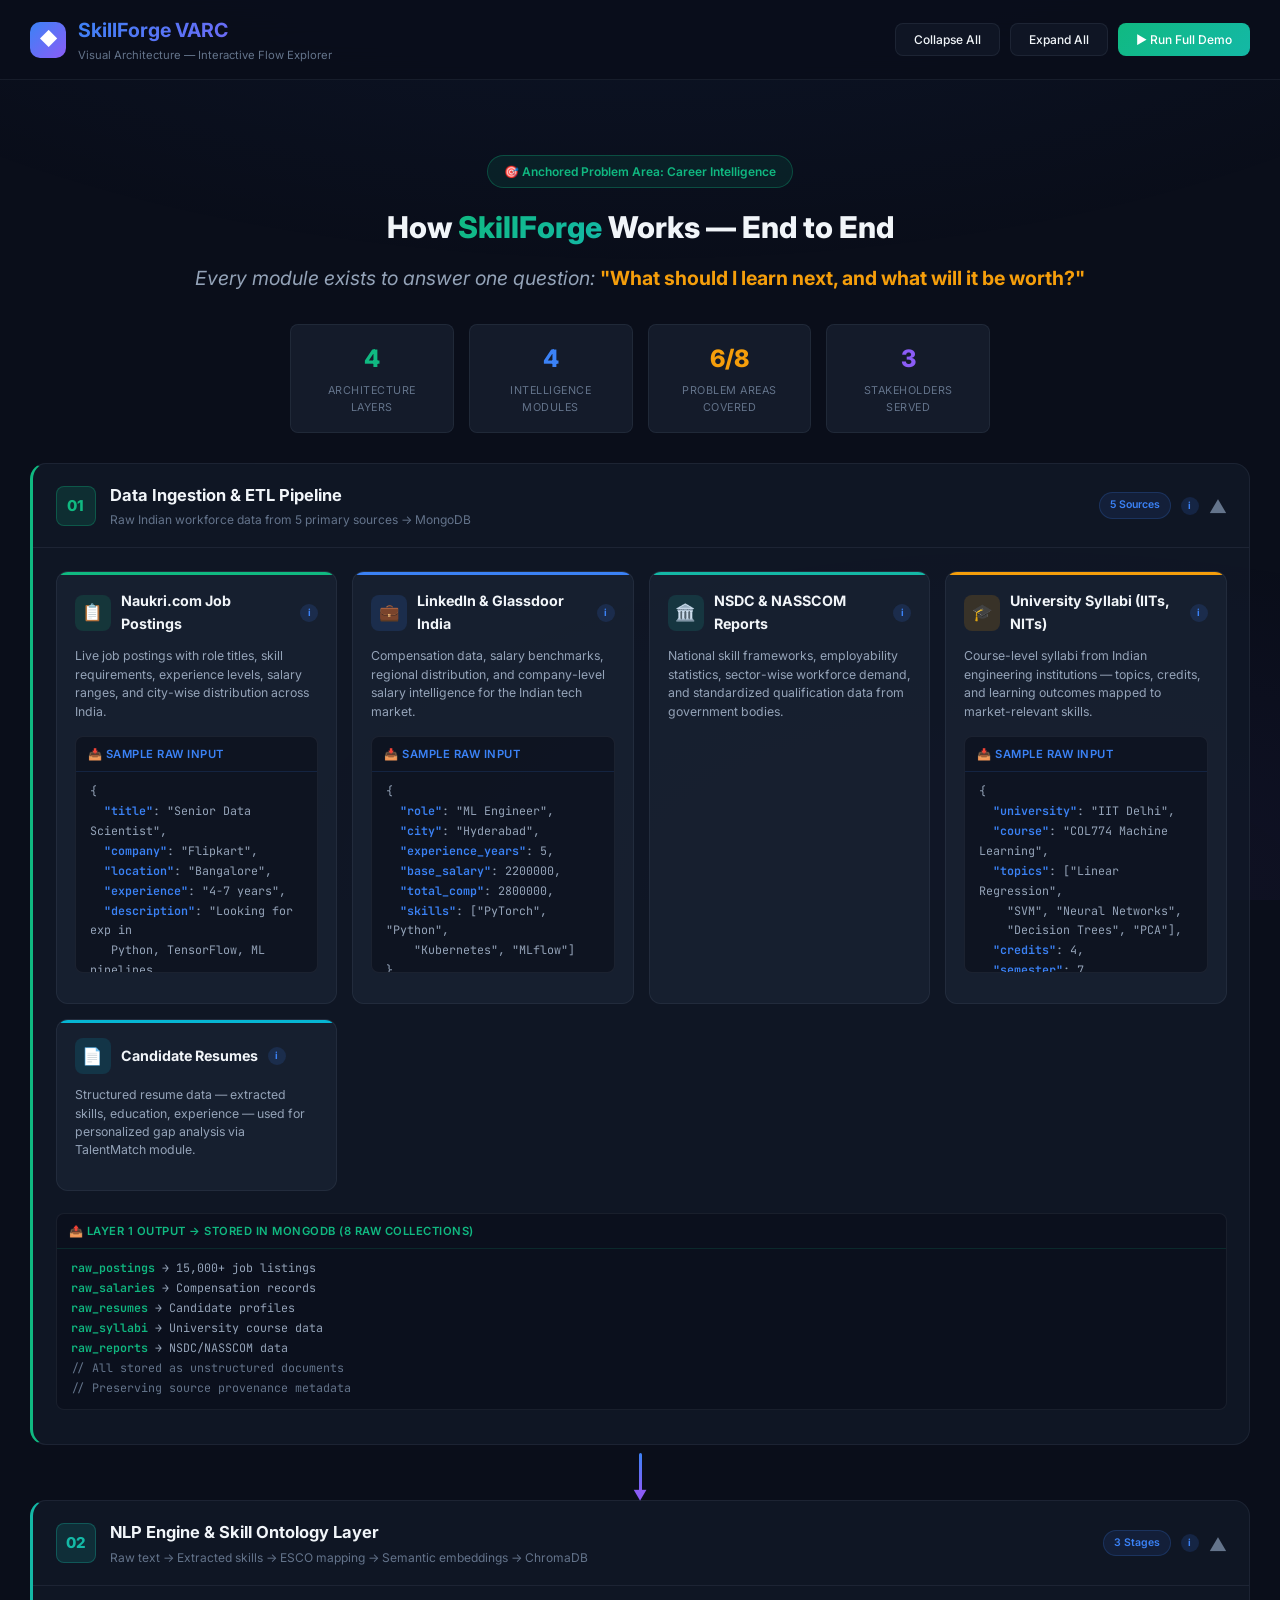
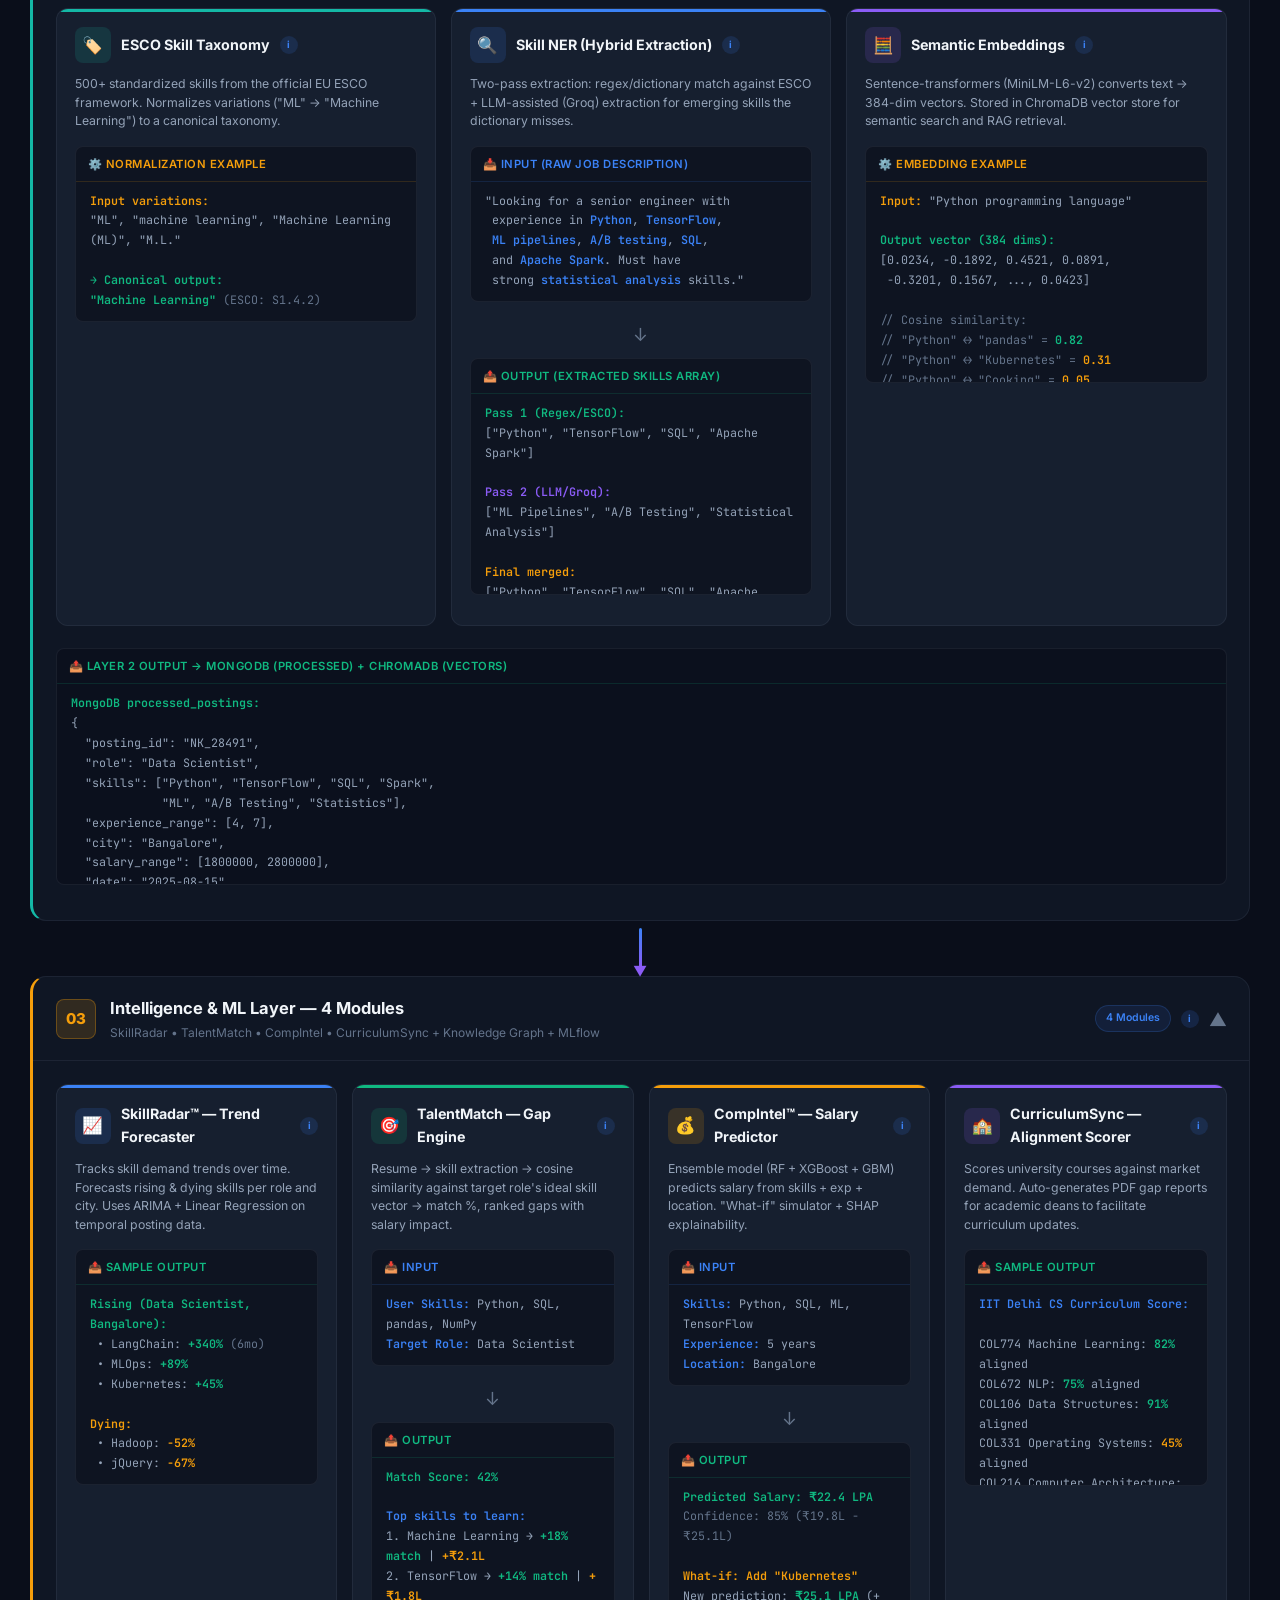
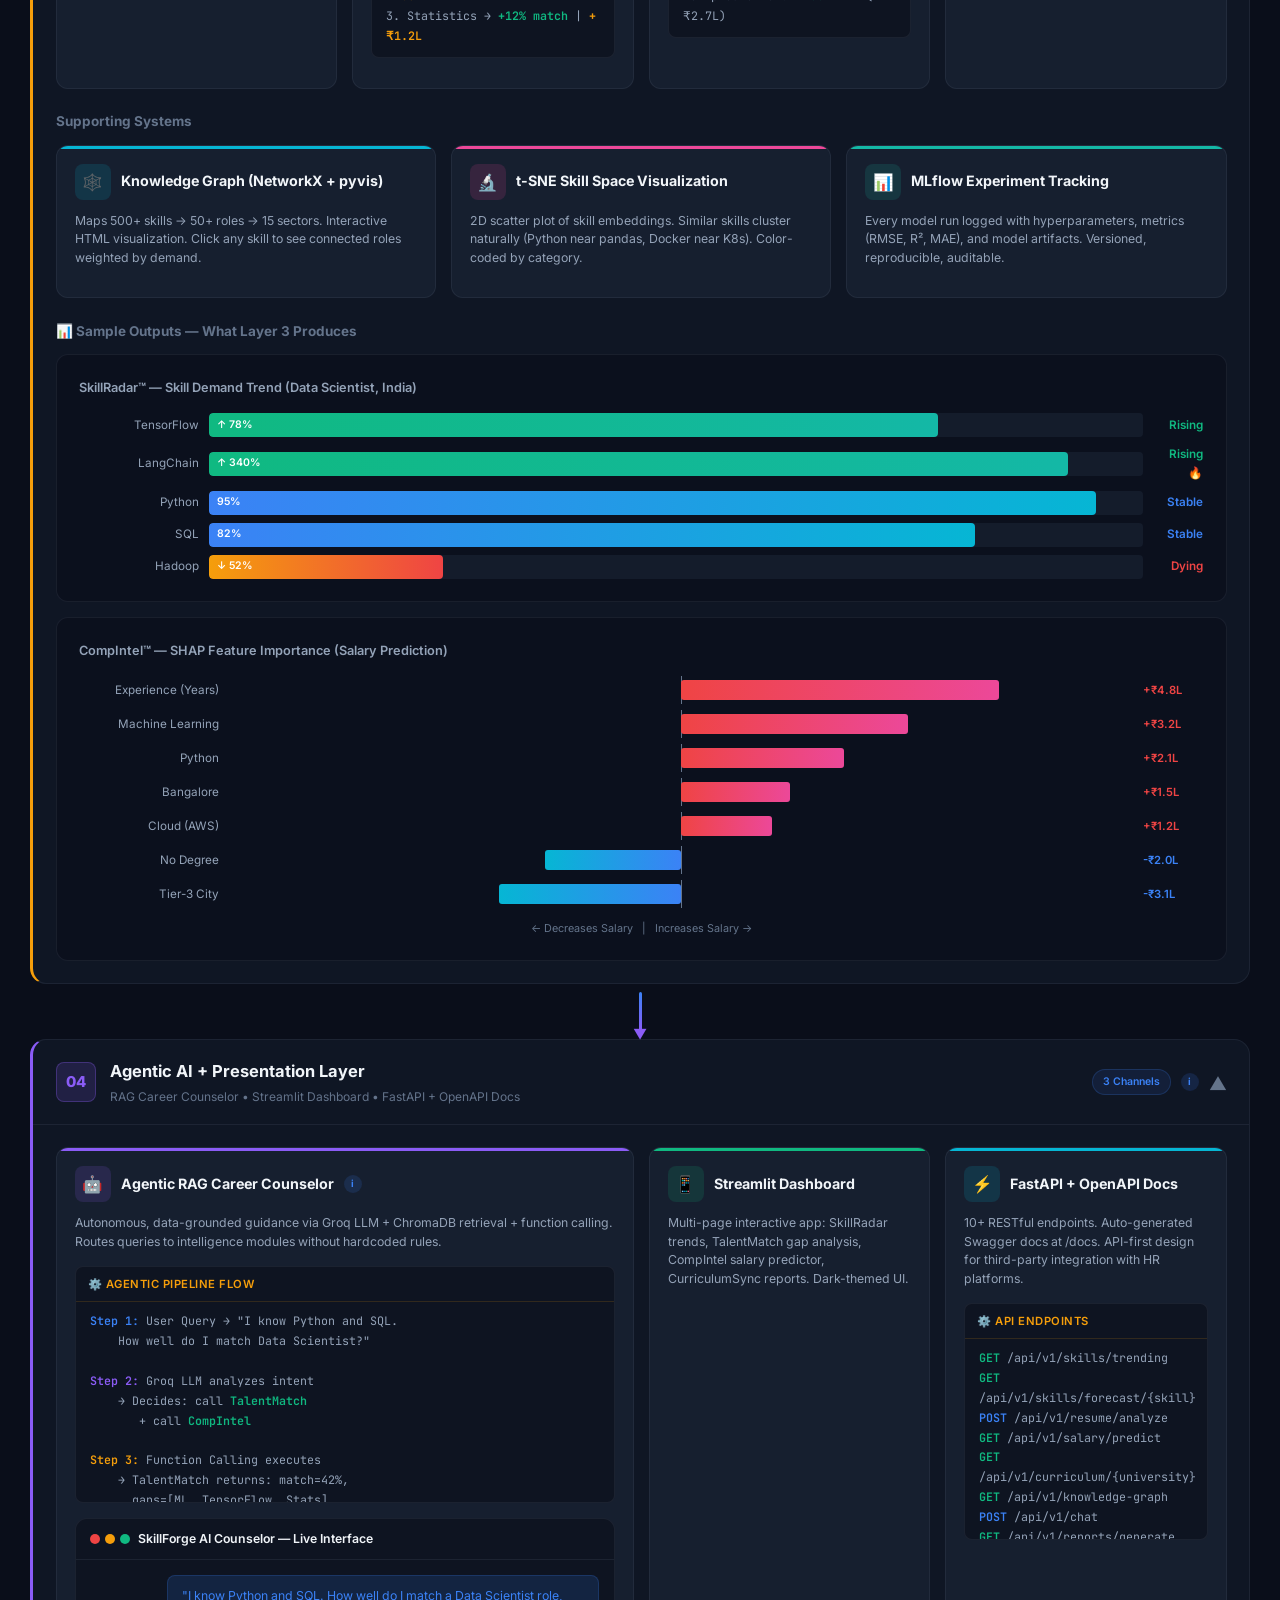
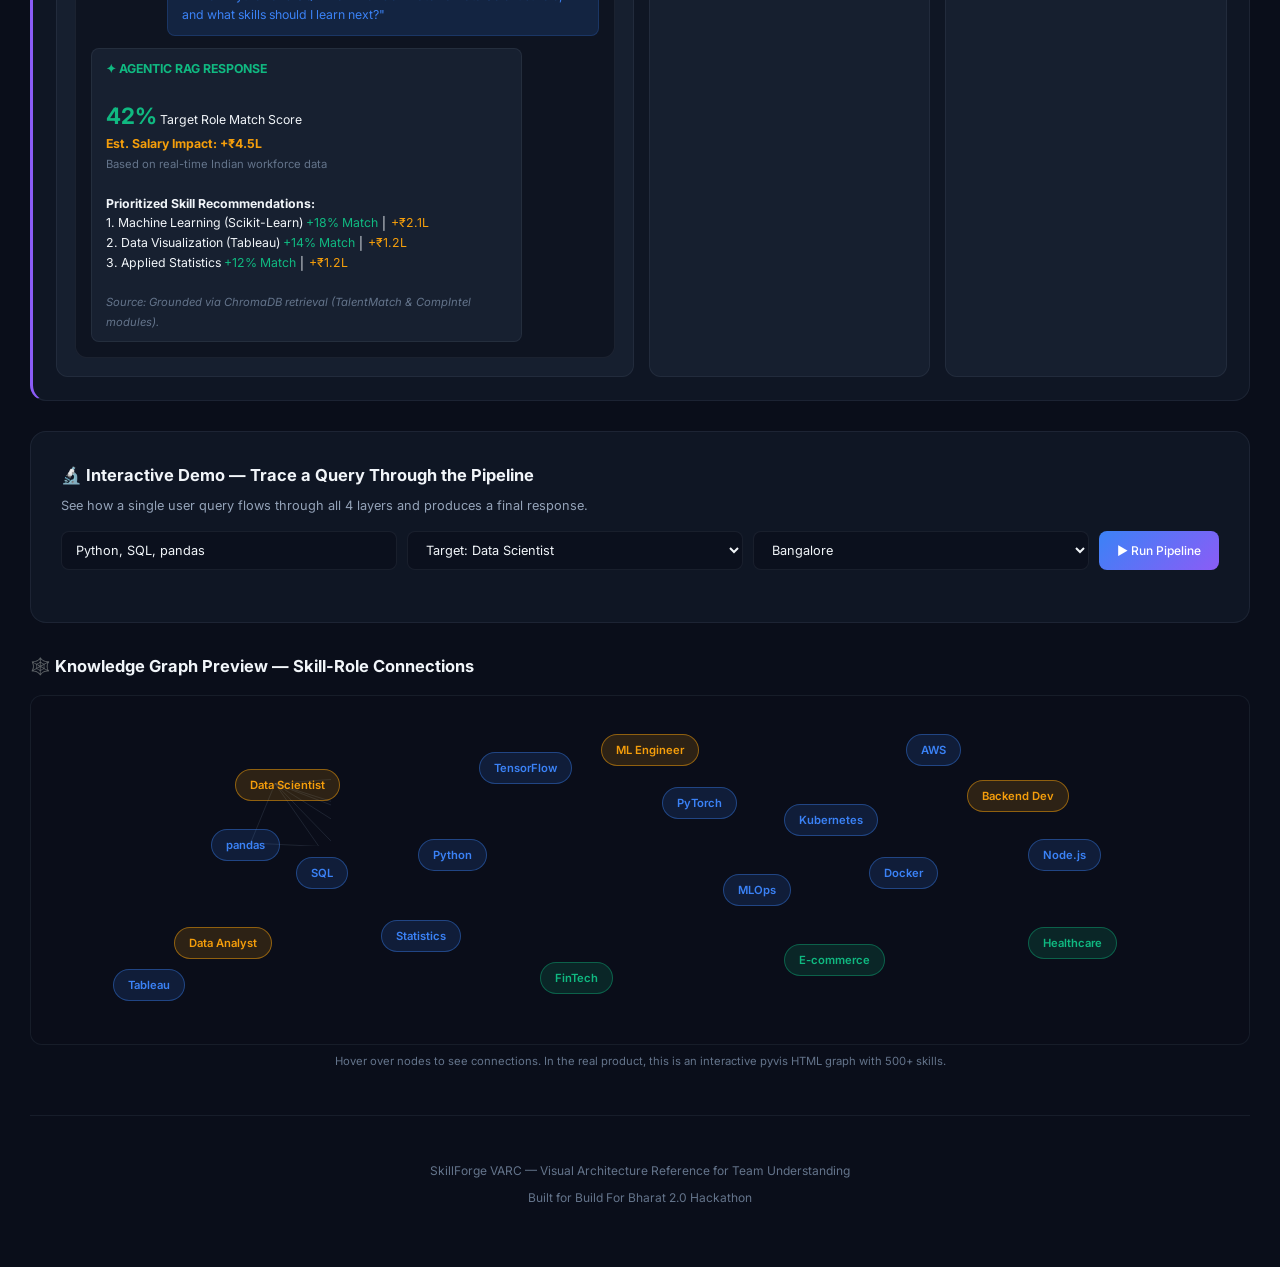
==== index.html @ e5dd07b4 "Add files via upload" ====
<!DOCTYPE html>
<html lang="en">
<head>
  <meta charset="UTF-8">
  <meta name="viewport" content="width=device-width, initial-scale=1.0">
  <title>SkillForge — Visual Architecture</title>
  <meta name="description" content="Interactive visual architecture of SkillForge AI-Powered Career Intelligence Platform">
  <link rel="stylesheet" href="style.css">
</head>
<body>

  <!-- ═══ HEADER ═══ -->
  <header class="header">
    <div class="header-brand">
      <div class="logo">◆</div>
      <div>
        <h1>SkillForge VARC</h1>
        <div class="subtitle">Visual Architecture — Interactive Flow Explorer</div>
      </div>
    </div>
    <div class="header-actions">
      <button class="btn" onclick="collapseAll()">Collapse All</button>
      <button class="btn" onclick="expandAll()">Expand All</button>
      <button class="btn btn-demo" onclick="runFullDemo()">▶ Run Full Demo</button>
    </div>
  </header>

  <!-- ═══ MAIN ═══ -->
  <main class="main-container">

    <!-- Hero Section -->
    <section class="hero-section">
      <div class="anchor-badge">🎯 Anchored Problem Area: Career Intelligence</div>
      <h2>How <span>SkillForge</span> Works — End to End</h2>
      <p class="hero-question">
        Every module exists to answer one question: <strong>"What should I learn next, and what will it be worth?"</strong>
      </p>
      <div class="stats-row" style="max-width:700px; margin:0 auto;">
        <div class="stat-card">
          <div class="stat-value green">4</div>
          <div class="stat-label">Architecture Layers</div>
        </div>
        <div class="stat-card">
          <div class="stat-value blue">4</div>
          <div class="stat-label">Intelligence Modules</div>
        </div>
        <div class="stat-card">
          <div class="stat-value orange">6/8</div>
          <div class="stat-label">Problem Areas Covered</div>
        </div>
        <div class="stat-card">
          <div class="stat-value purple">3</div>
          <div class="stat-label">Stakeholders Served</div>
        </div>
      </div>
    </section>

    <!-- ═══ ARCHITECTURE ═══ -->
    <div class="architecture" id="architecture">

      <!-- ═══ LAYER 1: DATA INGESTION ═══ -->
      <div class="layer" data-layer="1" id="layer1">
        <div class="layer-header" onclick="toggleLayer('layer1')">
          <div class="layer-header-left">
            <div class="layer-number">01</div>
            <div>
              <div class="layer-title">Data Ingestion & ETL Pipeline</div>
              <div class="layer-subtitle">Raw Indian workforce data from 5 primary sources → MongoDB</div>
            </div>
          </div>
          <div class="layer-header-right">
            <div class="layer-badge">5 Sources</div>
            <span class="info-icon">i
              <span class="tooltip">This layer collects raw data from Indian job portals, salary databases, government reports, and university syllabi. All data is legally sourced from public datasets and APIs. Data is stored raw in MongoDB before any processing.</span>
            </span>
            <div class="layer-toggle">▼</div>
          </div>
        </div>
        <div class="layer-content">
          <div class="layer-body">
            <div class="module-grid">

              <div class="module-card" data-color="green" onclick="openModal('naukri')">
                <div class="module-card-header">
                  <div class="module-icon">📋</div>
                  <div class="module-card-title">Naukri.com Job Postings</div>
                  <span class="info-icon">i
                    <span class="tooltip">Primary source for Indian job market data. We ingest job titles, descriptions, required skills, experience ranges, salary ranges, and locations from thousands of listings.</span>
                  </span>
                </div>
                <div class="module-card-desc">Live job postings with role titles, skill requirements, experience levels, salary ranges, and city-wise distribution across India.</div>
                <div class="io-section">
                  <div class="io-box">
                    <div class="io-box-header input">📥 Sample Raw Input</div>
                    <div class="io-box-body">
                      {<br>
                      &nbsp;&nbsp;<span class="highlight-blue">"title"</span>: "Senior Data Scientist",<br>
                      &nbsp;&nbsp;<span class="highlight-blue">"company"</span>: "Flipkart",<br>
                      &nbsp;&nbsp;<span class="highlight-blue">"location"</span>: "Bangalore",<br>
                      &nbsp;&nbsp;<span class="highlight-blue">"experience"</span>: "4-7 years",<br>
                      &nbsp;&nbsp;<span class="highlight-blue">"description"</span>: "Looking for exp in<br>
                      &nbsp;&nbsp;&nbsp;Python, TensorFlow, ML pipelines,<br>
                      &nbsp;&nbsp;&nbsp;A/B testing, SQL, Spark...",<br>
                      &nbsp;&nbsp;<span class="highlight-blue">"salary"</span>: "₹18-28 LPA"<br>
                      }
                    </div>
                  </div>
                </div>
              </div>

              <div class="module-card" data-color="blue" onclick="openModal('linkedin')">
                <div class="module-card-header">
                  <div class="module-icon">💼</div>
                  <div class="module-card-title">LinkedIn & Glassdoor India</div>
                  <span class="info-icon">i
                    <span class="tooltip">Compensation data and salary benchmarks. Provides salary distributions by role, experience, city, and company size for the Indian market.</span>
                  </span>
                </div>
                <div class="module-card-desc">Compensation data, salary benchmarks, regional distribution, and company-level salary intelligence for the Indian tech market.</div>
                <div class="io-section">
                  <div class="io-box">
                    <div class="io-box-header input">📥 Sample Raw Input</div>
                    <div class="io-box-body">
                      {<br>
                      &nbsp;&nbsp;<span class="highlight-blue">"role"</span>: "ML Engineer",<br>
                      &nbsp;&nbsp;<span class="highlight-blue">"city"</span>: "Hyderabad",<br>
                      &nbsp;&nbsp;<span class="highlight-blue">"experience_years"</span>: 5,<br>
                      &nbsp;&nbsp;<span class="highlight-blue">"base_salary"</span>: 2200000,<br>
                      &nbsp;&nbsp;<span class="highlight-blue">"total_comp"</span>: 2800000,<br>
                      &nbsp;&nbsp;<span class="highlight-blue">"skills"</span>: ["PyTorch", "Python",<br>
                      &nbsp;&nbsp;&nbsp;&nbsp;"Kubernetes", "MLflow"]<br>
                      }
                    </div>
                  </div>
                </div>
              </div>

              <div class="module-card" data-color="teal" onclick="openModal('nsdc')">
                <div class="module-card-header">
                  <div class="module-icon">🏛️</div>
                  <div class="module-card-title">NSDC & NASSCOM Reports</div>
                  <span class="info-icon">i
                    <span class="tooltip">Government and industry body reports providing national skill frameworks, employability statistics, and sector-wise workforce demand projections for India.</span>
                  </span>
                </div>
                <div class="module-card-desc">National skill frameworks, employability statistics, sector-wise workforce demand, and standardized qualification data from government bodies.</div>
              </div>

              <div class="module-card" data-color="orange" onclick="openModal('university')">
                <div class="module-card-header">
                  <div class="module-icon">🎓</div>
                  <div class="module-card-title">University Syllabi (IITs, NITs)</div>
                  <span class="info-icon">i
                    <span class="tooltip">Actual course syllabi from Indian universities. We extract topics covered per course to compare against market skill demands. This powers the CurriculumSync module.</span>
                  </span>
                </div>
                <div class="module-card-desc">Course-level syllabi from Indian engineering institutions — topics, credits, and learning outcomes mapped to market-relevant skills.</div>
                <div class="io-section">
                  <div class="io-box">
                    <div class="io-box-header input">📥 Sample Raw Input</div>
                    <div class="io-box-body">
                      {<br>
                      &nbsp;&nbsp;<span class="highlight-blue">"university"</span>: "IIT Delhi",<br>
                      &nbsp;&nbsp;<span class="highlight-blue">"course"</span>: "COL774 Machine Learning",<br>
                      &nbsp;&nbsp;<span class="highlight-blue">"topics"</span>: ["Linear Regression",<br>
                      &nbsp;&nbsp;&nbsp;&nbsp;"SVM", "Neural Networks",<br>
                      &nbsp;&nbsp;&nbsp;&nbsp;"Decision Trees", "PCA"],<br>
                      &nbsp;&nbsp;<span class="highlight-blue">"credits"</span>: 4,<br>
                      &nbsp;&nbsp;<span class="highlight-blue">"semester"</span>: 7<br>
                      }
                    </div>
                  </div>
                </div>
              </div>

              <div class="module-card" data-color="cyan" onclick="openModal('resumes')">
                <div class="module-card-header">
                  <div class="module-icon">📄</div>
                  <div class="module-card-title">Candidate Resumes</div>
                  <span class="info-icon">i
                    <span class="tooltip">Resume data (synthetic or uploaded) used for skill extraction and gap analysis. Users can also upload their own resume for personalized analysis.</span>
                  </span>
                </div>
                <div class="module-card-desc">Structured resume data — extracted skills, education, experience — used for personalized gap analysis via TalentMatch module.</div>
              </div>

            </div>

            <!-- Output of Layer 1 -->
            <div class="io-section mt-3">
              <div class="io-box">
                <div class="io-box-header output">📤 Layer 1 Output → Stored in MongoDB (8 Raw Collections)</div>
                <div class="io-box-body">
                  <span class="highlight">raw_postings</span> → 15,000+ job listings<br>
                  <span class="highlight">raw_salaries</span> → Compensation records<br>
                  <span class="highlight">raw_resumes</span> → Candidate profiles<br>
                  <span class="highlight">raw_syllabi</span> → University course data<br>
                  <span class="highlight">raw_reports</span> → NSDC/NASSCOM data<br>
                  <span class="dim">// All stored as unstructured documents</span><br>
                  <span class="dim">// Preserving source provenance metadata</span>
                </div>
              </div>
            </div>
          </div>
        </div>
      </div>

      <!-- Connector 1→2 -->
      <div class="layer-connector" id="conn12">
        <div class="arrow-line">
          <div class="data-packet" id="packet12"></div>
        </div>
      </div>

      <!-- ═══ LAYER 2: NLP ENGINE ═══ -->
      <div class="layer" data-layer="2" id="layer2">
        <div class="layer-header" onclick="toggleLayer('layer2')">
          <div class="layer-header-left">
            <div class="layer-number">02</div>
            <div>
              <div class="layer-title">NLP Engine & Skill Ontology Layer</div>
              <div class="layer-subtitle">Raw text → Extracted skills → ESCO mapping → Semantic embeddings → ChromaDB</div>
            </div>
          </div>
          <div class="layer-header-right">
            <div class="layer-badge">3 Stages</div>
            <span class="info-icon">i
              <span class="tooltip">This is the CORE ENGINE of SkillForge. It takes raw unstructured text (job descriptions, resumes, syllabi) and extracts structured skill data. It uses ESCO taxonomy for standardization and sentence-transformers for semantic embeddings. Output goes to both MongoDB (structured) and ChromaDB (vector store).</span>
            </span>
            <div class="layer-toggle">▼</div>
          </div>
        </div>
        <div class="layer-content">
          <div class="layer-body">

            <div class="module-grid">
              <div class="module-card" data-color="teal" onclick="openModal('esco')">
                <div class="module-card-header">
                  <div class="module-icon">🏷️</div>
                  <div class="module-card-title">ESCO Skill Taxonomy</div>
                  <span class="info-icon">i
                    <span class="tooltip">ESCO (European Skills/Competences) is an official EU skill classification with 500+ standardized skills. We use it to normalize skill names — e.g., "ML", "machine learning", "Machine Learning (ML)" all map to the same canonical skill.</span>
                  </span>
                </div>
                <div class="module-card-desc">500+ standardized skills from the official EU ESCO framework. Normalizes variations ("ML" → "Machine Learning") to a canonical taxonomy.</div>
                <div class="io-section">
                  <div class="io-box">
                    <div class="io-box-header process">⚙️ Normalization Example</div>
                    <div class="io-box-body">
                      <span class="highlight-orange">Input variations:</span><br>
                      "ML", "machine learning", "Machine Learning (ML)", "M.L."<br><br>
                      <span class="highlight">→ Canonical output:</span><br>
                      <span class="highlight">"Machine Learning"</span> <span class="dim">(ESCO: S1.4.2)</span>
                    </div>
                  </div>
                </div>
              </div>

              <div class="module-card" data-color="blue" onclick="openModal('skillner')">
                <div class="module-card-header">
                  <div class="module-icon">🔍</div>
                  <div class="module-card-title">Skill NER (Hybrid Extraction)</div>
                  <span class="info-icon">i
                    <span class="tooltip">Two-pass extraction: (1) Regex/dictionary match against ESCO taxonomy for known skills, (2) LLM pass via Groq for skills the dictionary missed. This catches both common skills and emerging/niche ones.</span>
                  </span>
                </div>
                <div class="module-card-desc">Two-pass extraction: regex/dictionary match against ESCO + LLM-assisted (Groq) extraction for emerging skills the dictionary misses.</div>
                <div class="io-section">
                  <div class="io-box">
                    <div class="io-box-header input">📥 Input (Raw Job Description)</div>
                    <div class="io-box-body">
                      "Looking for a senior engineer with<br>
                      &nbsp;experience in <span class="highlight-blue">Python</span>, <span class="highlight-blue">TensorFlow</span>,<br>
                      &nbsp;<span class="highlight-blue">ML pipelines</span>, <span class="highlight-blue">A/B testing</span>, <span class="highlight-blue">SQL</span>,<br>
                      &nbsp;and <span class="highlight-blue">Apache Spark</span>. Must have<br>
                      &nbsp;strong <span class="highlight-blue">statistical analysis</span> skills."
                    </div>
                  </div>
                  <div class="flow-arrow">↓</div>
                  <div class="io-box">
                    <div class="io-box-header output">📤 Output (Extracted Skills Array)</div>
                    <div class="io-box-body">
                      <span class="highlight">Pass 1 (Regex/ESCO):</span><br>
                      ["Python", "TensorFlow", "SQL", "Apache Spark"]<br><br>
                      <span class="highlight-purple">Pass 2 (LLM/Groq):</span><br>
                      ["ML Pipelines", "A/B Testing", "Statistical Analysis"]<br><br>
                      <span class="highlight-orange">Final merged:</span><br>
                      ["Python", "TensorFlow", "SQL", "Apache Spark",<br>
                      &nbsp;"Machine Learning", "A/B Testing",<br>
                      &nbsp;"Statistical Analysis"]<br>
                      <span class="dim">// 7 skills extracted, all ESCO-normalized</span>
                    </div>
                  </div>
                </div>
              </div>

              <div class="module-card" data-color="purple" onclick="openModal('embeddings')">
                <div class="module-card-header">
                  <div class="module-icon">🧮</div>
                  <div class="module-card-title">Semantic Embeddings</div>
                  <span class="info-icon">i
                    <span class="tooltip">Uses sentence-transformers (MiniLM-L6-v2) to convert skills and text chunks into 384-dimensional vectors. These vectors capture semantic meaning — "Python" and "pandas" are closer together than "Python" and "Kubernetes". Stored in ChromaDB for fast semantic search.</span>
                  </span>
                </div>
                <div class="module-card-desc">Sentence-transformers (MiniLM-L6-v2) converts text → 384-dim vectors. Stored in ChromaDB vector store for semantic search and RAG retrieval.</div>
                <div class="io-section">
                  <div class="io-box">
                    <div class="io-box-header process">⚙️ Embedding Example</div>
                    <div class="io-box-body">
                      <span class="highlight-orange">Input:</span> "Python programming language"<br><br>
                      <span class="highlight">Output vector (384 dims):</span><br>
                      [0.0234, -0.1892, 0.4521, 0.0891,<br>
                      &nbsp;-0.3201, 0.1567, ..., 0.0423]<br><br>
                      <span class="dim">// Cosine similarity:</span><br>
                      <span class="dim">// "Python" ↔ "pandas" = </span><span class="highlight">0.82</span><br>
                      <span class="dim">// "Python" ↔ "Kubernetes" = </span><span class="highlight-orange">0.31</span><br>
                      <span class="dim">// "Python" ↔ "Cooking" = </span><span class="highlight-orange">0.05</span>
                    </div>
                  </div>
                </div>
              </div>
            </div>

            <!-- Output of Layer 2 -->
            <div class="io-section mt-3">
              <div class="io-box">
                <div class="io-box-header output">📤 Layer 2 Output → MongoDB (Processed) + ChromaDB (Vectors)</div>
                <div class="io-box-body">
                  <span class="highlight">MongoDB processed_postings:</span><br>
                  {<br>
                  &nbsp;&nbsp;"posting_id": "NK_28491",<br>
                  &nbsp;&nbsp;"role": "Data Scientist",<br>
                  &nbsp;&nbsp;"skills": ["Python", "TensorFlow", "SQL", "Spark",<br>
                  &nbsp;&nbsp;&nbsp;&nbsp;&nbsp;&nbsp;&nbsp;&nbsp;&nbsp;&nbsp;&nbsp;&nbsp;&nbsp;"ML", "A/B Testing", "Statistics"],<br>
                  &nbsp;&nbsp;"experience_range": [4, 7],<br>
                  &nbsp;&nbsp;"city": "Bangalore",<br>
                  &nbsp;&nbsp;"salary_range": [1800000, 2800000],<br>
                  &nbsp;&nbsp;"date": "2025-08-15"<br>
                  }<br><br>
                  <span class="highlight-purple">ChromaDB collection "skillforge_knowledge":</span><br>
                  1,200+ embedded chunks for RAG retrieval<br>
                  <span class="dim">// "Python demand grew 23% in Indian job market..."</span><br>
                  <span class="dim">// "Average ML Engineer salary in Bangalore: ₹18.5L..."</span>
                </div>
              </div>
            </div>
          </div>
        </div>
      </div>

      <!-- Connector 2→3 -->
      <div class="layer-connector" id="conn23">
        <div class="arrow-line">
          <div class="data-packet" id="packet23"></div>
        </div>
      </div>

      <!-- ═══ LAYER 3: INTELLIGENCE LAYER ═══ -->
      <div class="layer" data-layer="3" id="layer3">
        <div class="layer-header" onclick="toggleLayer('layer3')">
          <div class="layer-header-left">
            <div class="layer-number">03</div>
            <div>
              <div class="layer-title">Intelligence & ML Layer — 4 Modules</div>
              <div class="layer-subtitle">SkillRadar • TalentMatch • CompIntel • CurriculumSync + Knowledge Graph + MLflow</div>
            </div>
          </div>
          <div class="layer-header-right">
            <div class="layer-badge">4 Modules</div>
            <span class="info-icon">i
              <span class="tooltip">The analytical core. Four intelligence modules consume processed data from Layer 2. Each module has specific ML models trained on Indian data. This layer also includes the Knowledge Graph (NetworkX), t-SNE visualizations, and MLflow experiment tracking.</span>
            </span>
            <div class="layer-toggle">▼</div>
          </div>
        </div>
        <div class="layer-content">
          <div class="layer-body">

            <div class="module-grid">
              <!-- SkillRadar -->
              <div class="module-card" data-color="blue" onclick="openModal('skillradar')">
                <div class="module-card-header">
                  <div class="module-icon">📈</div>
                  <div class="module-card-title">SkillRadar™ — Trend Forecaster</div>
                  <span class="info-icon">i
                    <span class="tooltip">Groups job postings by month, counts skill mentions per role, classifies trends as rising (>15% growth), stable, or declining (>15% drop). Uses ARIMA/Linear Regression for 6-month forecast. Powers the "What skills are trending?" answer.</span>
                  </span>
                </div>
                <div class="module-card-desc">Tracks skill demand trends over time. Forecasts rising & dying skills per role and city. Uses ARIMA + Linear Regression on temporal posting data.</div>
                <div class="io-section">
                  <div class="io-box">
                    <div class="io-box-header output">📤 Sample Output</div>
                    <div class="io-box-body">
                      <span class="highlight">Rising (Data Scientist, Bangalore):</span><br>
                      &nbsp;• LangChain: <span class="highlight">+340%</span> <span class="dim">(6mo)</span><br>
                      &nbsp;• MLOps: <span class="highlight">+89%</span><br>
                      &nbsp;• Kubernetes: <span class="highlight">+45%</span><br><br>
                      <span class="highlight-orange">Dying:</span><br>
                      &nbsp;• Hadoop: <span class="highlight-orange">-52%</span><br>
                      &nbsp;• jQuery: <span class="highlight-orange">-67%</span>
                    </div>
                  </div>
                </div>
              </div>

              <!-- TalentMatch -->
              <div class="module-card" data-color="green" onclick="openModal('talentmatch')">
                <div class="module-card-header">
                  <div class="module-icon">🎯</div>
                  <div class="module-card-title">TalentMatch — Gap Engine</div>
                  <span class="info-icon">i
                    <span class="tooltip">Takes a user's resume skills and compares against the "ideal skill vector" for their target role (aggregated from all postings). Computes match % using cosine similarity on embeddings. Ranks missing skills by how much they'd improve the match + their salary impact from CompIntel.</span>
                  </span>
                </div>
                <div class="module-card-desc">Resume → skill extraction → cosine similarity against target role's ideal skill vector → match %, ranked gaps with salary impact.</div>
                <div class="io-section">
                  <div class="io-box">
                    <div class="io-box-header input">📥 Input</div>
                    <div class="io-box-body">
                      <span class="highlight-blue">User Skills:</span> Python, SQL, pandas, NumPy<br>
                      <span class="highlight-blue">Target Role:</span> Data Scientist
                    </div>
                  </div>
                  <div class="flow-arrow">↓</div>
                  <div class="io-box">
                    <div class="io-box-header output">📤 Output</div>
                    <div class="io-box-body">
                      <span class="highlight">Match Score: 42%</span><br><br>
                      <span class="highlight-blue">Top skills to learn:</span><br>
                      1. Machine Learning → <span class="highlight">+18% match</span> | <span class="highlight-orange">+₹2.1L</span><br>
                      2. TensorFlow → <span class="highlight">+14% match</span> | <span class="highlight-orange">+₹1.8L</span><br>
                      3. Statistics → <span class="highlight">+12% match</span> | <span class="highlight-orange">+₹1.2L</span>
                    </div>
                  </div>
                </div>
              </div>

              <!-- CompIntel -->
              <div class="module-card" data-color="orange" onclick="openModal('compintel')">
                <div class="module-card-header">
                  <div class="module-icon">💰</div>
                  <div class="module-card-title">CompIntel™ — Salary Predictor</div>
                  <span class="info-icon">i
                    <span class="tooltip">Multi-model ensemble (RandomForest + XGBoost + GradientBoosting) trained on Indian salary data. Predicts salary from skills + experience + location. Features a "What-if" simulator and SHAP explainability showing which skills/factors drive the prediction up or down.</span>
                  </span>
                </div>
                <div class="module-card-desc">Ensemble model (RF + XGBoost + GBM) predicts salary from skills + exp + location. "What-if" simulator + SHAP explainability.</div>
                <div class="io-section">
                  <div class="io-box">
                    <div class="io-box-header input">📥 Input</div>
                    <div class="io-box-body">
                      <span class="highlight-blue">Skills:</span> Python, SQL, ML, TensorFlow<br>
                      <span class="highlight-blue">Experience:</span> 5 years<br>
                      <span class="highlight-blue">Location:</span> Bangalore
                    </div>
                  </div>
                  <div class="flow-arrow">↓</div>
                  <div class="io-box">
                    <div class="io-box-header output">📤 Output</div>
                    <div class="io-box-body">
                      <span class="highlight">Predicted Salary: ₹22.4 LPA</span><br>
                      <span class="dim">Confidence: 85% (₹19.8L - ₹25.1L)</span><br><br>
                      <span class="highlight-orange">What-if: Add "Kubernetes"</span><br>
                      New prediction: <span class="highlight">₹25.1 LPA</span> (+₹2.7L)
                    </div>
                  </div>
                </div>
              </div>

              <!-- CurriculumSync -->
              <div class="module-card" data-color="purple" onclick="openModal('curriculumsync')">
                <div class="module-card-header">
                  <div class="module-icon">🏫</div>
                  <div class="module-card-title">CurriculumSync — Alignment Scorer</div>
                  <span class="info-icon">i
                    <span class="tooltip">Compares extracted skills from university syllabi against top demanded skills from job postings. Scores each course by overlap with market demand. Generates a downloadable PDF gap report showing which courses are aligned and which need updating.</span>
                  </span>
                </div>
                <div class="module-card-desc">Scores university courses against market demand. Auto-generates PDF gap reports for academic deans to facilitate curriculum updates.</div>
                <div class="io-section">
                  <div class="io-box">
                    <div class="io-box-header output">📤 Sample Output</div>
                    <div class="io-box-body">
                      <span class="highlight-blue">IIT Delhi CS Curriculum Score:</span><br><br>
                      COL774 Machine Learning: <span class="highlight">82%</span> aligned<br>
                      COL672 NLP: <span class="highlight">75%</span> aligned<br>
                      COL106 Data Structures: <span class="highlight">91%</span> aligned<br>
                      COL331 Operating Systems: <span class="highlight-orange">45%</span> aligned<br>
                      COL216 Computer Architecture: <span class="highlight-orange">28%</span> aligned<br><br>
                      <span class="dim">→ PDF Report auto-generated (fpdf2)</span>
                    </div>
                  </div>
                </div>
              </div>
            </div>

            <!-- Supporting Systems -->
            <h3 style="margin: 1.5rem 0 0.8rem; font-size: 0.9rem; color: var(--text-muted);">Supporting Systems</h3>
            <div class="module-grid">
              <div class="module-card" data-color="cyan" onclick="openModal('knowledgegraph')">
                <div class="module-card-header">
                  <div class="module-icon">🕸️</div>
                  <div class="module-card-title">Knowledge Graph (NetworkX + pyvis)</div>
                </div>
                <div class="module-card-desc">Maps 500+ skills → 50+ roles → 15 sectors. Interactive HTML visualization. Click any skill to see connected roles weighted by demand.</div>
              </div>

              <div class="module-card" data-color="pink" onclick="openModal('tsne')">
                <div class="module-card-header">
                  <div class="module-icon">🔬</div>
                  <div class="module-card-title">t-SNE Skill Space Visualization</div>
                </div>
                <div class="module-card-desc">2D scatter plot of skill embeddings. Similar skills cluster naturally (Python near pandas, Docker near K8s). Color-coded by category.</div>
              </div>

              <div class="module-card" data-color="teal" onclick="openModal('mlflow')">
                <div class="module-card-header">
                  <div class="module-icon">📊</div>
                  <div class="module-card-title">MLflow Experiment Tracking</div>
                </div>
                <div class="module-card-desc">Every model run logged with hyperparameters, metrics (RMSE, R², MAE), and model artifacts. Versioned, reproducible, auditable.</div>
              </div>
            </div>

            <!-- Sample Visualizations -->
            <div class="mt-3">
              <h3 style="font-size: 0.9rem; color: var(--text-muted); margin-bottom: 0.8rem;">📊 Sample Outputs — What Layer 3 Produces</h3>

              <!-- Skill Trend Chart -->
              <div class="sample-chart">
                <div class="chart-title">SkillRadar™ — Skill Demand Trend (Data Scientist, India)</div>
                <div class="bar-chart">
                  <div class="bar-row">
                    <span class="bar-label">TensorFlow</span>
                    <div class="bar-track"><div class="bar-fill green" style="width: 78%">↑ 78%</div></div>
                    <span class="bar-value" style="color:var(--accent-green)">Rising</span>
                  </div>
                  <div class="bar-row">
                    <span class="bar-label">LangChain</span>
                    <div class="bar-track"><div class="bar-fill green" style="width: 92%">↑ 340%</div></div>
                    <span class="bar-value" style="color:var(--accent-green)">Rising 🔥</span>
                  </div>
                  <div class="bar-row">
                    <span class="bar-label">Python</span>
                    <div class="bar-track"><div class="bar-fill blue" style="width: 95%">95%</div></div>
                    <span class="bar-value" style="color:var(--accent-blue)">Stable</span>
                  </div>
                  <div class="bar-row">
                    <span class="bar-label">SQL</span>
                    <div class="bar-track"><div class="bar-fill blue" style="width: 82%">82%</div></div>
                    <span class="bar-value" style="color:var(--accent-blue)">Stable</span>
                  </div>
                  <div class="bar-row">
                    <span class="bar-label">Hadoop</span>
                    <div class="bar-track"><div class="bar-fill orange" style="width: 25%">↓ 52%</div></div>
                    <span class="bar-value" style="color:var(--accent-red)">Dying</span>
                  </div>
                </div>
              </div>

              <!-- SHAP Chart -->
              <div class="sample-chart mt-2">
                <div class="chart-title">CompIntel™ — SHAP Feature Importance (Salary Prediction)</div>
                <div class="shap-chart">
                  <div class="shap-row">
                    <span class="shap-feature">Experience (Years)</span>
                    <div class="shap-bar-container">
                      <div class="shap-center"></div>
                      <div class="shap-bar positive" style="width: 35%"></div>
                    </div>
                    <span class="shap-value positive">+₹4.8L</span>
                  </div>
                  <div class="shap-row">
                    <span class="shap-feature">Machine Learning</span>
                    <div class="shap-bar-container">
                      <div class="shap-center"></div>
                      <div class="shap-bar positive" style="width: 25%"></div>
                    </div>
                    <span class="shap-value positive">+₹3.2L</span>
                  </div>
                  <div class="shap-row">
                    <span class="shap-feature">Python</span>
                    <div class="shap-bar-container">
                      <div class="shap-center"></div>
                      <div class="shap-bar positive" style="width: 18%"></div>
                    </div>
                    <span class="shap-value positive">+₹2.1L</span>
                  </div>
                  <div class="shap-row">
                    <span class="shap-feature">Bangalore</span>
                    <div class="shap-bar-container">
                      <div class="shap-center"></div>
                      <div class="shap-bar positive" style="width: 12%"></div>
                    </div>
                    <span class="shap-value positive">+₹1.5L</span>
                  </div>
                  <div class="shap-row">
                    <span class="shap-feature">Cloud (AWS)</span>
                    <div class="shap-bar-container">
                      <div class="shap-center"></div>
                      <div class="shap-bar positive" style="width: 10%"></div>
                    </div>
                    <span class="shap-value positive">+₹1.2L</span>
                  </div>
                  <div class="shap-row">
                    <span class="shap-feature">No Degree</span>
                    <div class="shap-bar-container">
                      <div class="shap-center"></div>
                      <div class="shap-bar negative" style="width: 15%"></div>
                    </div>
                    <span class="shap-value negative">-₹2.0L</span>
                  </div>
                  <div class="shap-row">
                    <span class="shap-feature">Tier-3 City</span>
                    <div class="shap-bar-container">
                      <div class="shap-center"></div>
                      <div class="shap-bar negative" style="width: 20%"></div>
                    </div>
                    <span class="shap-value negative">-₹3.1L</span>
                  </div>
                </div>
                <div style="text-align:center; margin-top:0.8rem; font-size:0.72rem; color:var(--text-muted);">
                  ← Decreases Salary &nbsp;&nbsp;|&nbsp;&nbsp; Increases Salary →
                </div>
              </div>
            </div>
          </div>
        </div>
      </div>

      <!-- Connector 3→4 -->
      <div class="layer-connector" id="conn34">
        <div class="arrow-line">
          <div class="data-packet" id="packet34"></div>
        </div>
      </div>

      <!-- ═══ LAYER 4: AI + PRESENTATION ═══ -->
      <div class="layer" data-layer="4" id="layer4">
        <div class="layer-header" onclick="toggleLayer('layer4')">
          <div class="layer-header-left">
            <div class="layer-number">04</div>
            <div>
              <div class="layer-title">Agentic AI + Presentation Layer</div>
              <div class="layer-subtitle">RAG Career Counselor • Streamlit Dashboard • FastAPI + OpenAPI Docs</div>
            </div>
          </div>
          <div class="layer-header-right">
            <div class="layer-badge">3 Channels</div>
            <span class="info-icon">i
              <span class="tooltip">The delivery layer. Users interact here. The Agentic RAG career counselor uses Groq LLM + ChromaDB + function calling to autonomously route queries to the right intelligence module. Streamlit provides the interactive dashboard. FastAPI exposes all modules as RESTful endpoints.</span>
            </span>
            <div class="layer-toggle">▼</div>
          </div>
        </div>
        <div class="layer-content">
          <div class="layer-body">

            <div class="module-grid">
              <!-- Agentic RAG -->
              <div class="module-card" data-color="purple" onclick="openModal('rag')" style="grid-column: span 2;">
                <div class="module-card-header">
                  <div class="module-icon">🤖</div>
                  <div class="module-card-title">Agentic RAG Career Counselor</div>
                  <span class="info-icon">i
                    <span class="tooltip">This is NOT a simple chatbot. It uses agentic architecture: (1) User query comes in, (2) Groq LLM analyzes intent, (3) LLM decides which tool/module to call via function calling (TalentMatch, CompIntel, SkillRadar), (4) Module returns data, (5) LLM formulates grounded response using ChromaDB context. Fully autonomous routing — no hardcoded if/else.</span>
                  </span>
                </div>
                <div class="module-card-desc">Autonomous, data-grounded guidance via Groq LLM + ChromaDB retrieval + function calling. Routes queries to intelligence modules without hardcoded rules.</div>

                <!-- Agentic flow diagram -->
                <div class="io-section">
                  <div class="io-box">
                    <div class="io-box-header process">⚙️ Agentic Pipeline Flow</div>
                    <div class="io-box-body">
                      <span class="highlight-blue">Step 1:</span> User Query → "I know Python and SQL.<br>
                      &nbsp;&nbsp;&nbsp;&nbsp;How well do I match Data Scientist?"<br><br>
                      <span class="highlight-purple">Step 2:</span> Groq LLM analyzes intent<br>
                      &nbsp;&nbsp;&nbsp;&nbsp;→ Decides: call <span class="highlight">TalentMatch</span><br>
                      &nbsp;&nbsp;&nbsp;&nbsp;&nbsp;&nbsp;&nbsp;+ call <span class="highlight">CompIntel</span><br><br>
                      <span class="highlight-orange">Step 3:</span> Function Calling executes<br>
                      &nbsp;&nbsp;&nbsp;&nbsp;→ TalentMatch returns: match=42%,<br>
                      &nbsp;&nbsp;&nbsp;&nbsp;&nbsp;&nbsp;gaps=[ML, TensorFlow, Stats]<br>
                      &nbsp;&nbsp;&nbsp;&nbsp;→ CompIntel returns: +₹4.5L impact<br><br>
                      <span class="highlight">Step 4:</span> ChromaDB retrieves context<br>
                      &nbsp;&nbsp;&nbsp;&nbsp;→ "ML demand grew 23% in India..."<br><br>
                      <span class="highlight">Step 5:</span> Groq generates final response<br>
                      &nbsp;&nbsp;&nbsp;&nbsp;→ Grounded in REAL data, not hallucinated
                    </div>
                  </div>
                </div>

                <!-- Chat Preview -->
                <div class="chat-preview mt-2">
                  <div class="chat-header">
                    <div class="chat-dots"><span></span><span></span><span></span></div>
                    SkillForge AI Counselor — Live Interface
                  </div>
                  <div class="chat-messages">
                    <div class="chat-msg user">
                      "I know Python and SQL. How well do I match a Data Scientist role, and what skills should I learn next?"
                    </div>
                    <div class="chat-msg bot">
                      <strong style="color:var(--accent-green)">✦ AGENTIC RAG RESPONSE</strong><br><br>
                      <strong style="color:var(--accent-green); font-size:1.5rem;">42%</strong> Target Role Match Score<br>
                      <strong style="color:var(--accent-orange)">Est. Salary Impact: +₹4.5L</strong><br>
                      <span style="color:var(--text-muted); font-size:0.75rem;">Based on real-time Indian workforce data</span><br><br>
                      <strong>Prioritized Skill Recommendations:</strong><br>
                      1. Machine Learning (Scikit-Learn) <span style="color:var(--accent-green)">+18% Match</span> │ <span style="color:var(--accent-orange)">+₹2.1L</span><br>
                      2. Data Visualization (Tableau) <span style="color:var(--accent-green)">+14% Match</span> │ <span style="color:var(--accent-orange)">+₹1.2L</span><br>
                      3. Applied Statistics <span style="color:var(--accent-green)">+12% Match</span> │ <span style="color:var(--accent-orange)">+₹1.2L</span><br><br>
                      <span style="color:var(--text-muted); font-size:0.75rem; font-style:italic;">Source: Grounded via ChromaDB retrieval (TalentMatch & CompIntel modules).</span>
                    </div>
                  </div>
                </div>
              </div>

              <!-- Streamlit -->
              <div class="module-card" data-color="green" onclick="openModal('streamlit')">
                <div class="module-card-header">
                  <div class="module-icon">📱</div>
                  <div class="module-card-title">Streamlit Dashboard</div>
                </div>
                <div class="module-card-desc">Multi-page interactive app: SkillRadar trends, TalentMatch gap analysis, CompIntel salary predictor, CurriculumSync reports. Dark-themed UI.</div>
              </div>

              <!-- FastAPI -->
              <div class="module-card" data-color="cyan" onclick="openModal('fastapi')">
                <div class="module-card-header">
                  <div class="module-icon">⚡</div>
                  <div class="module-card-title">FastAPI + OpenAPI Docs</div>
                </div>
                <div class="module-card-desc">10+ RESTful endpoints. Auto-generated Swagger docs at /docs. API-first design for third-party integration with HR platforms.</div>
                <div class="io-section">
                  <div class="io-box">
                    <div class="io-box-header process">⚙️ API Endpoints</div>
                    <div class="io-box-body">
                      <span class="highlight">GET</span> /api/v1/skills/trending<br>
                      <span class="highlight">GET</span> /api/v1/skills/forecast/{skill}<br>
                      <span class="highlight-blue">POST</span> /api/v1/resume/analyze<br>
                      <span class="highlight">GET</span> /api/v1/salary/predict<br>
                      <span class="highlight">GET</span> /api/v1/curriculum/{university}<br>
                      <span class="highlight">GET</span> /api/v1/knowledge-graph<br>
                      <span class="highlight-blue">POST</span> /api/v1/chat<br>
                      <span class="highlight">GET</span> /api/v1/reports/generate<br>
                      <span class="highlight">GET</span> /api/v1/health
                    </div>
                  </div>
                </div>
              </div>
            </div>
          </div>
        </div>
      </div>

    </div> <!-- /architecture -->

    <!-- ═══ INTERACTIVE DEMO ═══ -->
    <div class="demo-runner" id="demoRunner">
      <h3>🔬 Interactive Demo — Trace a Query Through the Pipeline</h3>
      <p style="color:var(--text-secondary); font-size:0.85rem; margin-bottom:0.5rem;">
        See how a single user query flows through all 4 layers and produces a final response.
      </p>
      <div class="demo-input-group">
        <input type="text" id="demoSkills" placeholder='Your skills (e.g., "Python, SQL, pandas")' value="Python, SQL, pandas">
        <select id="demoRole">
          <option value="Data Scientist">Target: Data Scientist</option>
          <option value="ML Engineer">Target: ML Engineer</option>
          <option value="Backend Developer">Target: Backend Developer</option>
          <option value="Data Analyst">Target: Data Analyst</option>
        </select>
        <select id="demoCity">
          <option value="Bangalore">Bangalore</option>
          <option value="Hyderabad">Hyderabad</option>
          <option value="Mumbai">Mumbai</option>
          <option value="Delhi NCR">Delhi NCR</option>
          <option value="Pune">Pune</option>
        </select>
        <button class="btn btn-primary" onclick="runInteractiveDemo()">▶ Run Pipeline</button>
      </div>

      <div class="demo-steps" id="demoSteps">
        <!-- Steps are dynamically generated -->
      </div>
    </div>

    <!-- ═══ KNOWLEDGE GRAPH PREVIEW ═══ -->
    <div style="margin: 2rem 0;">
      <h3 style="font-size:1.1rem; font-weight:700; margin-bottom:1rem;">🕸️ Knowledge Graph Preview — Skill-Role Connections</h3>
      <div class="kg-container" id="kgContainer">
        <svg class="kg-svg" id="kgSvg"></svg>
        <!-- Nodes will be positioned by JS -->
      </div>
      <p style="color:var(--text-muted); font-size:0.75rem; margin-top:0.5rem; text-align:center;">
        Hover over nodes to see connections. In the real product, this is an interactive pyvis HTML graph with 500+ skills.
      </p>
    </div>

    <!-- Footer -->
    <footer class="footer">
      <p>SkillForge VARC — Visual Architecture Reference for Team Understanding</p>
      <p style="margin-top:0.5rem;">Built for Build For Bharat 2.0 Hackathon</p>
    </footer>

  </main>

  <!-- ═══ DETAIL MODAL ═══ -->
  <div class="modal-overlay" id="modalOverlay" onclick="closeModal(event)">
    <div class="modal" onclick="event.stopPropagation()">
      <div class="modal-header">
        <div class="modal-title" id="modalTitle">Module Details</div>
        <button class="modal-close" onclick="closeModalDirect()">✕</button>
      </div>
      <div class="modal-body" id="modalBody">
        <!-- Dynamic content -->
      </div>
    </div>
  </div>

  <script src="script.js"></script>
</body>
</html>
---- style.css ----
/* ═══════════════════════════════════════════════════════════════
   SkillForge — Visual Architecture (VARC)
   Design System & Styles
   ═══════════════════════════════════════════════════════════════ */

@import url('https://fonts.googleapis.com/css2?family=Inter:wght@300;400;500;600;700;800;900&family=JetBrains+Mono:wght@400;500;600&display=swap');

/* ── CSS Variables ── */
:root {
  --bg-primary: #0a0e1a;
  --bg-secondary: #111827;
  --bg-card: rgba(17, 24, 39, 0.85);
  --bg-card-hover: rgba(30, 41, 59, 0.95);
  --bg-modal: rgba(10, 14, 26, 0.95);

  --text-primary: #f1f5f9;
  --text-secondary: #94a3b8;
  --text-muted: #64748b;

  --accent-blue: #3b82f6;
  --accent-green: #10b981;
  --accent-teal: #14b8a6;
  --accent-orange: #f59e0b;
  --accent-purple: #8b5cf6;
  --accent-red: #ef4444;
  --accent-pink: #ec4899;
  --accent-cyan: #06b6d4;

  --border-subtle: rgba(148, 163, 184, 0.1);
  --border-accent: rgba(59, 130, 246, 0.3);

  --shadow-glow-blue: 0 0 20px rgba(59, 130, 246, 0.15);
  --shadow-glow-green: 0 0 20px rgba(16, 185, 129, 0.15);
  --shadow-glow-orange: 0 0 20px rgba(245, 158, 11, 0.15);
  --shadow-glow-purple: 0 0 20px rgba(139, 92, 246, 0.15);

  --radius-sm: 8px;
  --radius-md: 12px;
  --radius-lg: 16px;
  --radius-xl: 20px;

  --transition-fast: 0.2s ease;
  --transition-med: 0.35s ease;
  --transition-slow: 0.5s ease;
}

/* ── Reset & Base ── */
*,
*::before,
*::after {
  margin: 0;
  padding: 0;
  box-sizing: border-box;
}

html {
  scroll-behavior: smooth;
  font-size: 15px;
}

body {
  font-family: 'Inter', -apple-system, sans-serif;
  background: var(--bg-primary);
  color: var(--text-primary);
  line-height: 1.6;
  min-height: 100vh;
  overflow-x: hidden;
}

body::before {
  content: '';
  position: fixed;
  inset: 0;
  background:
    radial-gradient(ellipse 80% 50% at 50% -20%, rgba(59, 130, 246, 0.08), transparent),
    radial-gradient(ellipse 60% 40% at 80% 100%, rgba(139, 92, 246, 0.06), transparent);
  pointer-events: none;
  z-index: 0;
}

/* ── Scrollbar ── */
::-webkit-scrollbar {
  width: 8px;
}

::-webkit-scrollbar-track {
  background: var(--bg-primary);
}

::-webkit-scrollbar-thumb {
  background: var(--text-muted);
  border-radius: 4px;
}

::-webkit-scrollbar-thumb:hover {
  background: var(--text-secondary);
}

/* ── Header ── */
.header {
  position: sticky;
  top: 0;
  z-index: 100;
  background: rgba(10, 14, 26, 0.85);
  backdrop-filter: blur(20px);
  border-bottom: 1px solid var(--border-subtle);
  padding: 1rem 2rem;
  display: flex;
  align-items: center;
  justify-content: space-between;
}

.header-brand {
  display: flex;
  align-items: center;
  gap: 12px;
}

.header-brand .logo {
  width: 36px;
  height: 36px;
  background: linear-gradient(135deg, var(--accent-blue), var(--accent-purple));
  border-radius: 10px;
  display: flex;
  align-items: center;
  justify-content: center;
  font-weight: 900;
  font-size: 18px;
  color: white;
}

.header-brand h1 {
  font-size: 1.3rem;
  font-weight: 700;
  background: linear-gradient(135deg, var(--accent-blue), var(--accent-purple));
  -webkit-background-clip: text;
  -webkit-text-fill-color: transparent;
}

.header-brand .subtitle {
  font-size: 0.75rem;
  color: var(--text-muted);
  font-weight: 400;
}

.header-actions {
  display: flex;
  gap: 10px;
}

.btn {
  padding: 8px 18px;
  border-radius: var(--radius-sm);
  border: 1px solid var(--border-subtle);
  background: var(--bg-card);
  color: var(--text-primary);
  font-family: 'Inter', sans-serif;
  font-size: 0.8rem;
  font-weight: 500;
  cursor: pointer;
  transition: all var(--transition-fast);
  display: flex;
  align-items: center;
  gap: 6px;
}

.btn:hover {
  background: var(--bg-card-hover);
  border-color: var(--accent-blue);
}

.btn-primary {
  background: linear-gradient(135deg, var(--accent-blue), var(--accent-purple));
  border: none;
  color: white;
}

.btn-primary:hover {
  opacity: 0.9;
  transform: translateY(-1px);
  box-shadow: 0 4px 15px rgba(59, 130, 246, 0.3);
}

.btn-demo {
  background: linear-gradient(135deg, var(--accent-green), var(--accent-teal));
  border: none;
  color: white;
  animation: pulse-glow 2s ease-in-out infinite;
}

@keyframes pulse-glow {

  0%,
  100% {
    box-shadow: 0 0 5px rgba(16, 185, 129, 0.3);
  }

  50% {
    box-shadow: 0 0 20px rgba(16, 185, 129, 0.5);
  }
}

/* ── Main Container ── */
.main-container {
  position: relative;
  z-index: 1;
  max-width: 1400px;
  margin: 0 auto;
  padding: 2rem;
}

/* ── Section ── */
.section-title {
  text-align: center;
  margin-bottom: 2.5rem;
}

.section-title h2 {
  font-size: 1.8rem;
  font-weight: 800;
  margin-bottom: 0.5rem;
}

.section-title p {
  color: var(--text-secondary);
  font-size: 0.95rem;
  max-width: 700px;
  margin: 0 auto;
}

/* ── Pipeline Overview (Hero) ── */
.hero-section {
  text-align: center;
  padding: 3rem 0 2rem;
}

.hero-section h2 {
  font-size: 2rem;
  font-weight: 800;
  margin-bottom: 0.75rem;
}

.hero-section h2 span {
  background: linear-gradient(135deg, var(--accent-green), var(--accent-teal));
  -webkit-background-clip: text;
  -webkit-text-fill-color: transparent;
}

.hero-section .anchor-badge {
  display: inline-flex;
  align-items: center;
  gap: 6px;
  padding: 6px 16px;
  background: rgba(16, 185, 129, 0.1);
  border: 1px solid rgba(16, 185, 129, 0.3);
  border-radius: 100px;
  font-size: 0.8rem;
  color: var(--accent-green);
  font-weight: 600;
  margin-bottom: 1rem;
}

.hero-question {
  font-size: 1.3rem;
  color: var(--text-secondary);
  font-style: italic;
  margin-bottom: 2rem;
}

.hero-question strong {
  color: var(--accent-orange);
  font-style: normal;
}

/* ── Architecture Layers ── */
.architecture {
  display: flex;
  flex-direction: column;
  gap: 0;
  position: relative;
}

/* Connector lines between layers */
.layer-connector {
  display: flex;
  justify-content: center;
  padding: 0.5rem 0;
  position: relative;
}

.layer-connector .arrow-line {
  width: 3px;
  height: 40px;
  background: linear-gradient(180deg, var(--accent-blue), var(--accent-purple));
  position: relative;
  border-radius: 2px;
}

.layer-connector .arrow-line::after {
  content: '▼';
  position: absolute;
  bottom: -14px;
  left: 50%;
  transform: translateX(-50%);
  font-size: 14px;
  color: var(--accent-purple);
}

.layer-connector .data-packet {
  position: absolute;
  width: 10px;
  height: 10px;
  background: var(--accent-green);
  border-radius: 50%;
  left: 50%;
  transform: translateX(-50%);
  top: 0;
  opacity: 0;
  box-shadow: 0 0 10px var(--accent-green);
}

.layer-connector .data-packet.animate {
  animation: packet-flow 1.2s ease-in-out forwards;
}

@keyframes packet-flow {
  0% {
    top: 0;
    opacity: 0;
  }

  20% {
    opacity: 1;
  }

  80% {
    opacity: 1;
  }

  100% {
    top: 100%;
    opacity: 0;
  }
}

/* ── Layer Card ── */
.layer {
  background: var(--bg-card);
  border: 1px solid var(--border-subtle);
  border-radius: var(--radius-lg);
  overflow: hidden;
  transition: all var(--transition-med);
}

.layer:hover {
  border-color: var(--border-accent);
}

.layer-header {
  display: flex;
  align-items: center;
  justify-content: space-between;
  padding: 1.2rem 1.5rem;
  cursor: pointer;
  user-select: none;
}

.layer-header-left {
  display: flex;
  align-items: center;
  gap: 14px;
}

.layer-number {
  width: 40px;
  height: 40px;
  border-radius: var(--radius-sm);
  display: flex;
  align-items: center;
  justify-content: center;
  font-weight: 800;
  font-size: 1rem;
  flex-shrink: 0;
}

.layer[data-layer="1"] .layer-number {
  background: rgba(16, 185, 129, 0.15);
  color: var(--accent-green);
  border: 1px solid rgba(16, 185, 129, 0.3);
}

.layer[data-layer="2"] .layer-number {
  background: rgba(20, 184, 166, 0.15);
  color: var(--accent-teal);
  border: 1px solid rgba(20, 184, 166, 0.3);
}

.layer[data-layer="3"] .layer-number {
  background: rgba(245, 158, 11, 0.15);
  color: var(--accent-orange);
  border: 1px solid rgba(245, 158, 11, 0.3);
}

.layer[data-layer="4"] .layer-number {
  background: rgba(139, 92, 246, 0.15);
  color: var(--accent-purple);
  border: 1px solid rgba(139, 92, 246, 0.3);
}

.layer[data-layer="1"] {
  border-left: 3px solid var(--accent-green);
}

.layer[data-layer="2"] {
  border-left: 3px solid var(--accent-teal);
}

.layer[data-layer="3"] {
  border-left: 3px solid var(--accent-orange);
}

.layer[data-layer="4"] {
  border-left: 3px solid var(--accent-purple);
}

.layer-title {
  font-size: 1.1rem;
  font-weight: 700;
}

.layer-subtitle {
  font-size: 0.8rem;
  color: var(--text-muted);
  margin-top: 2px;
}

.layer-header-right {
  display: flex;
  align-items: center;
  gap: 10px;
}

.layer-badge {
  padding: 4px 10px;
  border-radius: 100px;
  font-size: 0.7rem;
  font-weight: 600;
  background: rgba(59, 130, 246, 0.1);
  color: var(--accent-blue);
  border: 1px solid rgba(59, 130, 246, 0.2);
}

.layer-toggle {
  font-size: 1.2rem;
  color: var(--text-muted);
  transition: transform var(--transition-fast);
}

.layer.expanded .layer-toggle {
  transform: rotate(180deg);
}

/* ── Layer Content (Expandable) ── */
.layer-content {
  max-height: 0;
  overflow: hidden;
  transition: max-height 0.5s ease;
  border-top: 1px solid transparent;
}

.layer.expanded .layer-content {
  max-height: 3000px;
  border-top-color: var(--border-subtle);
}

.layer-body {
  padding: 1.5rem;
}

/* ── Module Grid ── */
.module-grid {
  display: grid;
  grid-template-columns: repeat(auto-fit, minmax(280px, 1fr));
  gap: 1rem;
}

.module-card {
  background: rgba(30, 41, 59, 0.5);
  border: 1px solid var(--border-subtle);
  border-radius: var(--radius-md);
  padding: 1.2rem;
  cursor: pointer;
  transition: all var(--transition-med);
  position: relative;
  overflow: hidden;
}

.module-card::before {
  content: '';
  position: absolute;
  top: 0;
  left: 0;
  right: 0;
  height: 3px;
  border-radius: var(--radius-md) var(--radius-md) 0 0;
}

.module-card[data-color="green"]::before {
  background: var(--accent-green);
}

.module-card[data-color="blue"]::before {
  background: var(--accent-blue);
}

.module-card[data-color="teal"]::before {
  background: var(--accent-teal);
}

.module-card[data-color="orange"]::before {
  background: var(--accent-orange);
}

.module-card[data-color="purple"]::before {
  background: var(--accent-purple);
}

.module-card[data-color="cyan"]::before {
  background: var(--accent-cyan);
}

.module-card[data-color="pink"]::before {
  background: var(--accent-pink);
}

.module-card[data-color="red"]::before {
  background: var(--accent-red);
}

.module-card:hover {
  background: rgba(30, 41, 59, 0.8);
  border-color: var(--accent-blue);
  transform: translateY(-2px);
  box-shadow: var(--shadow-glow-blue);
}

.module-card-header {
  display: flex;
  align-items: center;
  gap: 10px;
  margin-bottom: 0.8rem;
}

.module-icon {
  width: 36px;
  height: 36px;
  border-radius: var(--radius-sm);
  display: flex;
  align-items: center;
  justify-content: center;
  font-size: 1.1rem;
  flex-shrink: 0;
}

.module-card[data-color="green"] .module-icon {
  background: rgba(16, 185, 129, 0.15);
}

.module-card[data-color="blue"] .module-icon {
  background: rgba(59, 130, 246, 0.15);
}

.module-card[data-color="teal"] .module-icon {
  background: rgba(20, 184, 166, 0.15);
}

.module-card[data-color="orange"] .module-icon {
  background: rgba(245, 158, 11, 0.15);
}

.module-card[data-color="purple"] .module-icon {
  background: rgba(139, 92, 246, 0.15);
}

.module-card[data-color="cyan"] .module-icon {
  background: rgba(6, 182, 212, 0.15);
}

.module-card[data-color="pink"] .module-icon {
  background: rgba(236, 72, 153, 0.15);
}

.module-card-title {
  font-weight: 700;
  font-size: 0.95rem;
}

.module-card-desc {
  color: var(--text-secondary);
  font-size: 0.82rem;
  line-height: 1.5;
  margin-bottom: 0.8rem;
}

/* ── Info Tooltip ── */
.info-icon {
  display: inline-flex;
  align-items: center;
  justify-content: center;
  width: 18px;
  height: 18px;
  border-radius: 50%;
  background: rgba(59, 130, 246, 0.15);
  color: var(--accent-blue);
  font-size: 0.65rem;
  font-weight: 700;
  cursor: help;
  position: relative;
  flex-shrink: 0;
}

.info-icon .tooltip {
  position: absolute;
  bottom: calc(100% + 10px);
  left: 50%;
  transform: translateX(-50%);
  background: var(--bg-secondary);
  border: 1px solid var(--border-accent);
  border-radius: var(--radius-sm);
  padding: 10px 14px;
  font-size: 0.78rem;
  font-weight: 400;
  color: var(--text-secondary);
  white-space: normal;
  width: 280px;
  pointer-events: none;
  opacity: 0;
  transition: opacity var(--transition-fast);
  z-index: 50;
  box-shadow: 0 8px 30px rgba(0, 0, 0, 0.4);
  line-height: 1.5;
}

.info-icon .tooltip::after {
  content: '';
  position: absolute;
  top: 100%;
  left: 50%;
  transform: translateX(-50%);
  border: 6px solid transparent;
  border-top-color: var(--border-accent);
}

.info-icon:hover .tooltip {
  opacity: 1;
}

/* ── IO Box (Input/Output examples) ── */
.io-section {
  margin-top: 1rem;
}

.io-box {
  background: rgba(10, 14, 26, 0.6);
  border: 1px solid var(--border-subtle);
  border-radius: var(--radius-sm);
  margin-bottom: 0.8rem;
  overflow: hidden;
}

.io-box-header {
  display: flex;
  align-items: center;
  gap: 8px;
  padding: 8px 12px;
  font-size: 0.75rem;
  font-weight: 600;
  text-transform: uppercase;
  letter-spacing: 0.5px;
}

.io-box-header.input {
  color: var(--accent-blue);
  border-bottom: 1px solid rgba(59, 130, 246, 0.15);
}

.io-box-header.output {
  color: var(--accent-green);
  border-bottom: 1px solid rgba(16, 185, 129, 0.15);
}

.io-box-header.process {
  color: var(--accent-orange);
  border-bottom: 1px solid rgba(245, 158, 11, 0.15);
}

.io-box-body {
  padding: 10px 14px;
  font-family: 'JetBrains Mono', monospace;
  font-size: 0.78rem;
  color: var(--text-secondary);
  line-height: 1.7;
  max-height: 200px;
  overflow-y: auto;
}

.io-box-body .highlight {
  color: var(--accent-green);
  font-weight: 600;
}

.io-box-body .highlight-blue {
  color: var(--accent-blue);
  font-weight: 600;
}

.io-box-body .highlight-orange {
  color: var(--accent-orange);
  font-weight: 600;
}

.io-box-body .highlight-purple {
  color: var(--accent-purple);
  font-weight: 600;
}

.io-box-body .dim {
  color: var(--text-muted);
}

/* ── Flow Arrow within content ── */
.flow-arrow {
  display: flex;
  align-items: center;
  justify-content: center;
  padding: 0.5rem 0;
  color: var(--text-muted);
  font-size: 1.2rem;
}

/* ── Detail Modal ── */
.modal-overlay {
  position: fixed;
  inset: 0;
  background: rgba(0, 0, 0, 0.7);
  backdrop-filter: blur(8px);
  z-index: 200;
  display: flex;
  align-items: center;
  justify-content: center;
  opacity: 0;
  pointer-events: none;
  transition: opacity var(--transition-med);
}

.modal-overlay.active {
  opacity: 1;
  pointer-events: all;
}

.modal {
  background: var(--bg-secondary);
  border: 1px solid var(--border-accent);
  border-radius: var(--radius-xl);
  width: 90%;
  max-width: 900px;
  max-height: 85vh;
  overflow-y: auto;
  transform: translateY(20px) scale(0.97);
  transition: transform var(--transition-med);
  box-shadow: 0 20px 60px rgba(0, 0, 0, 0.5);
}

.modal-overlay.active .modal {
  transform: translateY(0) scale(1);
}

.modal-header {
  display: flex;
  align-items: center;
  justify-content: space-between;
  padding: 1.5rem 2rem;
  border-bottom: 1px solid var(--border-subtle);
  position: sticky;
  top: 0;
  background: var(--bg-secondary);
  z-index: 10;
  border-radius: var(--radius-xl) var(--radius-xl) 0 0;
}

.modal-title {
  font-size: 1.3rem;
  font-weight: 700;
}

.modal-close {
  width: 36px;
  height: 36px;
  border-radius: 50%;
  border: 1px solid var(--border-subtle);
  background: transparent;
  color: var(--text-secondary);
  font-size: 1.2rem;
  cursor: pointer;
  display: flex;
  align-items: center;
  justify-content: center;
  transition: all var(--transition-fast);
}

.modal-close:hover {
  background: var(--bg-card-hover);
  color: var(--text-primary);
}

.modal-body {
  padding: 2rem;
}

.modal-section {
  margin-bottom: 2rem;
}

.modal-section h3 {
  font-size: 1rem;
  font-weight: 700;
  margin-bottom: 0.8rem;
  display: flex;
  align-items: center;
  gap: 8px;
}

.modal-section h3 .dot {
  width: 8px;
  height: 8px;
  border-radius: 50%;
}

/* ── Sample Visualizations ── */
.sample-chart {
  background: rgba(10, 14, 26, 0.6);
  border: 1px solid var(--border-subtle);
  border-radius: var(--radius-md);
  padding: 1.5rem;
  margin-top: 0.8rem;
}

.chart-title {
  font-size: 0.85rem;
  font-weight: 600;
  color: var(--text-secondary);
  margin-bottom: 1rem;
}

/* Bar chart */
.bar-chart {
  display: flex;
  flex-direction: column;
  gap: 8px;
}

.bar-row {
  display: flex;
  align-items: center;
  gap: 10px;
}

.bar-label {
  width: 120px;
  font-size: 0.78rem;
  color: var(--text-secondary);
  text-align: right;
  flex-shrink: 0;
}

.bar-track {
  flex: 1;
  height: 24px;
  background: rgba(30, 41, 59, 0.5);
  border-radius: 4px;
  overflow: hidden;
  position: relative;
}

.bar-fill {
  height: 100%;
  border-radius: 4px;
  transition: width 1s ease;
  display: flex;
  align-items: center;
  padding-left: 8px;
  font-size: 0.7rem;
  font-weight: 600;
  color: white;
}

.bar-fill.green {
  background: linear-gradient(90deg, var(--accent-green), var(--accent-teal));
}

.bar-fill.blue {
  background: linear-gradient(90deg, var(--accent-blue), var(--accent-cyan));
}

.bar-fill.orange {
  background: linear-gradient(90deg, var(--accent-orange), #ef4444);
}

.bar-fill.purple {
  background: linear-gradient(90deg, var(--accent-purple), var(--accent-pink));
}

.bar-value {
  font-size: 0.78rem;
  font-weight: 600;
  color: var(--text-primary);
  width: 50px;
  text-align: right;
  flex-shrink: 0;
}

/* Line chart (CSS-based sparkline) */
.line-chart-container {
  position: relative;
  height: 200px;
  border-left: 1px solid var(--border-subtle);
  border-bottom: 1px solid var(--border-subtle);
  margin: 1rem 0 0.5rem 40px;
}

.line-chart-y-labels {
  position: absolute;
  left: -45px;
  top: 0;
  bottom: 0;
  display: flex;
  flex-direction: column;
  justify-content: space-between;
  font-size: 0.7rem;
  color: var(--text-muted);
}

.line-chart-x-labels {
  display: flex;
  justify-content: space-between;
  margin-left: 40px;
  margin-top: 6px;
  font-size: 0.7rem;
  color: var(--text-muted);
}

.line-chart-svg {
  width: 100%;
  height: 100%;
}

/* ── Skill Tags ── */
.skill-tags {
  display: flex;
  flex-wrap: wrap;
  gap: 6px;
  margin-top: 0.5rem;
}

.skill-tag {
  padding: 3px 10px;
  border-radius: 100px;
  font-size: 0.72rem;
  font-weight: 500;
  border: 1px solid;
}

.skill-tag.matched {
  background: rgba(16, 185, 129, 0.1);
  color: var(--accent-green);
  border-color: rgba(16, 185, 129, 0.3);
}

.skill-tag.missing {
  background: rgba(239, 68, 68, 0.1);
  color: var(--accent-red);
  border-color: rgba(239, 68, 68, 0.3);
}

.skill-tag.neutral {
  background: rgba(148, 163, 184, 0.1);
  color: var(--text-secondary);
  border-color: rgba(148, 163, 184, 0.2);
}

/* ── Knowledge Graph (CSS) ── */
.kg-container {
  position: relative;
  height: 350px;
  background: rgba(10, 14, 26, 0.6);
  border: 1px solid var(--border-subtle);
  border-radius: var(--radius-md);
  overflow: hidden;
}

.kg-node {
  position: absolute;
  padding: 6px 14px;
  border-radius: 100px;
  font-size: 0.75rem;
  font-weight: 600;
  cursor: pointer;
  transition: all var(--transition-fast);
  z-index: 2;
  white-space: nowrap;
}

.kg-node:hover {
  transform: scale(1.15);
  z-index: 10;
}

.kg-node.role {
  background: rgba(245, 158, 11, 0.15);
  border: 1px solid rgba(245, 158, 11, 0.5);
  color: var(--accent-orange);
}

.kg-node.skill {
  background: rgba(59, 130, 246, 0.15);
  border: 1px solid rgba(59, 130, 246, 0.4);
  color: var(--accent-blue);
}

.kg-node.sector {
  background: rgba(16, 185, 129, 0.15);
  border: 1px solid rgba(16, 185, 129, 0.4);
  color: var(--accent-green);
}

.kg-svg {
  position: absolute;
  inset: 0;
  z-index: 1;
}

.kg-svg line {
  stroke: rgba(148, 163, 184, 0.15);
  stroke-width: 1;
}

/* ── SHAP-like visualization ── */
.shap-chart {
  display: flex;
  flex-direction: column;
  gap: 6px;
}

.shap-row {
  display: flex;
  align-items: center;
  gap: 8px;
  height: 28px;
}

.shap-feature {
  width: 140px;
  font-size: 0.78rem;
  color: var(--text-secondary);
  text-align: right;
  flex-shrink: 0;
}

.shap-bar-container {
  flex: 1;
  display: flex;
  align-items: center;
  position: relative;
  height: 100%;
}

.shap-center {
  position: absolute;
  left: 50%;
  width: 1px;
  height: 100%;
  background: var(--text-muted);
}

.shap-bar {
  height: 20px;
  border-radius: 3px;
  position: absolute;
}

.shap-bar.positive {
  left: 50%;
  background: linear-gradient(90deg, var(--accent-red), var(--accent-pink));
}

.shap-bar.negative {
  right: 50%;
  background: linear-gradient(270deg, var(--accent-blue), var(--accent-cyan));
}

.shap-value {
  width: 60px;
  font-size: 0.75rem;
  font-weight: 600;
  flex-shrink: 0;
}

.shap-value.positive {
  color: var(--accent-red);
}

.shap-value.negative {
  color: var(--accent-blue);
}

/* ── Demo Runner ── */
.demo-runner {
  background: var(--bg-card);
  border: 1px solid var(--border-subtle);
  border-radius: var(--radius-lg);
  padding: 2rem;
  margin: 2rem 0;
}

.demo-runner h3 {
  font-size: 1.1rem;
  font-weight: 700;
  margin-bottom: 0.5rem;
}

.demo-input-group {
  display: flex;
  gap: 10px;
  margin: 1rem 0;
  flex-wrap: wrap;
}

.demo-input-group input,
.demo-input-group select {
  flex: 1;
  min-width: 200px;
  padding: 10px 14px;
  background: rgba(10, 14, 26, 0.6);
  border: 1px solid var(--border-subtle);
  border-radius: var(--radius-sm);
  color: var(--text-primary);
  font-family: 'Inter', sans-serif;
  font-size: 0.85rem;
}

.demo-input-group input:focus,
.demo-input-group select:focus {
  outline: none;
  border-color: var(--accent-blue);
}

.demo-input-group select option {
  background: var(--bg-secondary);
}

.demo-steps {
  display: flex;
  flex-direction: column;
  gap: 0;
  margin-top: 1.5rem;
}

.demo-step {
  display: flex;
  gap: 1rem;
  opacity: 0.3;
  transition: opacity 0.5s ease;
}

.demo-step.active {
  opacity: 1;
}

.demo-step-indicator {
  display: flex;
  flex-direction: column;
  align-items: center;
  flex-shrink: 0;
}

.demo-step-dot {
  width: 32px;
  height: 32px;
  border-radius: 50%;
  border: 2px solid var(--border-subtle);
  display: flex;
  align-items: center;
  justify-content: center;
  font-size: 0.8rem;
  font-weight: 700;
  color: var(--text-muted);
  flex-shrink: 0;
  transition: all var(--transition-med);
}

.demo-step.active .demo-step-dot {
  border-color: var(--accent-green);
  color: var(--accent-green);
  box-shadow: 0 0 15px rgba(16, 185, 129, 0.3);
}

.demo-step.done .demo-step-dot {
  background: var(--accent-green);
  border-color: var(--accent-green);
  color: white;
}

.demo-step-line {
  width: 2px;
  flex: 1;
  background: var(--border-subtle);
  min-height: 20px;
}

.demo-step.done .demo-step-line {
  background: var(--accent-green);
}

.demo-step-content {
  padding-bottom: 1.5rem;
  flex: 1;
}

.demo-step-title {
  font-weight: 600;
  font-size: 0.9rem;
  margin-bottom: 0.5rem;
}

.demo-step-detail {
  font-size: 0.82rem;
  color: var(--text-secondary);
  line-height: 1.6;
}

/* ── Chat Preview ── */
.chat-preview {
  background: rgba(10, 14, 26, 0.6);
  border: 1px solid var(--border-subtle);
  border-radius: var(--radius-md);
  overflow: hidden;
  margin-top: 0.8rem;
}

.chat-header {
  padding: 10px 14px;
  border-bottom: 1px solid var(--border-subtle);
  display: flex;
  align-items: center;
  gap: 8px;
  font-size: 0.82rem;
  font-weight: 600;
}

.chat-dots {
  display: flex;
  gap: 5px;
}

.chat-dots span {
  width: 10px;
  height: 10px;
  border-radius: 50%;
}

.chat-dots span:nth-child(1) {
  background: #ef4444;
}

.chat-dots span:nth-child(2) {
  background: #f59e0b;
}

.chat-dots span:nth-child(3) {
  background: #10b981;
}

.chat-messages {
  padding: 1rem;
  display: flex;
  flex-direction: column;
  gap: 12px;
}

.chat-msg {
  padding: 10px 14px;
  border-radius: var(--radius-sm);
  font-size: 0.82rem;
  line-height: 1.6;
  max-width: 85%;
}

.chat-msg.user {
  background: rgba(59, 130, 246, 0.15);
  border: 1px solid rgba(59, 130, 246, 0.2);
  align-self: flex-end;
  color: var(--accent-blue);
}

.chat-msg.bot {
  background: rgba(30, 41, 59, 0.6);
  border: 1px solid var(--border-subtle);
  align-self: flex-start;
}

/* ── Stats Row ── */
.stats-row {
  display: flex;
  gap: 1rem;
  margin: 1rem 0;
  flex-wrap: wrap;
}

.stat-card {
  flex: 1;
  min-width: 120px;
  background: rgba(30, 41, 59, 0.5);
  border: 1px solid var(--border-subtle);
  border-radius: var(--radius-sm);
  padding: 1rem;
  text-align: center;
}

.stat-value {
  font-size: 1.6rem;
  font-weight: 800;
}

.stat-value.green {
  color: var(--accent-green);
}

.stat-value.blue {
  color: var(--accent-blue);
}

.stat-value.orange {
  color: var(--accent-orange);
}

.stat-value.purple {
  color: var(--accent-purple);
}

.stat-label {
  font-size: 0.72rem;
  color: var(--text-muted);
  margin-top: 4px;
  text-transform: uppercase;
  letter-spacing: 0.5px;
}

/* ── Footer ── */
.footer {
  text-align: center;
  padding: 3rem 0 2rem;
  color: var(--text-muted);
  font-size: 0.8rem;
  border-top: 1px solid var(--border-subtle);
  margin-top: 3rem;
}

/* ── Utility ── */
.mt-1 {
  margin-top: 0.5rem;
}

.mt-2 {
  margin-top: 1rem;
}

.mt-3 {
  margin-top: 1.5rem;
}

.mb-1 {
  margin-bottom: 0.5rem;
}

.mb-2 {
  margin-bottom: 1rem;
}

.text-center {
  text-align: center;
}

.flex-center {
  display: flex;
  align-items: center;
  justify-content: center;
}

code {
  font-family: 'JetBrains Mono', monospace;
  background: rgba(59, 130, 246, 0.1);
  padding: 2px 6px;
  border-radius: 4px;
  font-size: 0.82rem;
  color: var(--accent-blue);
}

/* ── Responsive ── */
@media (max-width: 768px) {
  .header {
    padding: 0.8rem 1rem;
  }

  .main-container {
    padding: 1rem;
  }

  .module-grid {
    grid-template-columns: 1fr;
  }

  .modal {
    width: 95%;
    max-height: 90vh;
  }

  .modal-body {
    padding: 1rem;
  }

  .hero-section h2 {
    font-size: 1.4rem;
  }

  .demo-input-group {
    flex-direction: column;
  }

  .stats-row {
    flex-direction: column;
  }

  .bar-label {
    width: 80px;
    font-size: 0.7rem;
  }

  .shap-feature {
    width: 100px;
    font-size: 0.7rem;
  }
}
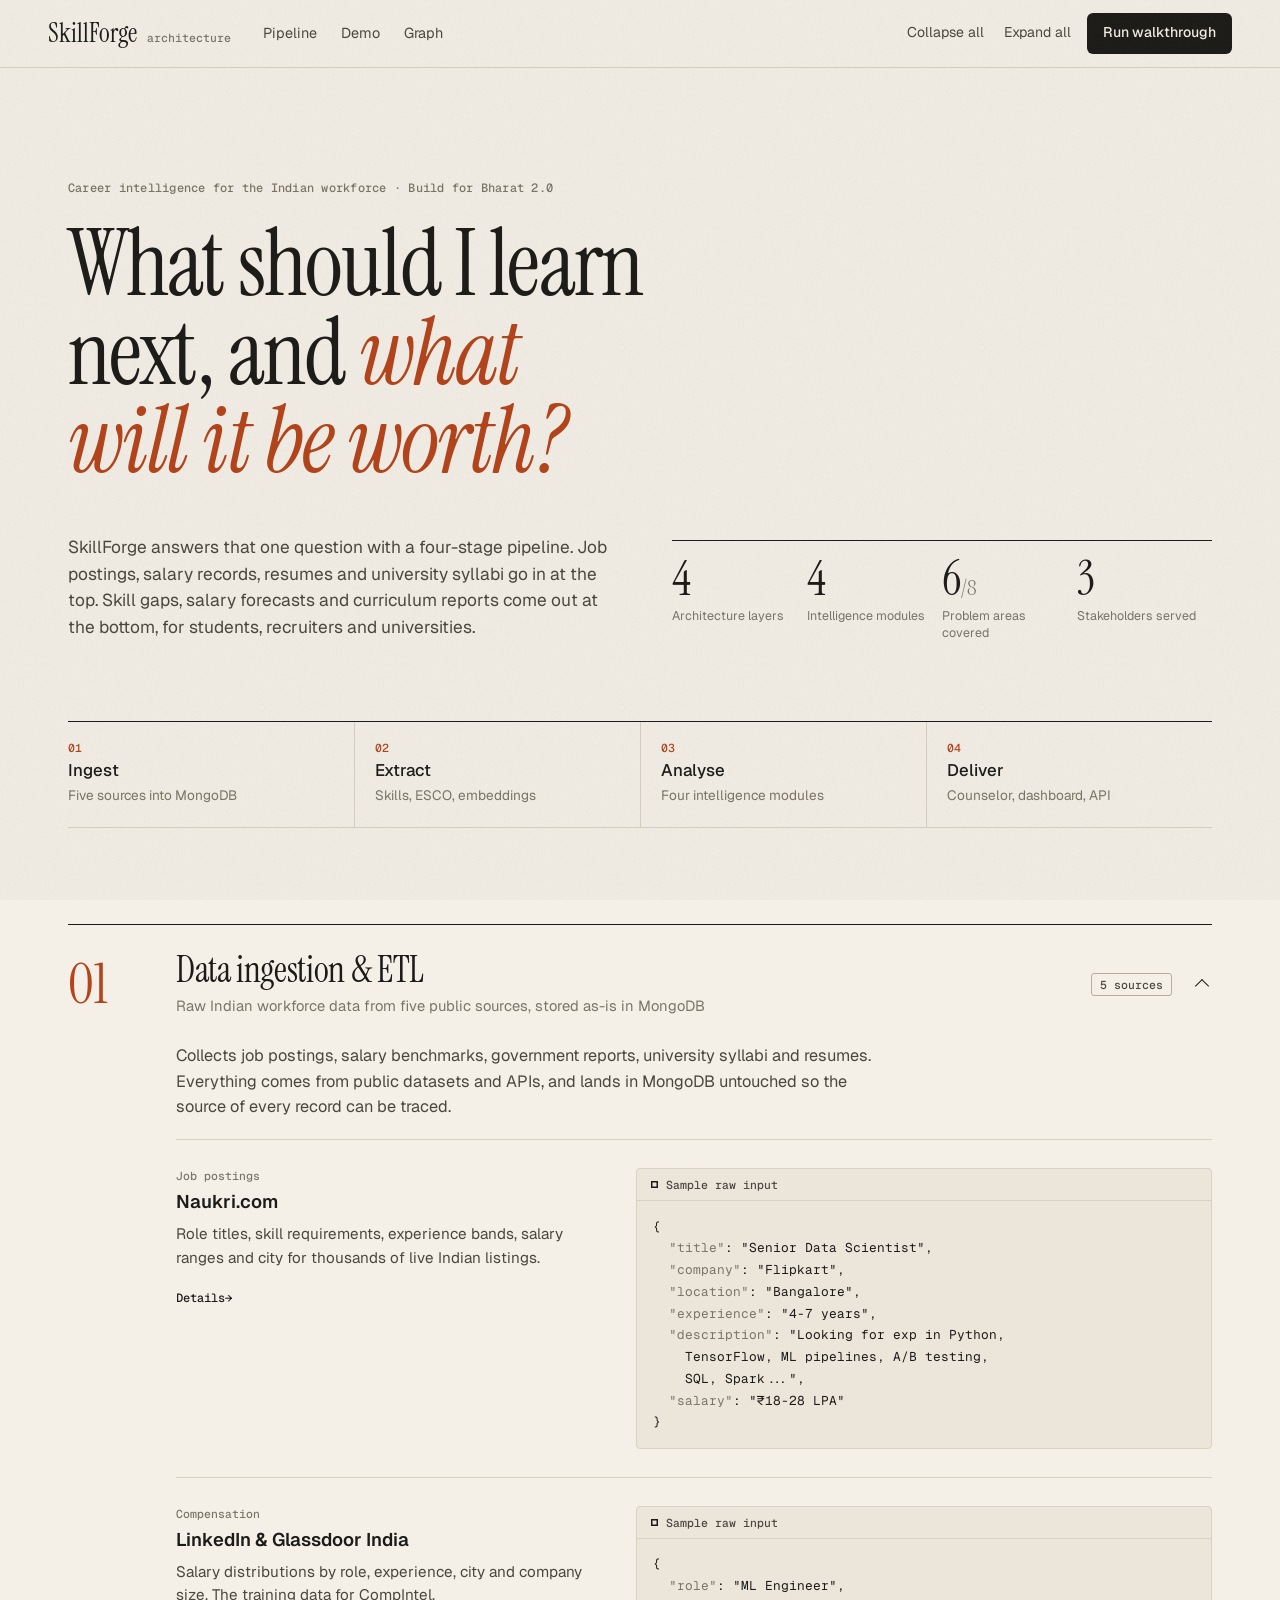
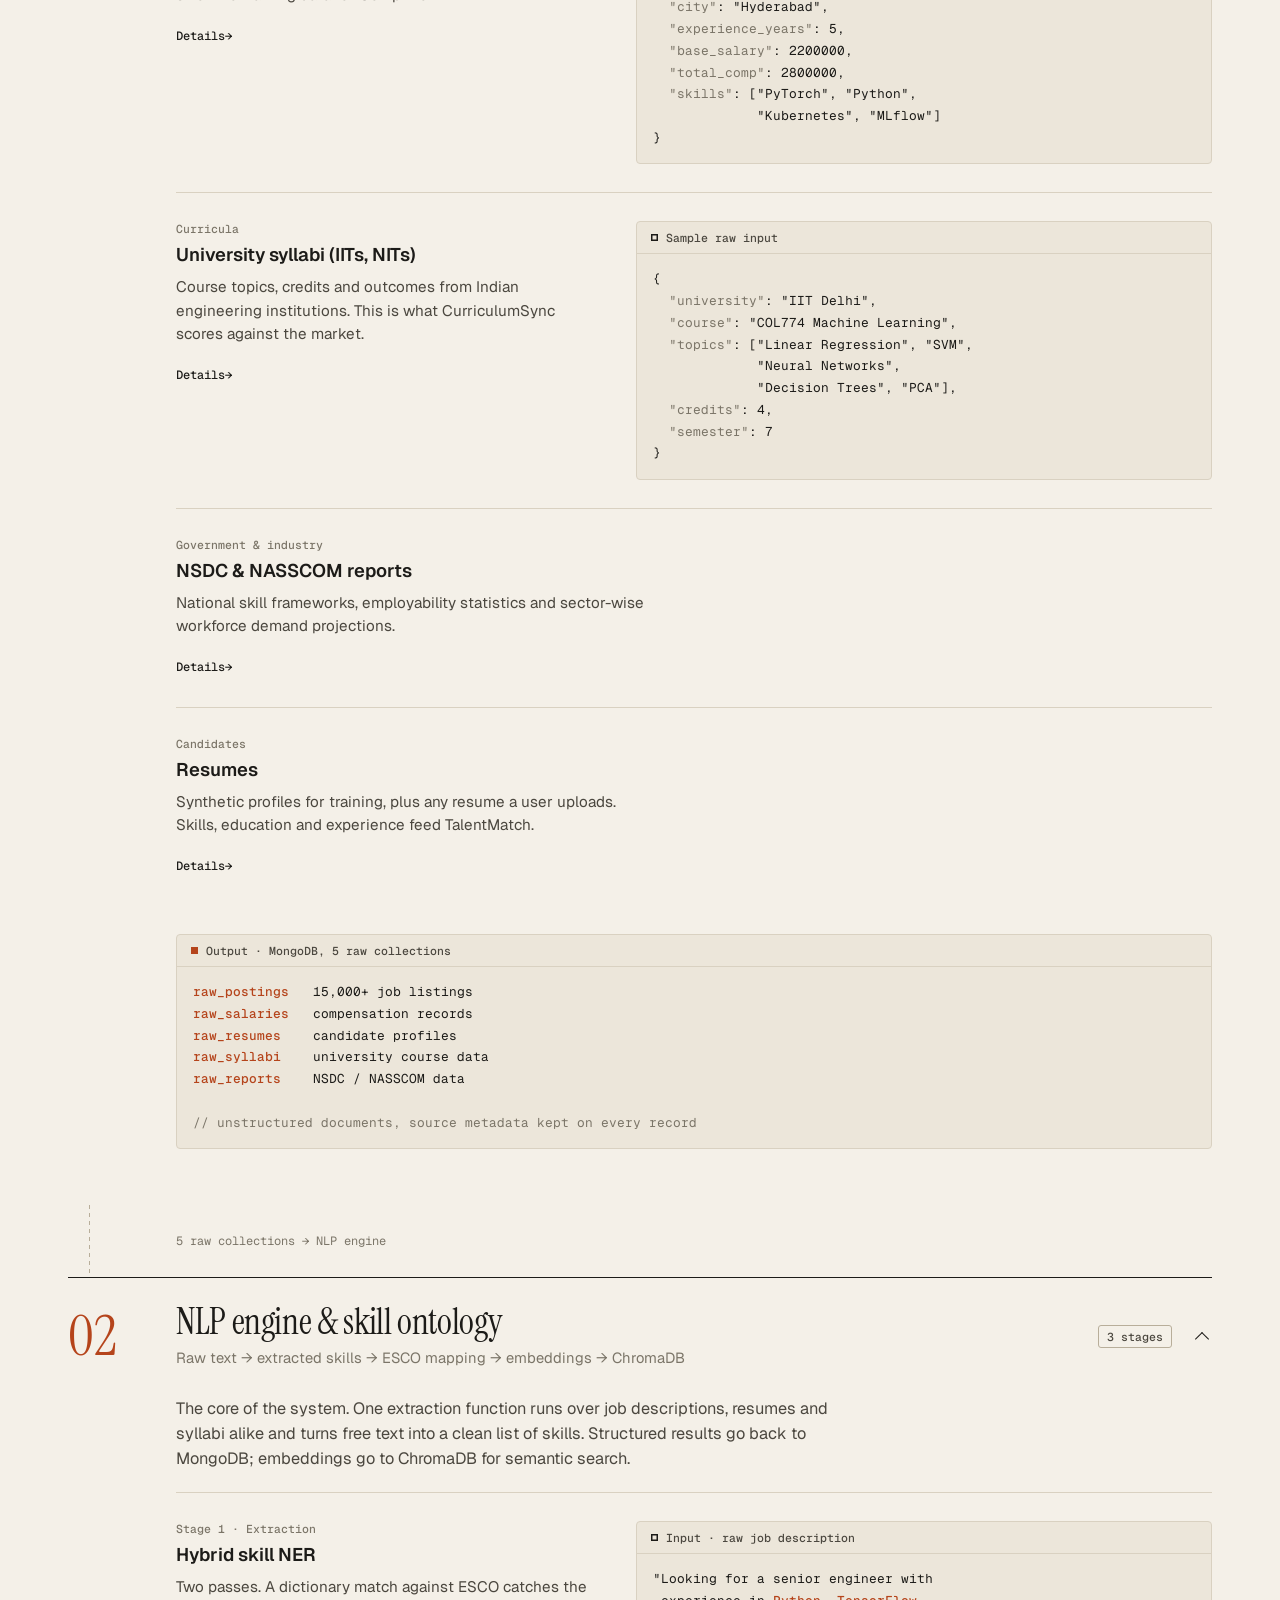
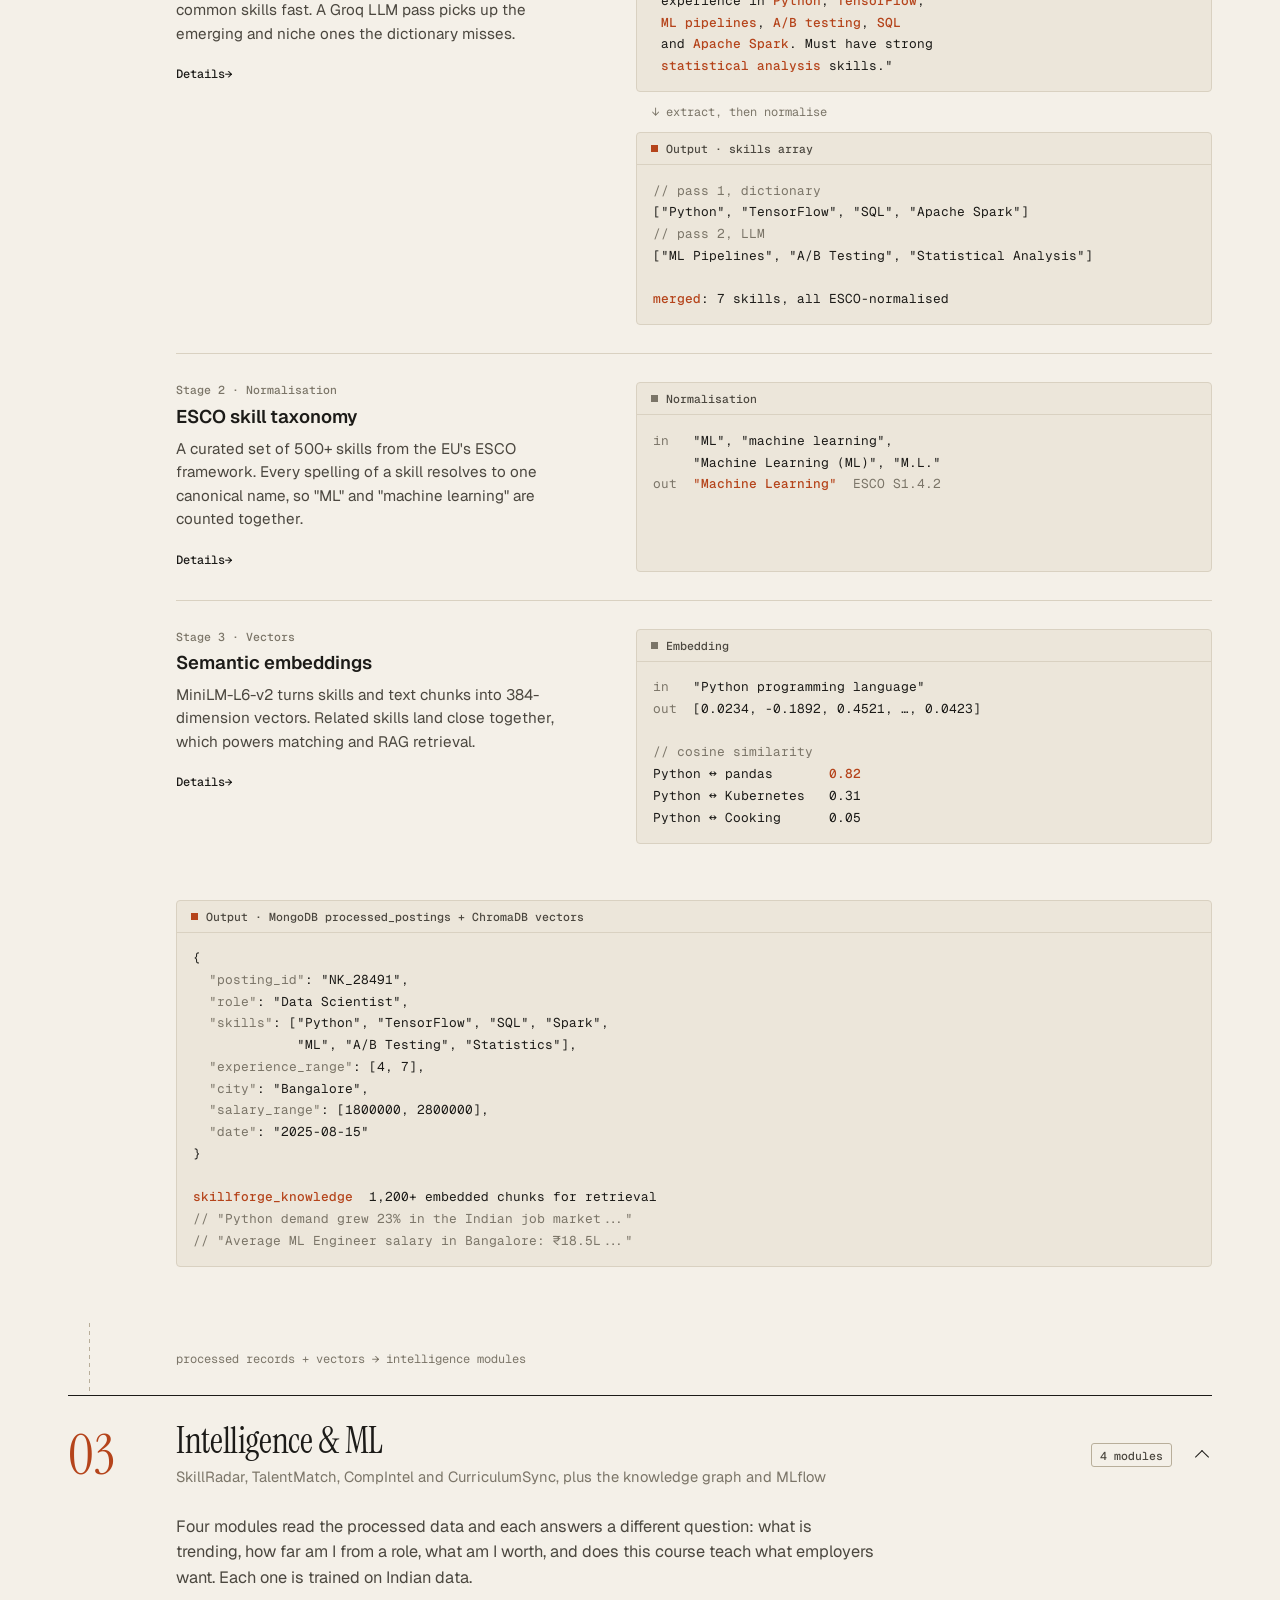
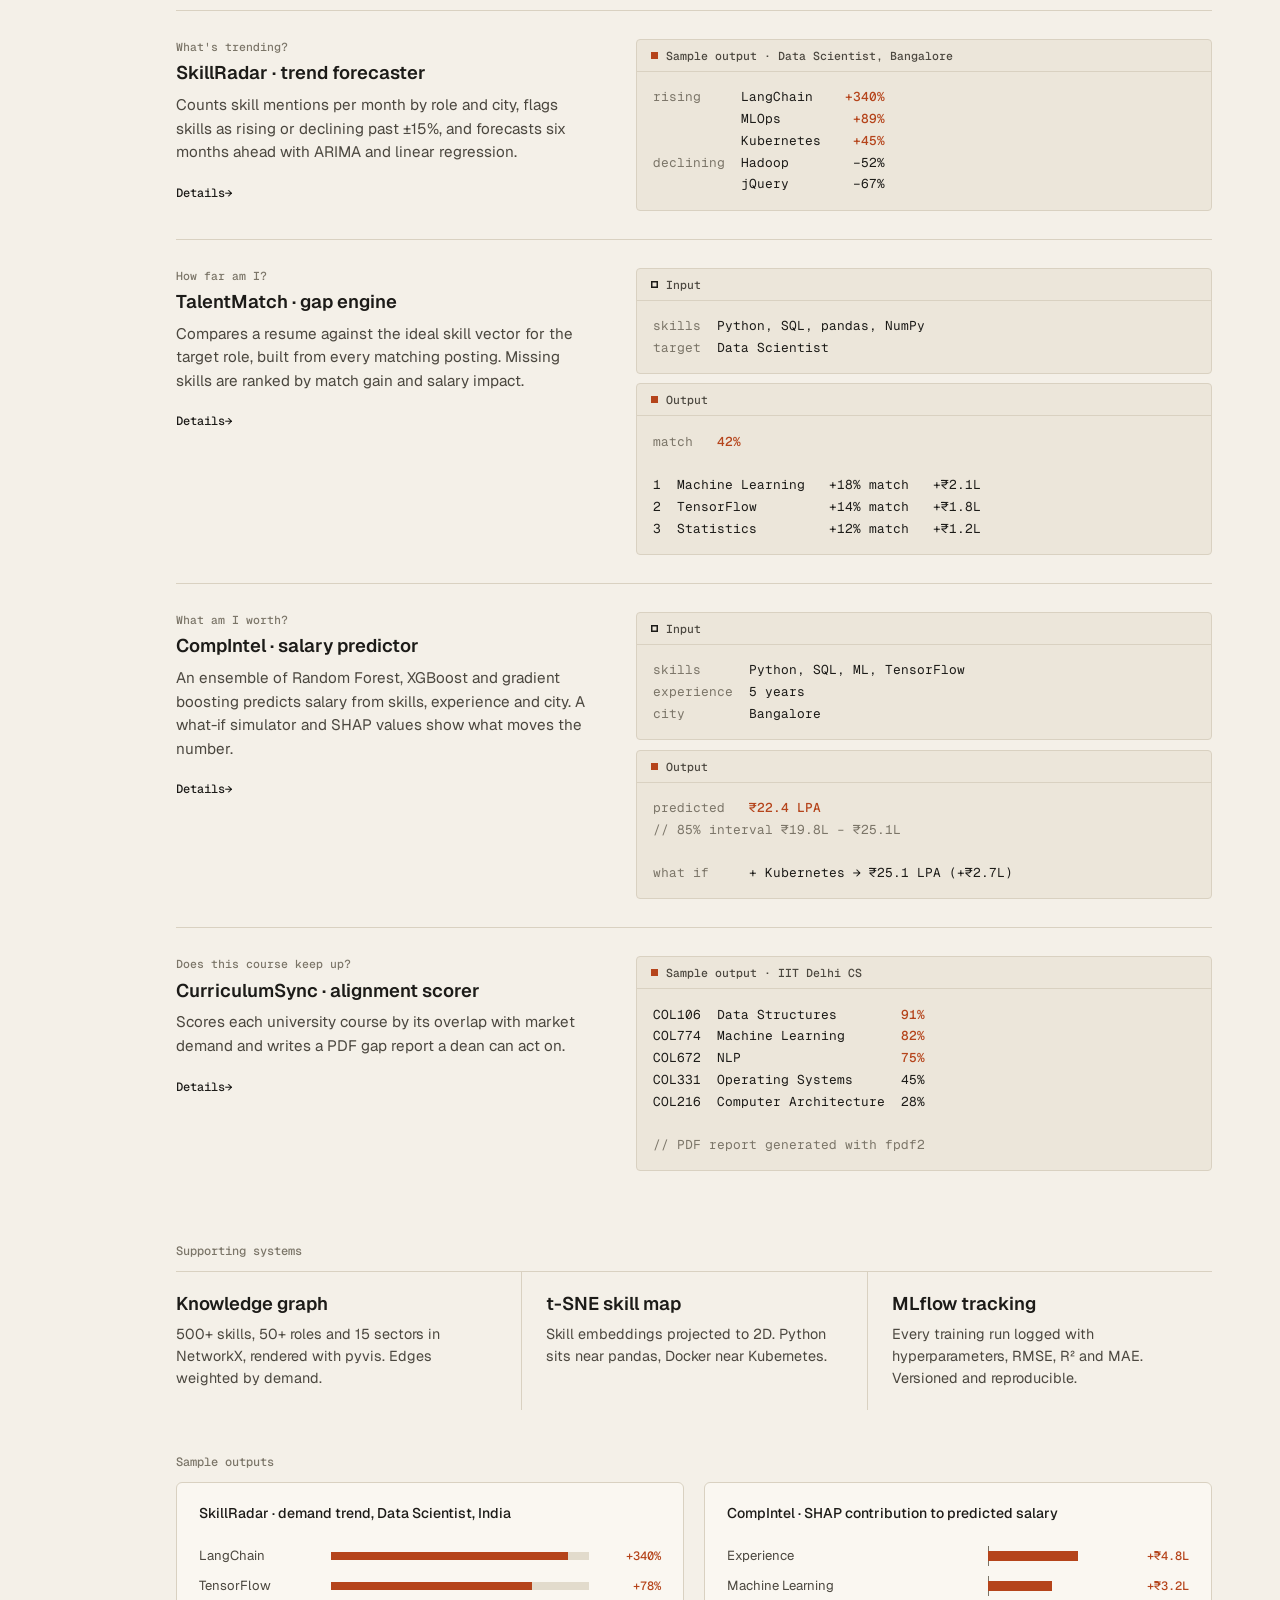
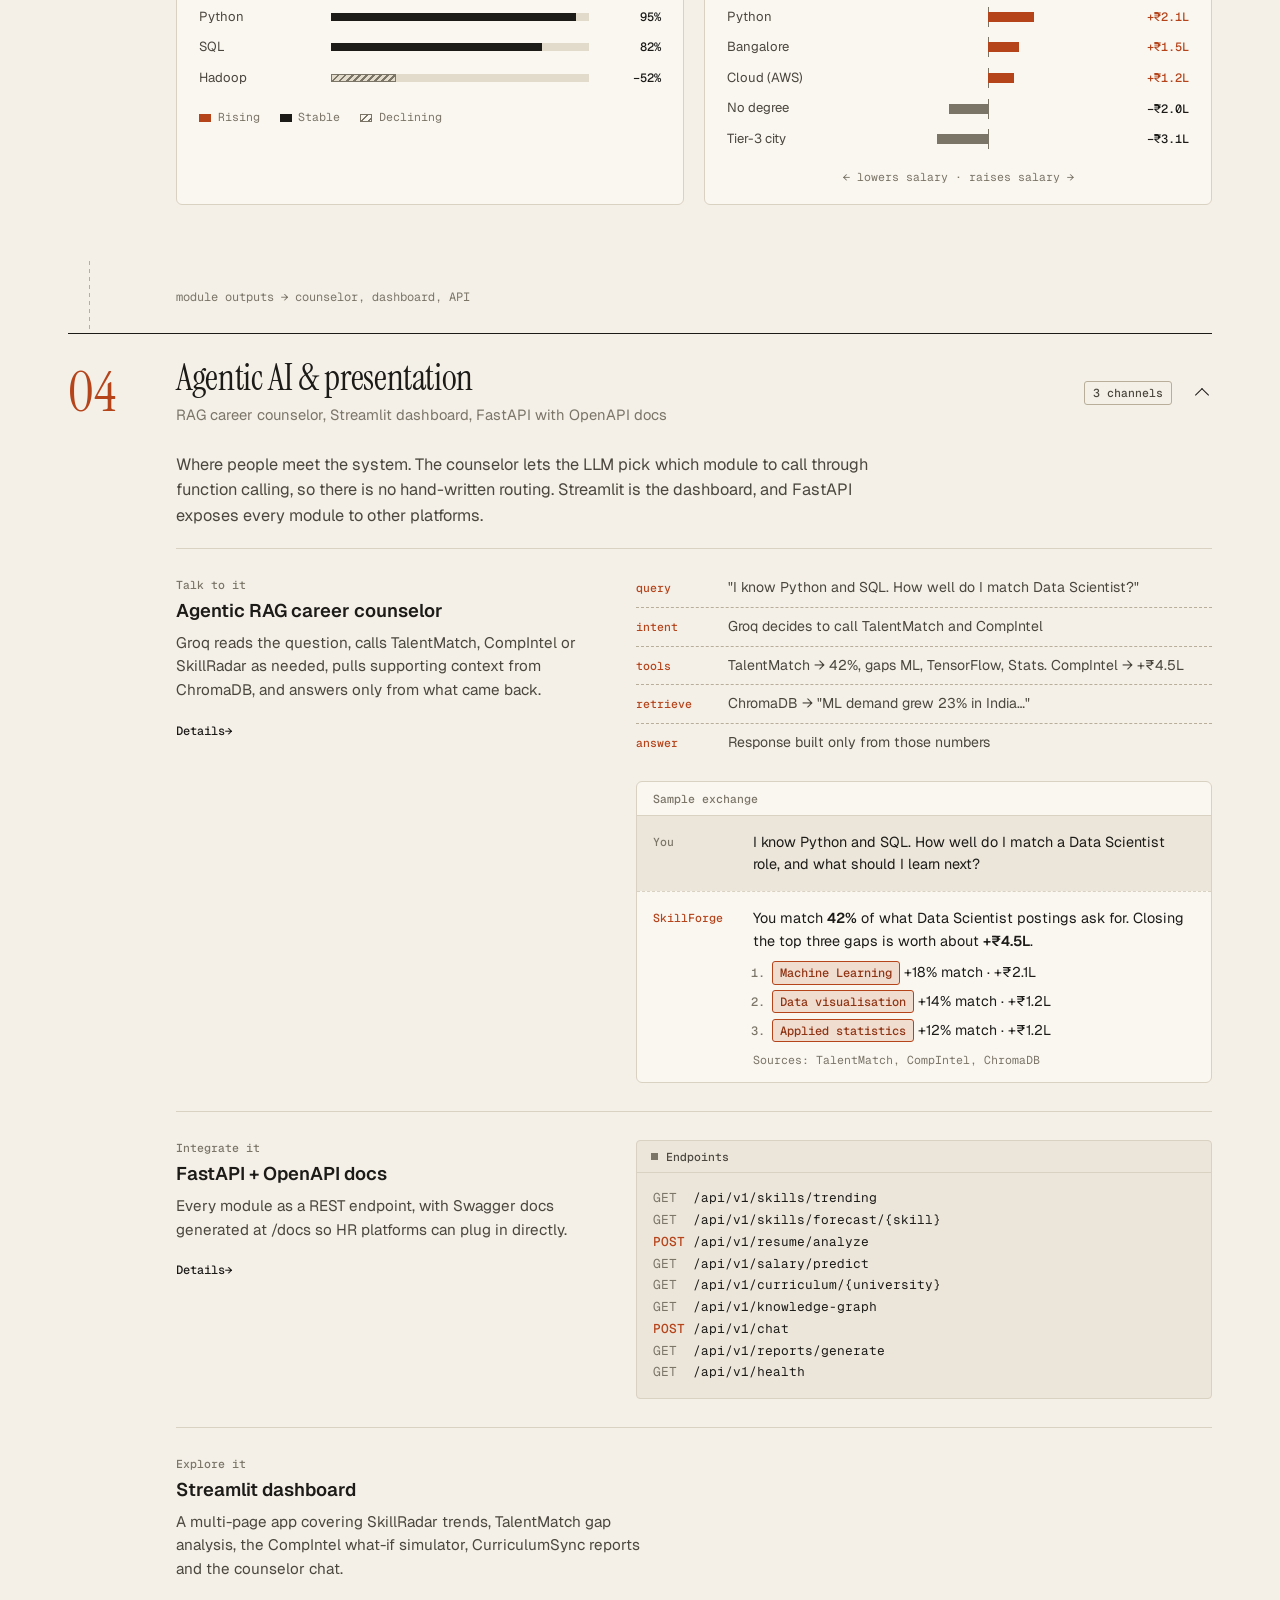
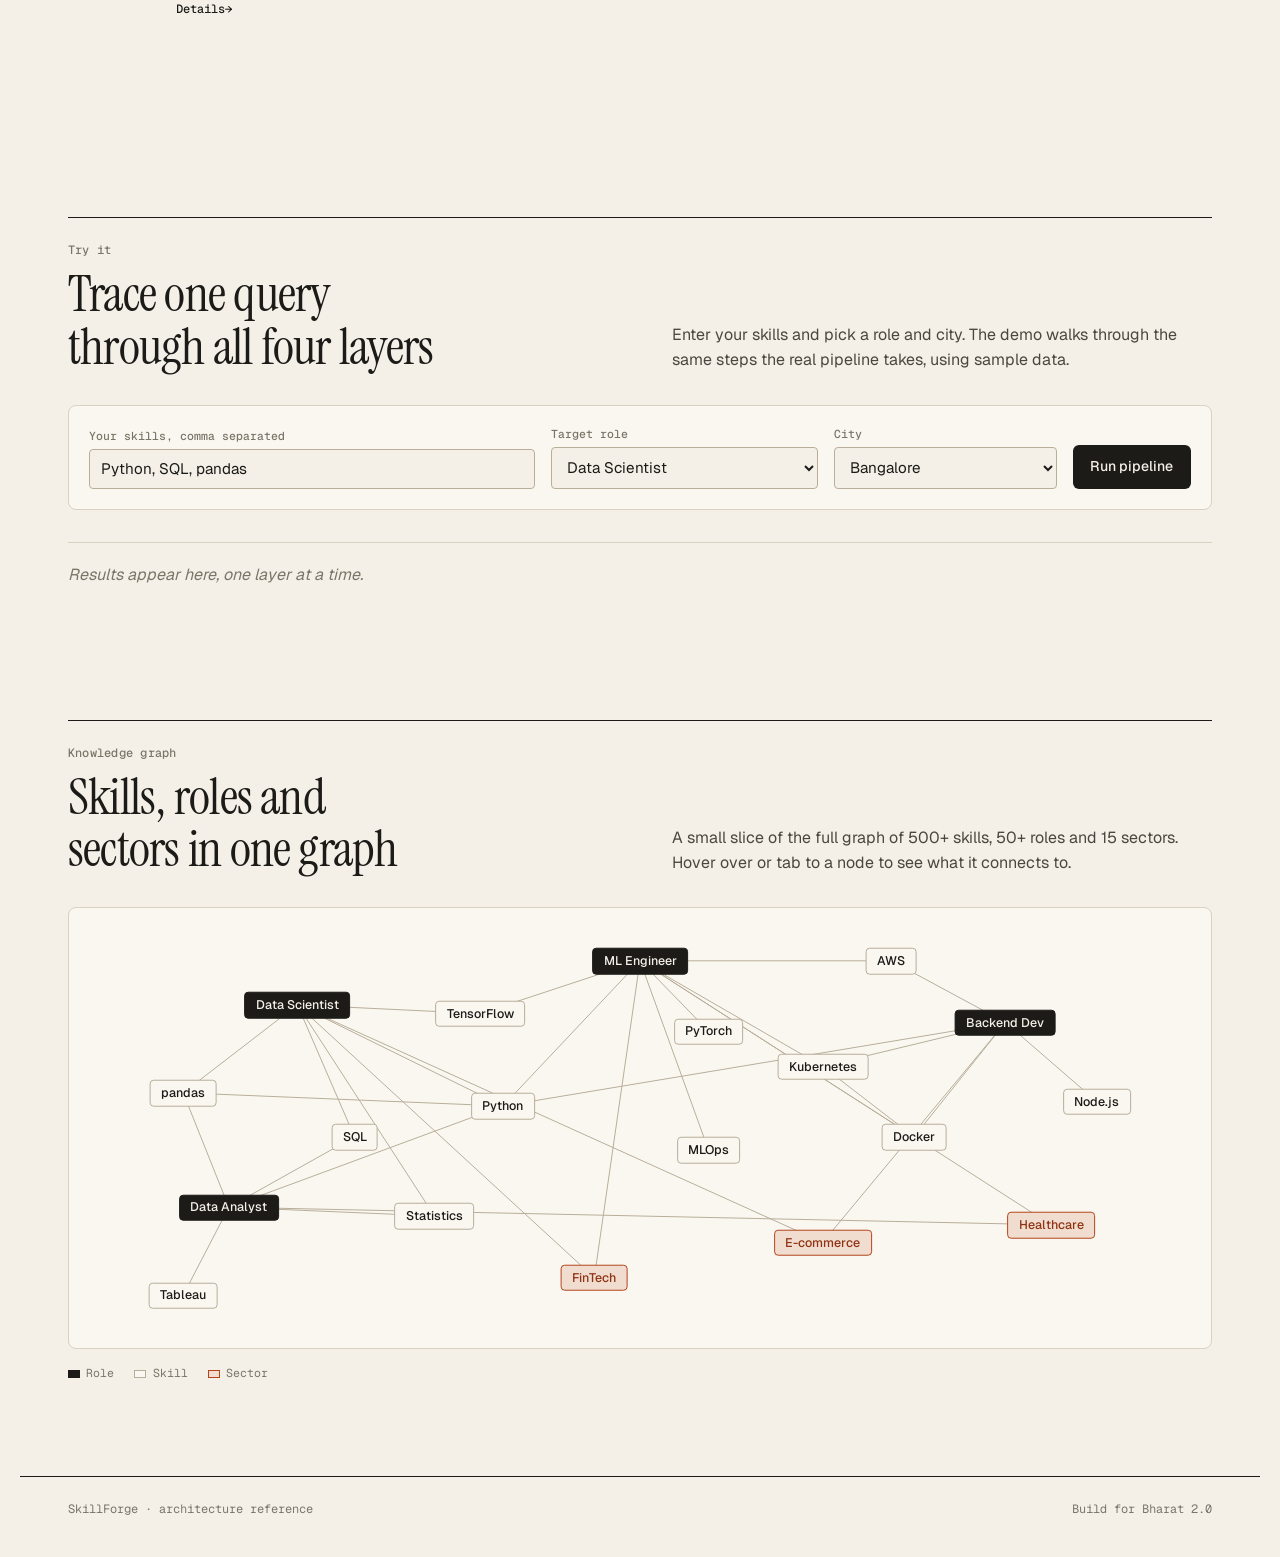
==== commit dcf44bdc: "Redesign architecture page Co-Authored-By: Claude Opus 5.5 <noreply@anthropic.com>" ====
--- a/index.html
+++ b/index.html
@@ -3,818 +3,595 @@
 <head>
   <meta charset="UTF-8">
   <meta name="viewport" content="width=device-width, initial-scale=1.0">
-  <title>SkillForge — Visual Architecture</title>
-  <meta name="description" content="Interactive visual architecture of SkillForge AI-Powered Career Intelligence Platform">
+  <title>SkillForge — How it works</title>
+  <meta name="description" content="How SkillForge turns Indian job postings, salary records, resumes and university syllabi into answers about what to learn next and what it is worth.">
+  <link rel="icon" href="data:image/svg+xml,<svg xmlns='http://www.w3.org/2000/svg' viewBox='0 0 32 32'><rect width='32' height='32' rx='6' fill='%23b5441b'/><text x='16' y='23' font-family='Georgia,serif' font-size='20' fill='%23f4f0e8' text-anchor='middle'>S</text></svg>">
+  <link rel="preconnect" href="https://fonts.googleapis.com">
+  <link rel="preconnect" href="https://fonts.gstatic.com" crossorigin>
+  <link href="https://fonts.googleapis.com/css2?family=Geist:wght@400;500;600&family=Geist+Mono:wght@400;500&family=Instrument+Serif:ital@0;1&display=swap" rel="stylesheet">
   <link rel="stylesheet" href="style.css">
 </head>
 <body>
-
-  <!-- ═══ HEADER ═══ -->
-  <header class="header">
-    <div class="header-brand">
-      <div class="logo">◆</div>
-      <div>
-        <h1>SkillForge VARC</h1>
-        <div class="subtitle">Visual Architecture — Interactive Flow Explorer</div>
-      </div>
-    </div>
-    <div class="header-actions">
-      <button class="btn" onclick="collapseAll()">Collapse All</button>
-      <button class="btn" onclick="expandAll()">Expand All</button>
-      <button class="btn btn-demo" onclick="runFullDemo()">▶ Run Full Demo</button>
+  <a class="skip" href="#main">Skip to content</a>
+
+  <header class="topbar">
+    <a class="wordmark" href="#top">SkillForge<span>architecture</span></a>
+    <nav class="topnav" aria-label="Sections">
+      <a href="#layer1">Pipeline</a>
+      <a href="#demo">Demo</a>
+      <a href="#graph">Graph</a>
+    </nav>
+    <div class="topbar-actions">
+      <button class="btn-text" type="button" onclick="collapseAll()">Collapse all</button>
+      <button class="btn-text" type="button" onclick="expandAll()">Expand all</button>
+      <button class="btn" type="button" onclick="runFullDemo()">Run walkthrough</button>
     </div>
   </header>
 
-  <!-- ═══ MAIN ═══ -->
-  <main class="main-container">
-
-    <!-- Hero Section -->
-    <section class="hero-section">
-      <div class="anchor-badge">🎯 Anchored Problem Area: Career Intelligence</div>
-      <h2>How <span>SkillForge</span> Works — End to End</h2>
-      <p class="hero-question">
-        Every module exists to answer one question: <strong>"What should I learn next, and what will it be worth?"</strong>
-      </p>
-      <div class="stats-row" style="max-width:700px; margin:0 auto;">
-        <div class="stat-card">
-          <div class="stat-value green">4</div>
-          <div class="stat-label">Architecture Layers</div>
-        </div>
-        <div class="stat-card">
-          <div class="stat-value blue">4</div>
-          <div class="stat-label">Intelligence Modules</div>
-        </div>
-        <div class="stat-card">
-          <div class="stat-value orange">6/8</div>
-          <div class="stat-label">Problem Areas Covered</div>
-        </div>
-        <div class="stat-card">
-          <div class="stat-value purple">3</div>
-          <div class="stat-label">Stakeholders Served</div>
-        </div>
-      </div>
+  <main id="main">
+
+    <!-- ── Hero ── -->
+    <section class="hero" id="top">
+      <p class="eyebrow">Career intelligence for the Indian workforce · Build for Bharat 2.0</p>
+      <h1>What should I learn next, and <em>what will it be worth?</em></h1>
+      <div class="hero-foot">
+        <p class="hero-lede">SkillForge answers that one question with a four-stage pipeline. Job postings, salary records, resumes and university syllabi go in at the top. Skill gaps, salary forecasts and curriculum reports come out at the bottom, for students, recruiters and universities.</p>
+        <dl class="stats">
+          <div><dt>Architecture layers</dt><dd>4</dd></div>
+          <div><dt>Intelligence modules</dt><dd>4</dd></div>
+          <div><dt>Problem areas covered</dt><dd>6<small>/8</small></dd></div>
+          <div><dt>Stakeholders served</dt><dd>3</dd></div>
+        </dl>
+      </div>
+      <ol class="pipeline">
+        <li><a href="#layer1"><span class="n">01</span><strong>Ingest</strong><span>Five sources into MongoDB</span></a></li>
+        <li><a href="#layer2"><span class="n">02</span><strong>Extract</strong><span>Skills, ESCO, embeddings</span></a></li>
+        <li><a href="#layer3"><span class="n">03</span><strong>Analyse</strong><span>Four intelligence modules</span></a></li>
+        <li><a href="#layer4"><span class="n">04</span><strong>Deliver</strong><span>Counselor, dashboard, API</span></a></li>
+      </ol>
     </section>
 
-    <!-- ═══ ARCHITECTURE ═══ -->
     <div class="architecture" id="architecture">
 
-      <!-- ═══ LAYER 1: DATA INGESTION ═══ -->
-      <div class="layer" data-layer="1" id="layer1">
-        <div class="layer-header" onclick="toggleLayer('layer1')">
-          <div class="layer-header-left">
-            <div class="layer-number">01</div>
-            <div>
-              <div class="layer-title">Data Ingestion & ETL Pipeline</div>
-              <div class="layer-subtitle">Raw Indian workforce data from 5 primary sources → MongoDB</div>
-            </div>
+      <!-- ── Layer 1 ── -->
+      <section class="layer" id="layer1" data-layer="1">
+        <h2 class="layer-head">
+          <button class="layer-toggle" type="button" aria-expanded="true" aria-controls="layer1-body" onclick="toggleLayer('layer1')">
+            <span class="layer-num">01</span>
+            <span class="layer-titles">
+              <span class="layer-title">Data ingestion &amp; ETL</span>
+              <span class="layer-sub">Raw Indian workforce data from five public sources, stored as-is in MongoDB</span>
+            </span>
+            <span class="layer-meta">5 sources</span>
+            <span class="chev" aria-hidden="true"></span>
+          </button>
+        </h2>
+        <div class="layer-content" id="layer1-body"><div class="layer-inner"><div class="layer-body">
+          <p class="layer-lede">Collects job postings, salary benchmarks, government reports, university syllabi and resumes. Everything comes from public datasets and APIs, and lands in MongoDB untouched so the source of every record can be traced.</p>
+
+          <div class="modules">
+            <article class="module" data-modal="naukri">
+              <div class="module-text">
+                <p class="module-kicker">Job postings</p>
+                <h3><button type="button">Naukri.com</button></h3>
+                <p>Role titles, skill requirements, experience bands, salary ranges and city for thousands of live Indian listings.</p>
+                <span class="more">Details</span>
+              </div>
+              <figure class="code" data-kind="input">
+                <figcaption>Sample raw input</figcaption>
+<pre>{
+  <span class="k">"title"</span>: "Senior Data Scientist",
+  <span class="k">"company"</span>: "Flipkart",
+  <span class="k">"location"</span>: "Bangalore",
+  <span class="k">"experience"</span>: "4-7 years",
+  <span class="k">"description"</span>: "Looking for exp in Python,
+    TensorFlow, ML pipelines, A/B testing,
+    SQL, Spark...",
+  <span class="k">"salary"</span>: "₹18-28 LPA"
+}</pre>
+              </figure>
+            </article>
+
+            <article class="module" data-modal="linkedin">
+              <div class="module-text">
+                <p class="module-kicker">Compensation</p>
+                <h3><button type="button">LinkedIn &amp; Glassdoor India</button></h3>
+                <p>Salary distributions by role, experience, city and company size. The training data for CompIntel.</p>
+                <span class="more">Details</span>
+              </div>
+              <figure class="code" data-kind="input">
+                <figcaption>Sample raw input</figcaption>
+<pre>{
+  <span class="k">"role"</span>: "ML Engineer",
+  <span class="k">"city"</span>: "Hyderabad",
+  <span class="k">"experience_years"</span>: 5,
+  <span class="k">"base_salary"</span>: 2200000,
+  <span class="k">"total_comp"</span>: 2800000,
+  <span class="k">"skills"</span>: ["PyTorch", "Python",
+             "Kubernetes", "MLflow"]
+}</pre>
+              </figure>
+            </article>
+
+            <article class="module" data-modal="university">
+              <div class="module-text">
+                <p class="module-kicker">Curricula</p>
+                <h3><button type="button">University syllabi (IITs, NITs)</button></h3>
+                <p>Course topics, credits and outcomes from Indian engineering institutions. This is what CurriculumSync scores against the market.</p>
+                <span class="more">Details</span>
+              </div>
+              <figure class="code" data-kind="input">
+                <figcaption>Sample raw input</figcaption>
+<pre>{
+  <span class="k">"university"</span>: "IIT Delhi",
+  <span class="k">"course"</span>: "COL774 Machine Learning",
+  <span class="k">"topics"</span>: ["Linear Regression", "SVM",
+             "Neural Networks",
+             "Decision Trees", "PCA"],
+  <span class="k">"credits"</span>: 4,
+  <span class="k">"semester"</span>: 7
+}</pre>
+              </figure>
+            </article>
+
+            <article class="module module--plain" data-modal="nsdc">
+              <div class="module-text">
+                <p class="module-kicker">Government &amp; industry</p>
+                <h3><button type="button">NSDC &amp; NASSCOM reports</button></h3>
+                <p>National skill frameworks, employability statistics and sector-wise workforce demand projections.</p>
+                <span class="more">Details</span>
+              </div>
+            </article>
+
+            <article class="module module--plain" data-modal="resumes">
+              <div class="module-text">
+                <p class="module-kicker">Candidates</p>
+                <h3><button type="button">Resumes</button></h3>
+                <p>Synthetic profiles for training, plus any resume a user uploads. Skills, education and experience feed TalentMatch.</p>
+                <span class="more">Details</span>
+              </div>
+            </article>
           </div>
-          <div class="layer-header-right">
-            <div class="layer-badge">5 Sources</div>
-            <span class="info-icon">i
-              <span class="tooltip">This layer collects raw data from Indian job portals, salary databases, government reports, and university syllabi. All data is legally sourced from public datasets and APIs. Data is stored raw in MongoDB before any processing.</span>
+
+          <figure class="code layer-output" data-kind="output">
+            <figcaption>Output · MongoDB, 5 raw collections</figcaption>
+<pre><span class="a">raw_postings</span>   15,000+ job listings
+<span class="a">raw_salaries</span>   compensation records
+<span class="a">raw_resumes</span>    candidate profiles
+<span class="a">raw_syllabi</span>    university course data
+<span class="a">raw_reports</span>    NSDC / NASSCOM data
+
+<span class="c">// unstructured documents, source metadata kept on every record</span></pre>
+          </figure>
+        </div></div></div>
+      </section>
+
+      <div class="handoff" id="conn12">
+        <span class="handoff-track"><i class="data-packet" id="packet12"></i></span>
+        <span class="handoff-label">5 raw collections → NLP engine</span>
+      </div>
+
+      <!-- ── Layer 2 ── -->
+      <section class="layer" id="layer2" data-layer="2">
+        <h2 class="layer-head">
+          <button class="layer-toggle" type="button" aria-expanded="true" aria-controls="layer2-body" onclick="toggleLayer('layer2')">
+            <span class="layer-num">02</span>
+            <span class="layer-titles">
+              <span class="layer-title">NLP engine &amp; skill ontology</span>
+              <span class="layer-sub">Raw text → extracted skills → ESCO mapping → embeddings → ChromaDB</span>
             </span>
-            <div class="layer-toggle">▼</div>
+            <span class="layer-meta">3 stages</span>
+            <span class="chev" aria-hidden="true"></span>
+          </button>
+        </h2>
+        <div class="layer-content" id="layer2-body"><div class="layer-inner"><div class="layer-body">
+          <p class="layer-lede">The core of the system. One extraction function runs over job descriptions, resumes and syllabi alike and turns free text into a clean list of skills. Structured results go back to MongoDB; embeddings go to ChromaDB for semantic search.</p>
+
+          <div class="modules">
+            <article class="module" data-modal="skillner">
+              <div class="module-text">
+                <p class="module-kicker">Stage 1 · Extraction</p>
+                <h3><button type="button">Hybrid skill NER</button></h3>
+                <p>Two passes. A dictionary match against ESCO catches the common skills fast. A Groq LLM pass picks up the emerging and niche ones the dictionary misses.</p>
+                <span class="more">Details</span>
+              </div>
+              <div class="module-samples">
+                <figure class="code" data-kind="input">
+                  <figcaption>Input · raw job description</figcaption>
+<pre>"Looking for a senior engineer with
+ experience in <span class="a">Python</span>, <span class="a">TensorFlow</span>,
+ <span class="a">ML pipelines</span>, <span class="a">A/B testing</span>, <span class="a">SQL</span>
+ and <span class="a">Apache Spark</span>. Must have strong
+ <span class="a">statistical analysis</span> skills."</pre>
+                </figure>
+                <p class="flow">extract, then normalise</p>
+                <figure class="code" data-kind="output">
+                  <figcaption>Output · skills array</figcaption>
+<pre><span class="c">// pass 1, dictionary</span>
+["Python", "TensorFlow", "SQL", "Apache Spark"]
+<span class="c">// pass 2, LLM</span>
+["ML Pipelines", "A/B Testing", "Statistical Analysis"]
+
+<span class="a">merged</span>: 7 skills, all ESCO-normalised</pre>
+                </figure>
+              </div>
+            </article>
+
+            <article class="module" data-modal="esco">
+              <div class="module-text">
+                <p class="module-kicker">Stage 2 · Normalisation</p>
+                <h3><button type="button">ESCO skill taxonomy</button></h3>
+                <p>A curated set of 500+ skills from the EU's ESCO framework. Every spelling of a skill resolves to one canonical name, so "ML" and "machine learning" are counted together.</p>
+                <span class="more">Details</span>
+              </div>
+              <figure class="code" data-kind="process">
+                <figcaption>Normalisation</figcaption>
+<pre><span class="k">in</span>   "ML", "machine learning",
+     "Machine Learning (ML)", "M.L."
+<span class="k">out</span>  <span class="a">"Machine Learning"</span>  <span class="c">ESCO S1.4.2</span></pre>
+              </figure>
+            </article>
+
+            <article class="module" data-modal="embeddings">
+              <div class="module-text">
+                <p class="module-kicker">Stage 3 · Vectors</p>
+                <h3><button type="button">Semantic embeddings</button></h3>
+                <p>MiniLM-L6-v2 turns skills and text chunks into 384-dimension vectors. Related skills land close together, which powers matching and RAG retrieval.</p>
+                <span class="more">Details</span>
+              </div>
+              <figure class="code" data-kind="process">
+                <figcaption>Embedding</figcaption>
+<pre><span class="k">in</span>   "Python programming language"
+<span class="k">out</span>  [0.0234, -0.1892, 0.4521, …, 0.0423]
+
+<span class="c">// cosine similarity</span>
+Python ↔ pandas       <span class="a">0.82</span>
+Python ↔ Kubernetes   0.31
+Python ↔ Cooking      0.05</pre>
+              </figure>
+            </article>
           </div>
-        </div>
-        <div class="layer-content">
-          <div class="layer-body">
-            <div class="module-grid">
-
-              <div class="module-card" data-color="green" onclick="openModal('naukri')">
-                <div class="module-card-header">
-                  <div class="module-icon">📋</div>
-                  <div class="module-card-title">Naukri.com Job Postings</div>
-                  <span class="info-icon">i
-                    <span class="tooltip">Primary source for Indian job market data. We ingest job titles, descriptions, required skills, experience ranges, salary ranges, and locations from thousands of listings.</span>
-                  </span>
-                </div>
-                <div class="module-card-desc">Live job postings with role titles, skill requirements, experience levels, salary ranges, and city-wise distribution across India.</div>
-                <div class="io-section">
-                  <div class="io-box">
-                    <div class="io-box-header input">📥 Sample Raw Input</div>
-                    <div class="io-box-body">
-                      {<br>
-                      &nbsp;&nbsp;<span class="highlight-blue">"title"</span>: "Senior Data Scientist",<br>
-                      &nbsp;&nbsp;<span class="highlight-blue">"company"</span>: "Flipkart",<br>
-                      &nbsp;&nbsp;<span class="highlight-blue">"location"</span>: "Bangalore",<br>
-                      &nbsp;&nbsp;<span class="highlight-blue">"experience"</span>: "4-7 years",<br>
-                      &nbsp;&nbsp;<span class="highlight-blue">"description"</span>: "Looking for exp in<br>
-                      &nbsp;&nbsp;&nbsp;Python, TensorFlow, ML pipelines,<br>
-                      &nbsp;&nbsp;&nbsp;A/B testing, SQL, Spark...",<br>
-                      &nbsp;&nbsp;<span class="highlight-blue">"salary"</span>: "₹18-28 LPA"<br>
-                      }
+
+          <figure class="code layer-output" data-kind="output">
+            <figcaption>Output · MongoDB processed_postings + ChromaDB vectors</figcaption>
+<pre>{
+  <span class="k">"posting_id"</span>: "NK_28491",
+  <span class="k">"role"</span>: "Data Scientist",
+  <span class="k">"skills"</span>: ["Python", "TensorFlow", "SQL", "Spark",
+             "ML", "A/B Testing", "Statistics"],
+  <span class="k">"experience_range"</span>: [4, 7],
+  <span class="k">"city"</span>: "Bangalore",
+  <span class="k">"salary_range"</span>: [1800000, 2800000],
+  <span class="k">"date"</span>: "2025-08-15"
+}
+
+<span class="a">skillforge_knowledge</span>  1,200+ embedded chunks for retrieval
+<span class="c">// "Python demand grew 23% in the Indian job market..."</span>
+<span class="c">// "Average ML Engineer salary in Bangalore: ₹18.5L..."</span></pre>
+          </figure>
+        </div></div></div>
+      </section>
+
+      <div class="handoff" id="conn23">
+        <span class="handoff-track"><i class="data-packet" id="packet23"></i></span>
+        <span class="handoff-label">processed records + vectors → intelligence modules</span>
+      </div>
+
+      <!-- ── Layer 3 ── -->
+      <section class="layer" id="layer3" data-layer="3">
+        <h2 class="layer-head">
+          <button class="layer-toggle" type="button" aria-expanded="true" aria-controls="layer3-body" onclick="toggleLayer('layer3')">
+            <span class="layer-num">03</span>
+            <span class="layer-titles">
+              <span class="layer-title">Intelligence &amp; ML</span>
+              <span class="layer-sub">SkillRadar, TalentMatch, CompIntel and CurriculumSync, plus the knowledge graph and MLflow</span>
+            </span>
+            <span class="layer-meta">4 modules</span>
+            <span class="chev" aria-hidden="true"></span>
+          </button>
+        </h2>
+        <div class="layer-content" id="layer3-body"><div class="layer-inner"><div class="layer-body">
+          <p class="layer-lede">Four modules read the processed data and each answers a different question: what is trending, how far am I from a role, what am I worth, and does this course teach what employers want. Each one is trained on Indian data.</p>
+
+          <div class="modules">
+            <article class="module" data-modal="skillradar">
+              <div class="module-text">
+                <p class="module-kicker">What's trending?</p>
+                <h3><button type="button">SkillRadar · trend forecaster</button></h3>
+                <p>Counts skill mentions per month by role and city, flags skills as rising or declining past ±15%, and forecasts six months ahead with ARIMA and linear regression.</p>
+                <span class="more">Details</span>
+              </div>
+              <figure class="code" data-kind="output">
+                <figcaption>Sample output · Data Scientist, Bangalore</figcaption>
+<pre><span class="k">rising</span>     LangChain    <span class="a">+340%</span>
+           MLOps         <span class="a">+89%</span>
+           Kubernetes    <span class="a">+45%</span>
+<span class="k">declining</span>  Hadoop        −52%
+           jQuery        −67%</pre>
+              </figure>
+            </article>
+
+            <article class="module" data-modal="talentmatch">
+              <div class="module-text">
+                <p class="module-kicker">How far am I?</p>
+                <h3><button type="button">TalentMatch · gap engine</button></h3>
+                <p>Compares a resume against the ideal skill vector for the target role, built from every matching posting. Missing skills are ranked by match gain and salary impact.</p>
+                <span class="more">Details</span>
+              </div>
+              <div class="module-samples">
+                <figure class="code" data-kind="input">
+                  <figcaption>Input</figcaption>
+<pre><span class="k">skills</span>  Python, SQL, pandas, NumPy
+<span class="k">target</span>  Data Scientist</pre>
+                </figure>
+                <figure class="code" data-kind="output">
+                  <figcaption>Output</figcaption>
+<pre><span class="k">match</span>   <span class="a">42%</span>
+
+1  Machine Learning   +18% match   +₹2.1L
+2  TensorFlow         +14% match   +₹1.8L
+3  Statistics         +12% match   +₹1.2L</pre>
+                </figure>
+              </div>
+            </article>
+
+            <article class="module" data-modal="compintel">
+              <div class="module-text">
+                <p class="module-kicker">What am I worth?</p>
+                <h3><button type="button">CompIntel · salary predictor</button></h3>
+                <p>An ensemble of Random Forest, XGBoost and gradient boosting predicts salary from skills, experience and city. A what-if simulator and SHAP values show what moves the number.</p>
+                <span class="more">Details</span>
+              </div>
+              <div class="module-samples">
+                <figure class="code" data-kind="input">
+                  <figcaption>Input</figcaption>
+<pre><span class="k">skills</span>      Python, SQL, ML, TensorFlow
+<span class="k">experience</span>  5 years
+<span class="k">city</span>        Bangalore</pre>
+                </figure>
+                <figure class="code" data-kind="output">
+                  <figcaption>Output</figcaption>
+<pre><span class="k">predicted</span>   <span class="a">₹22.4 LPA</span>
+<span class="c">// 85% interval ₹19.8L – ₹25.1L</span>
+
+<span class="k">what if</span>     + Kubernetes → ₹25.1 LPA (+₹2.7L)</pre>
+                </figure>
+              </div>
+            </article>
+
+            <article class="module" data-modal="curriculumsync">
+              <div class="module-text">
+                <p class="module-kicker">Does this course keep up?</p>
+                <h3><button type="button">CurriculumSync · alignment scorer</button></h3>
+                <p>Scores each university course by its overlap with market demand and writes a PDF gap report a dean can act on.</p>
+                <span class="more">Details</span>
+              </div>
+              <figure class="code" data-kind="output">
+                <figcaption>Sample output · IIT Delhi CS</figcaption>
+<pre>COL106  Data Structures        <span class="a">91%</span>
+COL774  Machine Learning       <span class="a">82%</span>
+COL672  NLP                    <span class="a">75%</span>
+COL331  Operating Systems      45%
+COL216  Computer Architecture  28%
+
+<span class="c">// PDF report generated with fpdf2</span></pre>
+              </figure>
+            </article>
+          </div>
+
+          <p class="subhead">Supporting systems</p>
+          <div class="support">
+            <article class="support-item" data-modal="knowledgegraph">
+              <h3><button type="button">Knowledge graph</button></h3>
+              <p>500+ skills, 50+ roles and 15 sectors in NetworkX, rendered with pyvis. Edges weighted by demand.</p>
+            </article>
+            <article class="support-item" data-modal="tsne">
+              <h3><button type="button">t-SNE skill map</button></h3>
+              <p>Skill embeddings projected to 2D. Python sits near pandas, Docker near Kubernetes.</p>
+            </article>
+            <article class="support-item" data-modal="mlflow">
+              <h3><button type="button">MLflow tracking</button></h3>
+              <p>Every training run logged with hyperparameters, RMSE, R² and MAE. Versioned and reproducible.</p>
+            </article>
+          </div>
+
+          <p class="subhead">Sample outputs</p>
+          <div class="charts">
+            <figure class="chart">
+              <p class="chart-title">SkillRadar · demand trend, Data Scientist, India</p>
+              <div class="bars">
+                <div class="bar-row" data-trend="up"><span>LangChain</span><span class="bar-track"><span class="bar-fill" style="--w:92%"></span></span><span class="bar-value">+340%</span></div>
+                <div class="bar-row" data-trend="up"><span>TensorFlow</span><span class="bar-track"><span class="bar-fill" style="--w:78%"></span></span><span class="bar-value">+78%</span></div>
+                <div class="bar-row"><span>Python</span><span class="bar-track"><span class="bar-fill" style="--w:95%"></span></span><span class="bar-value">95%</span></div>
+                <div class="bar-row"><span>SQL</span><span class="bar-track"><span class="bar-fill" style="--w:82%"></span></span><span class="bar-value">82%</span></div>
+                <div class="bar-row" data-trend="down"><span>Hadoop</span><span class="bar-track"><span class="bar-fill" style="--w:25%"></span></span><span class="bar-value">−52%</span></div>
+              </div>
+              <ul class="legend"><li><i class="up"></i>Rising</li><li><i></i>Stable</li><li><i class="down"></i>Declining</li></ul>
+            </figure>
+
+            <figure class="chart">
+              <p class="chart-title">CompIntel · SHAP contribution to predicted salary</p>
+              <div class="shap">
+                <div class="shap-row pos"><span>Experience</span><span class="shap-track"><span class="shap-bar" style="--w:35%"></span></span><span class="bar-value">+₹4.8L</span></div>
+                <div class="shap-row pos"><span>Machine Learning</span><span class="shap-track"><span class="shap-bar" style="--w:25%"></span></span><span class="bar-value">+₹3.2L</span></div>
+                <div class="shap-row pos"><span>Python</span><span class="shap-track"><span class="shap-bar" style="--w:18%"></span></span><span class="bar-value">+₹2.1L</span></div>
+                <div class="shap-row pos"><span>Bangalore</span><span class="shap-track"><span class="shap-bar" style="--w:12%"></span></span><span class="bar-value">+₹1.5L</span></div>
+                <div class="shap-row pos"><span>Cloud (AWS)</span><span class="shap-track"><span class="shap-bar" style="--w:10%"></span></span><span class="bar-value">+₹1.2L</span></div>
+                <div class="shap-row neg"><span>No degree</span><span class="shap-track"><span class="shap-bar" style="--w:15%"></span></span><span class="bar-value">−₹2.0L</span></div>
+                <div class="shap-row neg"><span>Tier-3 city</span><span class="shap-track"><span class="shap-bar" style="--w:20%"></span></span><span class="bar-value">−₹3.1L</span></div>
+              </div>
+              <p class="axis-note">← lowers salary · raises salary →</p>
+            </figure>
+          </div>
+        </div></div></div>
+      </section>
+
+      <div class="handoff" id="conn34">
+        <span class="handoff-track"><i class="data-packet" id="packet34"></i></span>
+        <span class="handoff-label">module outputs → counselor, dashboard, API</span>
+      </div>
+
+      <!-- ── Layer 4 ── -->
+      <section class="layer" id="layer4" data-layer="4">
+        <h2 class="layer-head">
+          <button class="layer-toggle" type="button" aria-expanded="true" aria-controls="layer4-body" onclick="toggleLayer('layer4')">
+            <span class="layer-num">04</span>
+            <span class="layer-titles">
+              <span class="layer-title">Agentic AI &amp; presentation</span>
+              <span class="layer-sub">RAG career counselor, Streamlit dashboard, FastAPI with OpenAPI docs</span>
+            </span>
+            <span class="layer-meta">3 channels</span>
+            <span class="chev" aria-hidden="true"></span>
+          </button>
+        </h2>
+        <div class="layer-content" id="layer4-body"><div class="layer-inner"><div class="layer-body">
+          <p class="layer-lede">Where people meet the system. The counselor lets the LLM pick which module to call through function calling, so there is no hand-written routing. Streamlit is the dashboard, and FastAPI exposes every module to other platforms.</p>
+
+          <div class="modules">
+            <article class="module" data-modal="rag">
+              <div class="module-text">
+                <p class="module-kicker">Talk to it</p>
+                <h3><button type="button">Agentic RAG career counselor</button></h3>
+                <p>Groq reads the question, calls TalentMatch, CompIntel or SkillRadar as needed, pulls supporting context from ChromaDB, and answers only from what came back.</p>
+                <span class="more">Details</span>
+              </div>
+              <div class="module-samples">
+                <ol class="agent-steps">
+                  <li><span>query</span>"I know Python and SQL. How well do I match Data Scientist?"</li>
+                  <li><span>intent</span>Groq decides to call TalentMatch and CompIntel</li>
+                  <li><span>tools</span>TalentMatch → 42%, gaps ML, TensorFlow, Stats. CompIntel → +₹4.5L</li>
+                  <li><span>retrieve</span>ChromaDB → "ML demand grew 23% in India…"</li>
+                  <li><span>answer</span>Response built only from those numbers</li>
+                </ol>
+                <div class="chat">
+                  <p class="chat-head">Sample exchange</p>
+                  <div class="msg user"><span class="who">You</span><p>I know Python and SQL. How well do I match a Data Scientist role, and what should I learn next?</p></div>
+                  <div class="msg bot"><span class="who">SkillForge</span>
+                    <div>
+                      <p>You match <strong>42%</strong> of what Data Scientist postings ask for. Closing the top three gaps is worth about <strong>+₹4.5L</strong>.</p>
+                      <ol class="gap-list">
+                        <li><span class="skill-tag missing">Machine Learning</span> +18% match · +₹2.1L</li>
+                        <li><span class="skill-tag missing">Data visualisation</span> +14% match · +₹1.2L</li>
+                        <li><span class="skill-tag missing">Applied statistics</span> +12% match · +₹1.2L</li>
+                      </ol>
+                      <p class="source">Sources: TalentMatch, CompIntel, ChromaDB</p>
                     </div>
                   </div>
                 </div>
               </div>
-
-              <div class="module-card" data-color="blue" onclick="openModal('linkedin')">
-                <div class="module-card-header">
-                  <div class="module-icon">💼</div>
-                  <div class="module-card-title">LinkedIn & Glassdoor India</div>
-                  <span class="info-icon">i
-                    <span class="tooltip">Compensation data and salary benchmarks. Provides salary distributions by role, experience, city, and company size for the Indian market.</span>
-                  </span>
-                </div>
-                <div class="module-card-desc">Compensation data, salary benchmarks, regional distribution, and company-level salary intelligence for the Indian tech market.</div>
-                <div class="io-section">
-                  <div class="io-box">
-                    <div class="io-box-header input">📥 Sample Raw Input</div>
-                    <div class="io-box-body">
-                      {<br>
-                      &nbsp;&nbsp;<span class="highlight-blue">"role"</span>: "ML Engineer",<br>
-                      &nbsp;&nbsp;<span class="highlight-blue">"city"</span>: "Hyderabad",<br>
-                      &nbsp;&nbsp;<span class="highlight-blue">"experience_years"</span>: 5,<br>
-                      &nbsp;&nbsp;<span class="highlight-blue">"base_salary"</span>: 2200000,<br>
-                      &nbsp;&nbsp;<span class="highlight-blue">"total_comp"</span>: 2800000,<br>
-                      &nbsp;&nbsp;<span class="highlight-blue">"skills"</span>: ["PyTorch", "Python",<br>
-                      &nbsp;&nbsp;&nbsp;&nbsp;"Kubernetes", "MLflow"]<br>
-                      }
-                    </div>
-                  </div>
-                </div>
-              </div>
-
-              <div class="module-card" data-color="teal" onclick="openModal('nsdc')">
-                <div class="module-card-header">
-                  <div class="module-icon">🏛️</div>
-                  <div class="module-card-title">NSDC & NASSCOM Reports</div>
-                  <span class="info-icon">i
-                    <span class="tooltip">Government and industry body reports providing national skill frameworks, employability statistics, and sector-wise workforce demand projections for India.</span>
-                  </span>
-                </div>
-                <div class="module-card-desc">National skill frameworks, employability statistics, sector-wise workforce demand, and standardized qualification data from government bodies.</div>
-              </div>
-
-              <div class="module-card" data-color="orange" onclick="openModal('university')">
-                <div class="module-card-header">
-                  <div class="module-icon">🎓</div>
-                  <div class="module-card-title">University Syllabi (IITs, NITs)</div>
-                  <span class="info-icon">i
-                    <span class="tooltip">Actual course syllabi from Indian universities. We extract topics covered per course to compare against market skill demands. This powers the CurriculumSync module.</span>
-                  </span>
-                </div>
-                <div class="module-card-desc">Course-level syllabi from Indian engineering institutions — topics, credits, and learning outcomes mapped to market-relevant skills.</div>
-                <div class="io-section">
-                  <div class="io-box">
-                    <div class="io-box-header input">📥 Sample Raw Input</div>
-                    <div class="io-box-body">
-                      {<br>
-                      &nbsp;&nbsp;<span class="highlight-blue">"university"</span>: "IIT Delhi",<br>
-                      &nbsp;&nbsp;<span class="highlight-blue">"course"</span>: "COL774 Machine Learning",<br>
-                      &nbsp;&nbsp;<span class="highlight-blue">"topics"</span>: ["Linear Regression",<br>
-                      &nbsp;&nbsp;&nbsp;&nbsp;"SVM", "Neural Networks",<br>
-                      &nbsp;&nbsp;&nbsp;&nbsp;"Decision Trees", "PCA"],<br>
-                      &nbsp;&nbsp;<span class="highlight-blue">"credits"</span>: 4,<br>
-                      &nbsp;&nbsp;<span class="highlight-blue">"semester"</span>: 7<br>
-                      }
-                    </div>
-                  </div>
-                </div>
-              </div>
-
-              <div class="module-card" data-color="cyan" onclick="openModal('resumes')">
-                <div class="module-card-header">
-                  <div class="module-icon">📄</div>
-                  <div class="module-card-title">Candidate Resumes</div>
-                  <span class="info-icon">i
-                    <span class="tooltip">Resume data (synthetic or uploaded) used for skill extraction and gap analysis. Users can also upload their own resume for personalized analysis.</span>
-                  </span>
-                </div>
-                <div class="module-card-desc">Structured resume data — extracted skills, education, experience — used for personalized gap analysis via TalentMatch module.</div>
-              </div>
-
-            </div>
-
-            <!-- Output of Layer 1 -->
-            <div class="io-section mt-3">
-              <div class="io-box">
-                <div class="io-box-header output">📤 Layer 1 Output → Stored in MongoDB (8 Raw Collections)</div>
-                <div class="io-box-body">
-                  <span class="highlight">raw_postings</span> → 15,000+ job listings<br>
-                  <span class="highlight">raw_salaries</span> → Compensation records<br>
-                  <span class="highlight">raw_resumes</span> → Candidate profiles<br>
-                  <span class="highlight">raw_syllabi</span> → University course data<br>
-                  <span class="highlight">raw_reports</span> → NSDC/NASSCOM data<br>
-                  <span class="dim">// All stored as unstructured documents</span><br>
-                  <span class="dim">// Preserving source provenance metadata</span>
-                </div>
-              </div>
-            </div>
+            </article>
+
+            <article class="module" data-modal="fastapi">
+              <div class="module-text">
+                <p class="module-kicker">Integrate it</p>
+                <h3><button type="button">FastAPI + OpenAPI docs</button></h3>
+                <p>Every module as a REST endpoint, with Swagger docs generated at /docs so HR platforms can plug in directly.</p>
+                <span class="more">Details</span>
+              </div>
+              <figure class="code" data-kind="process">
+                <figcaption>Endpoints</figcaption>
+<pre><span class="k">GET </span> /api/v1/skills/trending
+<span class="k">GET </span> /api/v1/skills/forecast/{skill}
+<span class="a">POST</span> /api/v1/resume/analyze
+<span class="k">GET </span> /api/v1/salary/predict
+<span class="k">GET </span> /api/v1/curriculum/{university}
+<span class="k">GET </span> /api/v1/knowledge-graph
+<span class="a">POST</span> /api/v1/chat
+<span class="k">GET </span> /api/v1/reports/generate
+<span class="k">GET </span> /api/v1/health</pre>
+              </figure>
+            </article>
+
+            <article class="module module--plain" data-modal="streamlit">
+              <div class="module-text">
+                <p class="module-kicker">Explore it</p>
+                <h3><button type="button">Streamlit dashboard</button></h3>
+                <p>A multi-page app covering SkillRadar trends, TalentMatch gap analysis, the CompIntel what-if simulator, CurriculumSync reports and the counselor chat.</p>
+                <span class="more">Details</span>
+              </div>
+            </article>
           </div>
+        </div></div></div>
+      </section>
+
+    </div>
+
+    <!-- ── Demo ── -->
+    <section class="demo" id="demo">
+      <div class="section-head">
+        <div>
+          <p class="eyebrow">Try it</p>
+          <h2>Trace one query through all four layers</h2>
         </div>
-      </div>
-
-      <!-- Connector 1→2 -->
-      <div class="layer-connector" id="conn12">
-        <div class="arrow-line">
-          <div class="data-packet" id="packet12"></div>
+        <p>Enter your skills and pick a role and city. The demo walks through the same steps the real pipeline takes, using sample data.</p>
+      </div>
+
+      <form class="demo-form" onsubmit="event.preventDefault(); runInteractiveDemo();">
+        <label><span>Your skills, comma separated</span>
+          <input type="text" id="demoSkills" value="Python, SQL, pandas" placeholder="Python, SQL, pandas" autocomplete="off">
+        </label>
+        <label><span>Target role</span>
+          <select id="demoRole">
+            <option>Data Scientist</option>
+            <option>ML Engineer</option>
+            <option>Backend Developer</option>
+            <option>Data Analyst</option>
+          </select>
+        </label>
+        <label><span>City</span>
+          <select id="demoCity">
+            <option>Bangalore</option>
+            <option>Hyderabad</option>
+            <option>Mumbai</option>
+            <option>Delhi NCR</option>
+            <option>Pune</option>
+          </select>
+        </label>
+        <button class="btn" type="submit">Run pipeline</button>
+      </form>
+
+      <ol class="demo-steps" id="demoSteps">
+        <li class="demo-empty">Results appear here, one layer at a time.</li>
+      </ol>
+    </section>
+
+    <!-- ── Knowledge graph ── -->
+    <section class="graph" id="graph">
+      <div class="section-head">
+        <div>
+          <p class="eyebrow">Knowledge graph</p>
+          <h2>Skills, roles and sectors in one graph</h2>
         </div>
-      </div>
-
-      <!-- ═══ LAYER 2: NLP ENGINE ═══ -->
-      <div class="layer" data-layer="2" id="layer2">
-        <div class="layer-header" onclick="toggleLayer('layer2')">
-          <div class="layer-header-left">
-            <div class="layer-number">02</div>
-            <div>
-              <div class="layer-title">NLP Engine & Skill Ontology Layer</div>
-              <div class="layer-subtitle">Raw text → Extracted skills → ESCO mapping → Semantic embeddings → ChromaDB</div>
-            </div>
-          </div>
-          <div class="layer-header-right">
-            <div class="layer-badge">3 Stages</div>
-            <span class="info-icon">i
-              <span class="tooltip">This is the CORE ENGINE of SkillForge. It takes raw unstructured text (job descriptions, resumes, syllabi) and extracts structured skill data. It uses ESCO taxonomy for standardization and sentence-transformers for semantic embeddings. Output goes to both MongoDB (structured) and ChromaDB (vector store).</span>
-            </span>
-            <div class="layer-toggle">▼</div>
-          </div>
+        <p>A small slice of the full graph of 500+ skills, 50+ roles and 15 sectors. Hover over or tab to a node to see what it connects to.</p>
+      </div>
+      <div class="kg-wrap">
+        <div class="kg-container" id="kgContainer">
+          <svg class="kg-svg" id="kgSvg" viewBox="0 0 100 100" preserveAspectRatio="none" aria-hidden="true"></svg>
         </div>
-        <div class="layer-content">
-          <div class="layer-body">
-
-            <div class="module-grid">
-              <div class="module-card" data-color="teal" onclick="openModal('esco')">
-                <div class="module-card-header">
-                  <div class="module-icon">🏷️</div>
-                  <div class="module-card-title">ESCO Skill Taxonomy</div>
-                  <span class="info-icon">i
-                    <span class="tooltip">ESCO (European Skills/Competences) is an official EU skill classification with 500+ standardized skills. We use it to normalize skill names — e.g., "ML", "machine learning", "Machine Learning (ML)" all map to the same canonical skill.</span>
-                  </span>
-                </div>
-                <div class="module-card-desc">500+ standardized skills from the official EU ESCO framework. Normalizes variations ("ML" → "Machine Learning") to a canonical taxonomy.</div>
-                <div class="io-section">
-                  <div class="io-box">
-                    <div class="io-box-header process">⚙️ Normalization Example</div>
-                    <div class="io-box-body">
-                      <span class="highlight-orange">Input variations:</span><br>
-                      "ML", "machine learning", "Machine Learning (ML)", "M.L."<br><br>
-                      <span class="highlight">→ Canonical output:</span><br>
-                      <span class="highlight">"Machine Learning"</span> <span class="dim">(ESCO: S1.4.2)</span>
-                    </div>
-                  </div>
-                </div>
-              </div>
-
-              <div class="module-card" data-color="blue" onclick="openModal('skillner')">
-                <div class="module-card-header">
-                  <div class="module-icon">🔍</div>
-                  <div class="module-card-title">Skill NER (Hybrid Extraction)</div>
-                  <span class="info-icon">i
-                    <span class="tooltip">Two-pass extraction: (1) Regex/dictionary match against ESCO taxonomy for known skills, (2) LLM pass via Groq for skills the dictionary missed. This catches both common skills and emerging/niche ones.</span>
-                  </span>
-                </div>
-                <div class="module-card-desc">Two-pass extraction: regex/dictionary match against ESCO + LLM-assisted (Groq) extraction for emerging skills the dictionary misses.</div>
-                <div class="io-section">
-                  <div class="io-box">
-                    <div class="io-box-header input">📥 Input (Raw Job Description)</div>
-                    <div class="io-box-body">
-                      "Looking for a senior engineer with<br>
-                      &nbsp;experience in <span class="highlight-blue">Python</span>, <span class="highlight-blue">TensorFlow</span>,<br>
-                      &nbsp;<span class="highlight-blue">ML pipelines</span>, <span class="highlight-blue">A/B testing</span>, <span class="highlight-blue">SQL</span>,<br>
-                      &nbsp;and <span class="highlight-blue">Apache Spark</span>. Must have<br>
-                      &nbsp;strong <span class="highlight-blue">statistical analysis</span> skills."
-                    </div>
-                  </div>
-                  <div class="flow-arrow">↓</div>
-                  <div class="io-box">
-                    <div class="io-box-header output">📤 Output (Extracted Skills Array)</div>
-                    <div class="io-box-body">
-                      <span class="highlight">Pass 1 (Regex/ESCO):</span><br>
-                      ["Python", "TensorFlow", "SQL", "Apache Spark"]<br><br>
-                      <span class="highlight-purple">Pass 2 (LLM/Groq):</span><br>
-                      ["ML Pipelines", "A/B Testing", "Statistical Analysis"]<br><br>
-                      <span class="highlight-orange">Final merged:</span><br>
-                      ["Python", "TensorFlow", "SQL", "Apache Spark",<br>
-                      &nbsp;"Machine Learning", "A/B Testing",<br>
-                      &nbsp;"Statistical Analysis"]<br>
-                      <span class="dim">// 7 skills extracted, all ESCO-normalized</span>
-                    </div>
-                  </div>
-                </div>
-              </div>
-
-              <div class="module-card" data-color="purple" onclick="openModal('embeddings')">
-                <div class="module-card-header">
-                  <div class="module-icon">🧮</div>
-                  <div class="module-card-title">Semantic Embeddings</div>
-                  <span class="info-icon">i
-                    <span class="tooltip">Uses sentence-transformers (MiniLM-L6-v2) to convert skills and text chunks into 384-dimensional vectors. These vectors capture semantic meaning — "Python" and "pandas" are closer together than "Python" and "Kubernetes". Stored in ChromaDB for fast semantic search.</span>
-                  </span>
-                </div>
-                <div class="module-card-desc">Sentence-transformers (MiniLM-L6-v2) converts text → 384-dim vectors. Stored in ChromaDB vector store for semantic search and RAG retrieval.</div>
-                <div class="io-section">
-                  <div class="io-box">
-                    <div class="io-box-header process">⚙️ Embedding Example</div>
-                    <div class="io-box-body">
-                      <span class="highlight-orange">Input:</span> "Python programming language"<br><br>
-                      <span class="highlight">Output vector (384 dims):</span><br>
-                      [0.0234, -0.1892, 0.4521, 0.0891,<br>
-                      &nbsp;-0.3201, 0.1567, ..., 0.0423]<br><br>
-                      <span class="dim">// Cosine similarity:</span><br>
-                      <span class="dim">// "Python" ↔ "pandas" = </span><span class="highlight">0.82</span><br>
-                      <span class="dim">// "Python" ↔ "Kubernetes" = </span><span class="highlight-orange">0.31</span><br>
-                      <span class="dim">// "Python" ↔ "Cooking" = </span><span class="highlight-orange">0.05</span>
-                    </div>
-                  </div>
-                </div>
-              </div>
-            </div>
-
-            <!-- Output of Layer 2 -->
-            <div class="io-section mt-3">
-              <div class="io-box">
-                <div class="io-box-header output">📤 Layer 2 Output → MongoDB (Processed) + ChromaDB (Vectors)</div>
-                <div class="io-box-body">
-                  <span class="highlight">MongoDB processed_postings:</span><br>
-                  {<br>
-                  &nbsp;&nbsp;"posting_id": "NK_28491",<br>
-                  &nbsp;&nbsp;"role": "Data Scientist",<br>
-                  &nbsp;&nbsp;"skills": ["Python", "TensorFlow", "SQL", "Spark",<br>
-                  &nbsp;&nbsp;&nbsp;&nbsp;&nbsp;&nbsp;&nbsp;&nbsp;&nbsp;&nbsp;&nbsp;&nbsp;&nbsp;"ML", "A/B Testing", "Statistics"],<br>
-                  &nbsp;&nbsp;"experience_range": [4, 7],<br>
-                  &nbsp;&nbsp;"city": "Bangalore",<br>
-                  &nbsp;&nbsp;"salary_range": [1800000, 2800000],<br>
-                  &nbsp;&nbsp;"date": "2025-08-15"<br>
-                  }<br><br>
-                  <span class="highlight-purple">ChromaDB collection "skillforge_knowledge":</span><br>
-                  1,200+ embedded chunks for RAG retrieval<br>
-                  <span class="dim">// "Python demand grew 23% in Indian job market..."</span><br>
-                  <span class="dim">// "Average ML Engineer salary in Bangalore: ₹18.5L..."</span>
-                </div>
-              </div>
-            </div>
-          </div>
-        </div>
-      </div>
-
-      <!-- Connector 2→3 -->
-      <div class="layer-connector" id="conn23">
-        <div class="arrow-line">
-          <div class="data-packet" id="packet23"></div>
-        </div>
-      </div>
-
-      <!-- ═══ LAYER 3: INTELLIGENCE LAYER ═══ -->
-      <div class="layer" data-layer="3" id="layer3">
-        <div class="layer-header" onclick="toggleLayer('layer3')">
-          <div class="layer-header-left">
-            <div class="layer-number">03</div>
-            <div>
-              <div class="layer-title">Intelligence & ML Layer — 4 Modules</div>
-              <div class="layer-subtitle">SkillRadar • TalentMatch • CompIntel • CurriculumSync + Knowledge Graph + MLflow</div>
-            </div>
-          </div>
-          <div class="layer-header-right">
-            <div class="layer-badge">4 Modules</div>
-            <span class="info-icon">i
-              <span class="tooltip">The analytical core. Four intelligence modules consume processed data from Layer 2. Each module has specific ML models trained on Indian data. This layer also includes the Knowledge Graph (NetworkX), t-SNE visualizations, and MLflow experiment tracking.</span>
-            </span>
-            <div class="layer-toggle">▼</div>
-          </div>
-        </div>
-        <div class="layer-content">
-          <div class="layer-body">
-
-            <div class="module-grid">
-              <!-- SkillRadar -->
-              <div class="module-card" data-color="blue" onclick="openModal('skillradar')">
-                <div class="module-card-header">
-                  <div class="module-icon">📈</div>
-                  <div class="module-card-title">SkillRadar™ — Trend Forecaster</div>
-                  <span class="info-icon">i
-                    <span class="tooltip">Groups job postings by month, counts skill mentions per role, classifies trends as rising (>15% growth), stable, or declining (>15% drop). Uses ARIMA/Linear Regression for 6-month forecast. Powers the "What skills are trending?" answer.</span>
-                  </span>
-                </div>
-                <div class="module-card-desc">Tracks skill demand trends over time. Forecasts rising & dying skills per role and city. Uses ARIMA + Linear Regression on temporal posting data.</div>
-                <div class="io-section">
-                  <div class="io-box">
-                    <div class="io-box-header output">📤 Sample Output</div>
-                    <div class="io-box-body">
-                      <span class="highlight">Rising (Data Scientist, Bangalore):</span><br>
-                      &nbsp;• LangChain: <span class="highlight">+340%</span> <span class="dim">(6mo)</span><br>
-                      &nbsp;• MLOps: <span class="highlight">+89%</span><br>
-                      &nbsp;• Kubernetes: <span class="highlight">+45%</span><br><br>
-                      <span class="highlight-orange">Dying:</span><br>
-                      &nbsp;• Hadoop: <span class="highlight-orange">-52%</span><br>
-                      &nbsp;• jQuery: <span class="highlight-orange">-67%</span>
-                    </div>
-                  </div>
-                </div>
-              </div>
-
-              <!-- TalentMatch -->
-              <div class="module-card" data-color="green" onclick="openModal('talentmatch')">
-                <div class="module-card-header">
-                  <div class="module-icon">🎯</div>
-                  <div class="module-card-title">TalentMatch — Gap Engine</div>
-                  <span class="info-icon">i
-                    <span class="tooltip">Takes a user's resume skills and compares against the "ideal skill vector" for their target role (aggregated from all postings). Computes match % using cosine similarity on embeddings. Ranks missing skills by how much they'd improve the match + their salary impact from CompIntel.</span>
-                  </span>
-                </div>
-                <div class="module-card-desc">Resume → skill extraction → cosine similarity against target role's ideal skill vector → match %, ranked gaps with salary impact.</div>
-                <div class="io-section">
-                  <div class="io-box">
-                    <div class="io-box-header input">📥 Input</div>
-                    <div class="io-box-body">
-                      <span class="highlight-blue">User Skills:</span> Python, SQL, pandas, NumPy<br>
-                      <span class="highlight-blue">Target Role:</span> Data Scientist
-                    </div>
-                  </div>
-                  <div class="flow-arrow">↓</div>
-                  <div class="io-box">
-                    <div class="io-box-header output">📤 Output</div>
-                    <div class="io-box-body">
-                      <span class="highlight">Match Score: 42%</span><br><br>
-                      <span class="highlight-blue">Top skills to learn:</span><br>
-                      1. Machine Learning → <span class="highlight">+18% match</span> | <span class="highlight-orange">+₹2.1L</span><br>
-                      2. TensorFlow → <span class="highlight">+14% match</span> | <span class="highlight-orange">+₹1.8L</span><br>
-                      3. Statistics → <span class="highlight">+12% match</span> | <span class="highlight-orange">+₹1.2L</span>
-                    </div>
-                  </div>
-                </div>
-              </div>
-
-              <!-- CompIntel -->
-              <div class="module-card" data-color="orange" onclick="openModal('compintel')">
-                <div class="module-card-header">
-                  <div class="module-icon">💰</div>
-                  <div class="module-card-title">CompIntel™ — Salary Predictor</div>
-                  <span class="info-icon">i
-                    <span class="tooltip">Multi-model ensemble (RandomForest + XGBoost + GradientBoosting) trained on Indian salary data. Predicts salary from skills + experience + location. Features a "What-if" simulator and SHAP explainability showing which skills/factors drive the prediction up or down.</span>
-                  </span>
-                </div>
-                <div class="module-card-desc">Ensemble model (RF + XGBoost + GBM) predicts salary from skills + exp + location. "What-if" simulator + SHAP explainability.</div>
-                <div class="io-section">
-                  <div class="io-box">
-                    <div class="io-box-header input">📥 Input</div>
-                    <div class="io-box-body">
-                      <span class="highlight-blue">Skills:</span> Python, SQL, ML, TensorFlow<br>
-                      <span class="highlight-blue">Experience:</span> 5 years<br>
-                      <span class="highlight-blue">Location:</span> Bangalore
-                    </div>
-                  </div>
-                  <div class="flow-arrow">↓</div>
-                  <div class="io-box">
-                    <div class="io-box-header output">📤 Output</div>
-                    <div class="io-box-body">
-                      <span class="highlight">Predicted Salary: ₹22.4 LPA</span><br>
-                      <span class="dim">Confidence: 85% (₹19.8L - ₹25.1L)</span><br><br>
-                      <span class="highlight-orange">What-if: Add "Kubernetes"</span><br>
-                      New prediction: <span class="highlight">₹25.1 LPA</span> (+₹2.7L)
-                    </div>
-                  </div>
-                </div>
-              </div>
-
-              <!-- CurriculumSync -->
-              <div class="module-card" data-color="purple" onclick="openModal('curriculumsync')">
-                <div class="module-card-header">
-                  <div class="module-icon">🏫</div>
-                  <div class="module-card-title">CurriculumSync — Alignment Scorer</div>
-                  <span class="info-icon">i
-                    <span class="tooltip">Compares extracted skills from university syllabi against top demanded skills from job postings. Scores each course by overlap with market demand. Generates a downloadable PDF gap report showing which courses are aligned and which need updating.</span>
-                  </span>
-                </div>
-                <div class="module-card-desc">Scores university courses against market demand. Auto-generates PDF gap reports for academic deans to facilitate curriculum updates.</div>
-                <div class="io-section">
-                  <div class="io-box">
-                    <div class="io-box-header output">📤 Sample Output</div>
-                    <div class="io-box-body">
-                      <span class="highlight-blue">IIT Delhi CS Curriculum Score:</span><br><br>
-                      COL774 Machine Learning: <span class="highlight">82%</span> aligned<br>
-                      COL672 NLP: <span class="highlight">75%</span> aligned<br>
-                      COL106 Data Structures: <span class="highlight">91%</span> aligned<br>
-                      COL331 Operating Systems: <span class="highlight-orange">45%</span> aligned<br>
-                      COL216 Computer Architecture: <span class="highlight-orange">28%</span> aligned<br><br>
-                      <span class="dim">→ PDF Report auto-generated (fpdf2)</span>
-                    </div>
-                  </div>
-                </div>
-              </div>
-            </div>
-
-            <!-- Supporting Systems -->
-            <h3 style="margin: 1.5rem 0 0.8rem; font-size: 0.9rem; color: var(--text-muted);">Supporting Systems</h3>
-            <div class="module-grid">
-              <div class="module-card" data-color="cyan" onclick="openModal('knowledgegraph')">
-                <div class="module-card-header">
-                  <div class="module-icon">🕸️</div>
-                  <div class="module-card-title">Knowledge Graph (NetworkX + pyvis)</div>
-                </div>
-                <div class="module-card-desc">Maps 500+ skills → 50+ roles → 15 sectors. Interactive HTML visualization. Click any skill to see connected roles weighted by demand.</div>
-              </div>
-
-              <div class="module-card" data-color="pink" onclick="openModal('tsne')">
-                <div class="module-card-header">
-                  <div class="module-icon">🔬</div>
-                  <div class="module-card-title">t-SNE Skill Space Visualization</div>
-                </div>
-                <div class="module-card-desc">2D scatter plot of skill embeddings. Similar skills cluster naturally (Python near pandas, Docker near K8s). Color-coded by category.</div>
-              </div>
-
-              <div class="module-card" data-color="teal" onclick="openModal('mlflow')">
-                <div class="module-card-header">
-                  <div class="module-icon">📊</div>
-                  <div class="module-card-title">MLflow Experiment Tracking</div>
-                </div>
-                <div class="module-card-desc">Every model run logged with hyperparameters, metrics (RMSE, R², MAE), and model artifacts. Versioned, reproducible, auditable.</div>
-              </div>
-            </div>
-
-            <!-- Sample Visualizations -->
-            <div class="mt-3">
-              <h3 style="font-size: 0.9rem; color: var(--text-muted); margin-bottom: 0.8rem;">📊 Sample Outputs — What Layer 3 Produces</h3>
-
-              <!-- Skill Trend Chart -->
-              <div class="sample-chart">
-                <div class="chart-title">SkillRadar™ — Skill Demand Trend (Data Scientist, India)</div>
-                <div class="bar-chart">
-                  <div class="bar-row">
-                    <span class="bar-label">TensorFlow</span>
-                    <div class="bar-track"><div class="bar-fill green" style="width: 78%">↑ 78%</div></div>
-                    <span class="bar-value" style="color:var(--accent-green)">Rising</span>
-                  </div>
-                  <div class="bar-row">
-                    <span class="bar-label">LangChain</span>
-                    <div class="bar-track"><div class="bar-fill green" style="width: 92%">↑ 340%</div></div>
-                    <span class="bar-value" style="color:var(--accent-green)">Rising 🔥</span>
-                  </div>
-                  <div class="bar-row">
-                    <span class="bar-label">Python</span>
-                    <div class="bar-track"><div class="bar-fill blue" style="width: 95%">95%</div></div>
-                    <span class="bar-value" style="color:var(--accent-blue)">Stable</span>
-                  </div>
-                  <div class="bar-row">
-                    <span class="bar-label">SQL</span>
-                    <div class="bar-track"><div class="bar-fill blue" style="width: 82%">82%</div></div>
-                    <span class="bar-value" style="color:var(--accent-blue)">Stable</span>
-                  </div>
-                  <div class="bar-row">
-                    <span class="bar-label">Hadoop</span>
-                    <div class="bar-track"><div class="bar-fill orange" style="width: 25%">↓ 52%</div></div>
-                    <span class="bar-value" style="color:var(--accent-red)">Dying</span>
-                  </div>
-                </div>
-              </div>
-
-              <!-- SHAP Chart -->
-              <div class="sample-chart mt-2">
-                <div class="chart-title">CompIntel™ — SHAP Feature Importance (Salary Prediction)</div>
-                <div class="shap-chart">
-                  <div class="shap-row">
-                    <span class="shap-feature">Experience (Years)</span>
-                    <div class="shap-bar-container">
-                      <div class="shap-center"></div>
-                      <div class="shap-bar positive" style="width: 35%"></div>
-                    </div>
-                    <span class="shap-value positive">+₹4.8L</span>
-                  </div>
-                  <div class="shap-row">
-                    <span class="shap-feature">Machine Learning</span>
-                    <div class="shap-bar-container">
-                      <div class="shap-center"></div>
-                      <div class="shap-bar positive" style="width: 25%"></div>
-                    </div>
-                    <span class="shap-value positive">+₹3.2L</span>
-                  </div>
-                  <div class="shap-row">
-                    <span class="shap-feature">Python</span>
-                    <div class="shap-bar-container">
-                      <div class="shap-center"></div>
-                      <div class="shap-bar positive" style="width: 18%"></div>
-                    </div>
-                    <span class="shap-value positive">+₹2.1L</span>
-                  </div>
-                  <div class="shap-row">
-                    <span class="shap-feature">Bangalore</span>
-                    <div class="shap-bar-container">
-                      <div class="shap-center"></div>
-                      <div class="shap-bar positive" style="width: 12%"></div>
-                    </div>
-                    <span class="shap-value positive">+₹1.5L</span>
-                  </div>
-                  <div class="shap-row">
-                    <span class="shap-feature">Cloud (AWS)</span>
-                    <div class="shap-bar-container">
-                      <div class="shap-center"></div>
-                      <div class="shap-bar positive" style="width: 10%"></div>
-                    </div>
-                    <span class="shap-value positive">+₹1.2L</span>
-                  </div>
-                  <div class="shap-row">
-                    <span class="shap-feature">No Degree</span>
-                    <div class="shap-bar-container">
-                      <div class="shap-center"></div>
-                      <div class="shap-bar negative" style="width: 15%"></div>
-                    </div>
-                    <span class="shap-value negative">-₹2.0L</span>
-                  </div>
-                  <div class="shap-row">
-                    <span class="shap-feature">Tier-3 City</span>
-                    <div class="shap-bar-container">
-                      <div class="shap-center"></div>
-                      <div class="shap-bar negative" style="width: 20%"></div>
-                    </div>
-                    <span class="shap-value negative">-₹3.1L</span>
-                  </div>
-                </div>
-                <div style="text-align:center; margin-top:0.8rem; font-size:0.72rem; color:var(--text-muted);">
-                  ← Decreases Salary &nbsp;&nbsp;|&nbsp;&nbsp; Increases Salary →
-                </div>
-              </div>
-            </div>
-          </div>
-        </div>
-      </div>
-
-      <!-- Connector 3→4 -->
-      <div class="layer-connector" id="conn34">
-        <div class="arrow-line">
-          <div class="data-packet" id="packet34"></div>
-        </div>
-      </div>
-
-      <!-- ═══ LAYER 4: AI + PRESENTATION ═══ -->
-      <div class="layer" data-layer="4" id="layer4">
-        <div class="layer-header" onclick="toggleLayer('layer4')">
-          <div class="layer-header-left">
-            <div class="layer-number">04</div>
-            <div>
-              <div class="layer-title">Agentic AI + Presentation Layer</div>
-              <div class="layer-subtitle">RAG Career Counselor • Streamlit Dashboard • FastAPI + OpenAPI Docs</div>
-            </div>
-          </div>
-          <div class="layer-header-right">
-            <div class="layer-badge">3 Channels</div>
-            <span class="info-icon">i
-              <span class="tooltip">The delivery layer. Users interact here. The Agentic RAG career counselor uses Groq LLM + ChromaDB + function calling to autonomously route queries to the right intelligence module. Streamlit provides the interactive dashboard. FastAPI exposes all modules as RESTful endpoints.</span>
-            </span>
-            <div class="layer-toggle">▼</div>
-          </div>
-        </div>
-        <div class="layer-content">
-          <div class="layer-body">
-
-            <div class="module-grid">
-              <!-- Agentic RAG -->
-              <div class="module-card" data-color="purple" onclick="openModal('rag')" style="grid-column: span 2;">
-                <div class="module-card-header">
-                  <div class="module-icon">🤖</div>
-                  <div class="module-card-title">Agentic RAG Career Counselor</div>
-                  <span class="info-icon">i
-                    <span class="tooltip">This is NOT a simple chatbot. It uses agentic architecture: (1) User query comes in, (2) Groq LLM analyzes intent, (3) LLM decides which tool/module to call via function calling (TalentMatch, CompIntel, SkillRadar), (4) Module returns data, (5) LLM formulates grounded response using ChromaDB context. Fully autonomous routing — no hardcoded if/else.</span>
-                  </span>
-                </div>
-                <div class="module-card-desc">Autonomous, data-grounded guidance via Groq LLM + ChromaDB retrieval + function calling. Routes queries to intelligence modules without hardcoded rules.</div>
-
-                <!-- Agentic flow diagram -->
-                <div class="io-section">
-                  <div class="io-box">
-                    <div class="io-box-header process">⚙️ Agentic Pipeline Flow</div>
-                    <div class="io-box-body">
-                      <span class="highlight-blue">Step 1:</span> User Query → "I know Python and SQL.<br>
-                      &nbsp;&nbsp;&nbsp;&nbsp;How well do I match Data Scientist?"<br><br>
-                      <span class="highlight-purple">Step 2:</span> Groq LLM analyzes intent<br>
-                      &nbsp;&nbsp;&nbsp;&nbsp;→ Decides: call <span class="highlight">TalentMatch</span><br>
-                      &nbsp;&nbsp;&nbsp;&nbsp;&nbsp;&nbsp;&nbsp;+ call <span class="highlight">CompIntel</span><br><br>
-                      <span class="highlight-orange">Step 3:</span> Function Calling executes<br>
-                      &nbsp;&nbsp;&nbsp;&nbsp;→ TalentMatch returns: match=42%,<br>
-                      &nbsp;&nbsp;&nbsp;&nbsp;&nbsp;&nbsp;gaps=[ML, TensorFlow, Stats]<br>
-                      &nbsp;&nbsp;&nbsp;&nbsp;→ CompIntel returns: +₹4.5L impact<br><br>
-                      <span class="highlight">Step 4:</span> ChromaDB retrieves context<br>
-                      &nbsp;&nbsp;&nbsp;&nbsp;→ "ML demand grew 23% in India..."<br><br>
-                      <span class="highlight">Step 5:</span> Groq generates final response<br>
-                      &nbsp;&nbsp;&nbsp;&nbsp;→ Grounded in REAL data, not hallucinated
-                    </div>
-                  </div>
-                </div>
-
-                <!-- Chat Preview -->
-                <div class="chat-preview mt-2">
-                  <div class="chat-header">
-                    <div class="chat-dots"><span></span><span></span><span></span></div>
-                    SkillForge AI Counselor — Live Interface
-                  </div>
-                  <div class="chat-messages">
-                    <div class="chat-msg user">
-                      "I know Python and SQL. How well do I match a Data Scientist role, and what skills should I learn next?"
-                    </div>
-                    <div class="chat-msg bot">
-                      <strong style="color:var(--accent-green)">✦ AGENTIC RAG RESPONSE</strong><br><br>
-                      <strong style="color:var(--accent-green); font-size:1.5rem;">42%</strong> Target Role Match Score<br>
-                      <strong style="color:var(--accent-orange)">Est. Salary Impact: +₹4.5L</strong><br>
-                      <span style="color:var(--text-muted); font-size:0.75rem;">Based on real-time Indian workforce data</span><br><br>
-                      <strong>Prioritized Skill Recommendations:</strong><br>
-                      1. Machine Learning (Scikit-Learn) <span style="color:var(--accent-green)">+18% Match</span> │ <span style="color:var(--accent-orange)">+₹2.1L</span><br>
-                      2. Data Visualization (Tableau) <span style="color:var(--accent-green)">+14% Match</span> │ <span style="color:var(--accent-orange)">+₹1.2L</span><br>
-                      3. Applied Statistics <span style="color:var(--accent-green)">+12% Match</span> │ <span style="color:var(--accent-orange)">+₹1.2L</span><br><br>
-                      <span style="color:var(--text-muted); font-size:0.75rem; font-style:italic;">Source: Grounded via ChromaDB retrieval (TalentMatch & CompIntel modules).</span>
-                    </div>
-                  </div>
-                </div>
-              </div>
-
-              <!-- Streamlit -->
-              <div class="module-card" data-color="green" onclick="openModal('streamlit')">
-                <div class="module-card-header">
-                  <div class="module-icon">📱</div>
-                  <div class="module-card-title">Streamlit Dashboard</div>
-                </div>
-                <div class="module-card-desc">Multi-page interactive app: SkillRadar trends, TalentMatch gap analysis, CompIntel salary predictor, CurriculumSync reports. Dark-themed UI.</div>
-              </div>
-
-              <!-- FastAPI -->
-              <div class="module-card" data-color="cyan" onclick="openModal('fastapi')">
-                <div class="module-card-header">
-                  <div class="module-icon">⚡</div>
-                  <div class="module-card-title">FastAPI + OpenAPI Docs</div>
-                </div>
-                <div class="module-card-desc">10+ RESTful endpoints. Auto-generated Swagger docs at /docs. API-first design for third-party integration with HR platforms.</div>
-                <div class="io-section">
-                  <div class="io-box">
-                    <div class="io-box-header process">⚙️ API Endpoints</div>
-                    <div class="io-box-body">
-                      <span class="highlight">GET</span> /api/v1/skills/trending<br>
-                      <span class="highlight">GET</span> /api/v1/skills/forecast/{skill}<br>
-                      <span class="highlight-blue">POST</span> /api/v1/resume/analyze<br>
-                      <span class="highlight">GET</span> /api/v1/salary/predict<br>
-                      <span class="highlight">GET</span> /api/v1/curriculum/{university}<br>
-                      <span class="highlight">GET</span> /api/v1/knowledge-graph<br>
-                      <span class="highlight-blue">POST</span> /api/v1/chat<br>
-                      <span class="highlight">GET</span> /api/v1/reports/generate<br>
-                      <span class="highlight">GET</span> /api/v1/health
-                    </div>
-                  </div>
-                </div>
-              </div>
-            </div>
-          </div>
-        </div>
-      </div>
-
-    </div> <!-- /architecture -->
-
-    <!-- ═══ INTERACTIVE DEMO ═══ -->
-    <div class="demo-runner" id="demoRunner">
-      <h3>🔬 Interactive Demo — Trace a Query Through the Pipeline</h3>
-      <p style="color:var(--text-secondary); font-size:0.85rem; margin-bottom:0.5rem;">
-        See how a single user query flows through all 4 layers and produces a final response.
-      </p>
-      <div class="demo-input-group">
-        <input type="text" id="demoSkills" placeholder='Your skills (e.g., "Python, SQL, pandas")' value="Python, SQL, pandas">
-        <select id="demoRole">
-          <option value="Data Scientist">Target: Data Scientist</option>
-          <option value="ML Engineer">Target: ML Engineer</option>
-          <option value="Backend Developer">Target: Backend Developer</option>
-          <option value="Data Analyst">Target: Data Analyst</option>
-        </select>
-        <select id="demoCity">
-          <option value="Bangalore">Bangalore</option>
-          <option value="Hyderabad">Hyderabad</option>
-          <option value="Mumbai">Mumbai</option>
-          <option value="Delhi NCR">Delhi NCR</option>
-          <option value="Pune">Pune</option>
-        </select>
-        <button class="btn btn-primary" onclick="runInteractiveDemo()">▶ Run Pipeline</button>
-      </div>
-
-      <div class="demo-steps" id="demoSteps">
-        <!-- Steps are dynamically generated -->
-      </div>
-    </div>
-
-    <!-- ═══ KNOWLEDGE GRAPH PREVIEW ═══ -->
-    <div style="margin: 2rem 0;">
-      <h3 style="font-size:1.1rem; font-weight:700; margin-bottom:1rem;">🕸️ Knowledge Graph Preview — Skill-Role Connections</h3>
-      <div class="kg-container" id="kgContainer">
-        <svg class="kg-svg" id="kgSvg"></svg>
-        <!-- Nodes will be positioned by JS -->
-      </div>
-      <p style="color:var(--text-muted); font-size:0.75rem; margin-top:0.5rem; text-align:center;">
-        Hover over nodes to see connections. In the real product, this is an interactive pyvis HTML graph with 500+ skills.
-      </p>
-    </div>
-
-    <!-- Footer -->
-    <footer class="footer">
-      <p>SkillForge VARC — Visual Architecture Reference for Team Understanding</p>
-      <p style="margin-top:0.5rem;">Built for Build For Bharat 2.0 Hackathon</p>
-    </footer>
+      </div>
+      <ul class="kg-legend">
+        <li><i class="role"></i>Role</li>
+        <li><i class="skill"></i>Skill</li>
+        <li><i class="sector"></i>Sector</li>
+      </ul>
+    </section>
 
   </main>
 
-  <!-- ═══ DETAIL MODAL ═══ -->
+  <footer class="footer">
+    <span>SkillForge · architecture reference</span>
+    <span>Build for Bharat 2.0</span>
+  </footer>
+
+  <!-- ── Detail drawer ── -->
   <div class="modal-overlay" id="modalOverlay" onclick="closeModal(event)">
-    <div class="modal" onclick="event.stopPropagation()">
-      <div class="modal-header">
-        <div class="modal-title" id="modalTitle">Module Details</div>
-        <button class="modal-close" onclick="closeModalDirect()">✕</button>
-      </div>
-      <div class="modal-body" id="modalBody">
-        <!-- Dynamic content -->
-      </div>
-    </div>
+    <aside class="modal" role="dialog" aria-modal="true" aria-labelledby="modalTitle">
+      <header class="modal-header">
+        <h2 class="modal-title" id="modalTitle">Details</h2>
+        <button class="modal-close" type="button" onclick="closeModalDirect()">Close</button>
+      </header>
+      <div class="modal-body" id="modalBody"></div>
+    </aside>
   </div>
 
   <script src="script.js"></script>
--- a/style.css
+++ b/style.css
@@ -1,1452 +1,789 @@
-/* ═══════════════════════════════════════════════════════════════
-   SkillForge — Visual Architecture (VARC)
-   Design System & Styles
-   ═══════════════════════════════════════════════════════════════ */
-
-@import url('https://fonts.googleapis.com/css2?family=Inter:wght@300;400;500;600;700;800;900&family=JetBrains+Mono:wght@400;500;600&display=swap');
-
-/* ── CSS Variables ── */
+/* SkillForge — architecture reference */
+
 :root {
-  --bg-primary: #0a0e1a;
-  --bg-secondary: #111827;
-  --bg-card: rgba(17, 24, 39, 0.85);
-  --bg-card-hover: rgba(30, 41, 59, 0.95);
-  --bg-modal: rgba(10, 14, 26, 0.95);
-
-  --text-primary: #f1f5f9;
-  --text-secondary: #94a3b8;
-  --text-muted: #64748b;
-
-  --accent-blue: #3b82f6;
-  --accent-green: #10b981;
-  --accent-teal: #14b8a6;
-  --accent-orange: #f59e0b;
-  --accent-purple: #8b5cf6;
-  --accent-red: #ef4444;
-  --accent-pink: #ec4899;
-  --accent-cyan: #06b6d4;
-
-  --border-subtle: rgba(148, 163, 184, 0.1);
-  --border-accent: rgba(59, 130, 246, 0.3);
-
-  --shadow-glow-blue: 0 0 20px rgba(59, 130, 246, 0.15);
-  --shadow-glow-green: 0 0 20px rgba(16, 185, 129, 0.15);
-  --shadow-glow-orange: 0 0 20px rgba(245, 158, 11, 0.15);
-  --shadow-glow-purple: 0 0 20px rgba(139, 92, 246, 0.15);
-
-  --radius-sm: 8px;
-  --radius-md: 12px;
-  --radius-lg: 16px;
-  --radius-xl: 20px;
-
-  --transition-fast: 0.2s ease;
-  --transition-med: 0.35s ease;
-  --transition-slow: 0.5s ease;
-}
-
-/* ── Reset & Base ── */
-*,
-*::before,
-*::after {
-  margin: 0;
-  padding: 0;
-  box-sizing: border-box;
-}
+  --paper: #f4f0e8;
+  --paper-2: #ece6da;
+  --paper-3: #e2dbcc;
+  --card: #faf7f1;
+  --ink: #1c1b18;
+  --ink-2: #4b473f;
+  --ink-3: #7b7568;
+  --rule: #d9d1c1;
+  --rule-strong: #b8ae9a;
+  --accent: #b5441b;
+  --accent-ink: #8f3413;
+  --accent-soft: #f1ddd0;
+
+  --serif: 'Instrument Serif', Georgia, serif;
+  --sans: 'Geist', ui-sans-serif, system-ui, sans-serif;
+  --mono: 'Geist Mono', ui-monospace, Menlo, Consolas, monospace;
+
+  --ease: cubic-bezier(.2, .7, .2, 1);
+  --gutter: clamp(1rem, 4vw, 3rem);
+  --max: 1240px;
+  --num-col: 5.5rem;
+}
+
+*, *::before, *::after { box-sizing: border-box; }
 
 html {
   scroll-behavior: smooth;
-  font-size: 15px;
+  scroll-padding-top: 5rem;
+  -webkit-text-size-adjust: 100%;
 }
 
 body {
-  font-family: 'Inter', -apple-system, sans-serif;
-  background: var(--bg-primary);
-  color: var(--text-primary);
-  line-height: 1.6;
-  min-height: 100vh;
-  overflow-x: hidden;
-}
-
+  margin: 0;
+  background: var(--paper);
+  color: var(--ink);
+  font: 400 16px/1.55 var(--sans);
+  -webkit-font-smoothing: antialiased;
+}
+
+/* Paper grain. No blend mode: a blended fixed layer forces a full repaint on every scroll frame. */
 body::before {
-  content: '';
+  content: "";
   position: fixed;
   inset: 0;
-  background:
-    radial-gradient(ellipse 80% 50% at 50% -20%, rgba(59, 130, 246, 0.08), transparent),
-    radial-gradient(ellipse 60% 40% at 80% 100%, rgba(139, 92, 246, 0.06), transparent);
+  z-index: 60;
   pointer-events: none;
-  z-index: 0;
-}
-
-/* ── Scrollbar ── */
-::-webkit-scrollbar {
-  width: 8px;
-}
-
-::-webkit-scrollbar-track {
-  background: var(--bg-primary);
-}
-
-::-webkit-scrollbar-thumb {
-  background: var(--text-muted);
+  transform: translateZ(0);
+  background-image: url("data:image/svg+xml,%3Csvg xmlns='http://www.w3.org/2000/svg' width='180' height='180'%3E%3Cfilter id='n'%3E%3CfeTurbulence type='fractalNoise' baseFrequency='.85' numOctaves='2' stitchTiles='stitch'/%3E%3CfeColorMatrix values='0 0 0 0 0.1 0 0 0 0 0.08 0 0 0 0 0.05 0 0 0 .07 0'/%3E%3C/filter%3E%3Crect width='100%25' height='100%25' filter='url(%23n)'/%3E%3C/svg%3E");
+}
+
+h1, h2, h3, p, ol, ul, dl, dd, figure { margin: 0; }
+a { color: inherit; }
+button { font: inherit; color: inherit; }
+strong { font-weight: 600; }
+
+:focus-visible {
+  outline: 2px solid var(--accent);
+  outline-offset: 3px;
+  border-radius: 2px;
+}
+
+.skip {
+  position: absolute;
+  left: -999px;
+  top: 1rem;
+  z-index: 70;
+  background: var(--ink);
+  color: var(--paper);
+  padding: .5rem .8rem;
   border-radius: 4px;
 }
-
-::-webkit-scrollbar-thumb:hover {
-  background: var(--text-secondary);
-}
-
-/* ── Header ── */
-.header {
+.skip:focus { left: 1rem; }
+
+.eyebrow {
+  font: 500 .75rem/1.4 var(--mono);
+  color: var(--ink-3);
+  letter-spacing: .02em;
+}
+
+/* ── Buttons ── */
+.btn {
+  background: var(--ink);
+  color: var(--paper);
+  border: 0;
+  border-radius: 6px;
+  padding: .6rem 1rem;
+  font-weight: 500;
+  font-size: .88rem;
+  cursor: pointer;
+  white-space: nowrap;
+  transition: background-color .2s ease, transform .12s ease;
+}
+.btn:hover { background: var(--accent); }
+.btn:active { transform: translateY(1px); }
+
+.btn-text {
+  background: none;
+  border: 0;
+  padding: .4rem .25rem;
+  color: var(--ink-2);
+  font-size: .88rem;
+  cursor: pointer;
+  text-underline-offset: 3px;
+}
+.btn-text:hover { color: var(--ink); text-decoration: underline; }
+
+/* ── Top bar ── */
+.topbar {
   position: sticky;
   top: 0;
-  z-index: 100;
-  background: rgba(10, 14, 26, 0.85);
-  backdrop-filter: blur(20px);
-  border-bottom: 1px solid var(--border-subtle);
-  padding: 1rem 2rem;
+  z-index: 20;
   display: flex;
   align-items: center;
-  justify-content: space-between;
-}
-
-.header-brand {
+  gap: 2rem;
+  padding: .8rem var(--gutter);
+  background: var(--paper);
+  border-bottom: 1px solid var(--rule);
+}
+
+.wordmark {
+  display: flex;
+  align-items: baseline;
+  gap: .6rem;
+  font: 400 1.65rem/1 var(--serif);
+  text-decoration: none;
+}
+.wordmark span { font: 500 .72rem var(--mono); color: var(--ink-3); }
+
+.topnav { display: flex; gap: 1.5rem; margin-right: auto; }
+.topnav a {
+  font-size: .9rem;
+  color: var(--ink-2);
+  text-decoration: none;
+  text-underline-offset: 4px;
+}
+.topnav a:hover { color: var(--ink); text-decoration: underline; }
+
+.topbar-actions { display: flex; align-items: center; gap: .75rem; }
+
+/* ── Layout ── */
+main {
+  max-width: var(--max);
+  margin: 0 auto;
+  padding: 0 var(--gutter);
+}
+
+/* ── Hero ── */
+.hero { padding: clamp(3rem, 9vw, 7rem) 0 0; }
+
+.hero h1 {
+  margin-top: 1.5rem;
+  max-width: 15ch;
+  font: 400 clamp(2.9rem, 7.2vw, 6.25rem)/.96 var(--serif);
+  letter-spacing: -.02em;
+  text-wrap: balance;
+}
+.hero h1 em { color: var(--accent); }
+
+.hero-foot {
+  display: grid;
+  grid-template-columns: minmax(0, 1fr) minmax(0, 1fr);
+  gap: 3rem 4rem;
+  align-items: end;
+  margin-top: 3rem;
+}
+
+.hero-lede {
+  max-width: 52ch;
+  font-size: 1.08rem;
+  color: var(--ink-2);
+  text-wrap: pretty;
+}
+
+.stats {
+  display: grid;
+  grid-template-columns: repeat(4, minmax(0, 1fr));
+  border-top: 1px solid var(--ink);
+}
+.stats div {
+  display: flex;
+  flex-direction: column-reverse;
+  justify-content: flex-end;
+  gap: .35rem;
+  padding: .9rem .75rem 0 0;
+}
+.stats dt { font-size: .78rem; line-height: 1.3; color: var(--ink-3); }
+.stats dd {
+  font: 400 3rem/1 var(--serif);
+  font-variant-numeric: tabular-nums;
+}
+.stats small { font-size: 1.4rem; color: var(--ink-3); }
+
+.pipeline {
+  list-style: none;
+  padding: 0;
+  display: grid;
+  grid-template-columns: repeat(4, minmax(0, 1fr));
+  margin-top: clamp(3rem, 7vw, 5rem);
+  border-top: 1px solid var(--ink);
+  border-bottom: 1px solid var(--rule);
+}
+.pipeline li + li { border-left: 1px solid var(--rule); }
+.pipeline a {
+  display: grid;
+  gap: .15rem;
+  height: 100%;
+  padding: 1.1rem 1.25rem 1.3rem;
+  text-decoration: none;
+  transition: background-color .2s ease;
+}
+.pipeline li:first-child a { padding-left: 0; }
+.pipeline a:hover { background: var(--paper-2); }
+.pipeline a:hover strong { color: var(--accent); }
+.pipeline .n { font: 500 .72rem var(--mono); color: var(--accent); }
+.pipeline strong { font-size: 1.05rem; font-weight: 500; transition: color .2s ease; }
+.pipeline span:last-child { font-size: .85rem; color: var(--ink-3); }
+
+/* ── Layers ── */
+.architecture { margin-top: clamp(4rem, 8vw, 6rem); }
+
+.layer { border-top: 1px solid var(--ink); }
+.layer-head { font: inherit; }
+
+.layer-toggle {
+  width: 100%;
+  display: grid;
+  grid-template-columns: var(--num-col) minmax(0, 1fr) auto 1.25rem;
+  align-items: center;
+  gap: 1.25rem;
+  padding: 1.6rem 0;
+  background: none;
+  border: 0;
+  text-align: left;
+  cursor: pointer;
+}
+
+.layer-num {
+  font: 400 3.5rem/.8 var(--serif);
+  color: var(--ink-3);
+  font-variant-numeric: tabular-nums;
+  transition: color .3s ease;
+}
+.layer.expanded .layer-num,
+.layer-toggle:hover .layer-num { color: var(--accent); }
+
+.layer-title {
+  display: block;
+  font: 400 clamp(1.7rem, 3vw, 2.25rem)/1.05 var(--serif);
+  letter-spacing: -.01em;
+}
+.layer-sub {
+  display: block;
+  margin-top: .4rem;
+  font-size: .92rem;
+  color: var(--ink-3);
+}
+
+.layer-meta {
+  font: 500 .72rem var(--mono);
+  color: var(--ink-2);
+  border: 1px solid var(--rule-strong);
+  border-radius: 3px;
+  padding: .2rem .5rem;
+  white-space: nowrap;
+}
+
+.chev {
+  width: 10px;
+  height: 10px;
+  border-right: 1.5px solid var(--ink);
+  border-bottom: 1.5px solid var(--ink);
+  transform: translateY(-3px) rotate(45deg);
+  transition: transform .3s var(--ease);
+  justify-self: center;
+}
+.layer.expanded .chev { transform: translateY(2px) rotate(-135deg); }
+
+/* grid-rows trick: animates to the content's real height, never clips it */
+.layer-content {
+  display: grid;
+  grid-template-rows: 0fr;
+  transition: grid-template-rows .45s var(--ease);
+}
+.layer.expanded .layer-content { grid-template-rows: 1fr; }
+.layer-inner { min-height: 0; overflow: hidden; }
+.layer:not(.expanded) .layer-inner { visibility: hidden; transition: visibility 0s .45s; }
+
+.layer-body { padding: 0 0 3.5rem calc(var(--num-col) + 1.25rem); }
+
+.layer-lede {
+  max-width: 64ch;
+  margin-bottom: 1.25rem;
+  font-size: 1.02rem;
+  color: var(--ink-2);
+  text-wrap: pretty;
+}
+
+/* ── Module rows ── */
+.module {
+  display: grid;
+  grid-template-columns: minmax(0, 5fr) minmax(0, 7fr);
+  gap: 1.25rem 3rem;
+  padding: 1.75rem 0;
+  border-top: 1px solid var(--rule);
+  cursor: pointer;
+}
+.module--plain { grid-template-columns: minmax(0, 1fr); }
+.module--plain .module-text { max-width: 62ch; }
+
+.module-kicker { font: 500 .72rem var(--mono); color: var(--ink-3); margin-bottom: .45rem; }
+
+.module h3, .support-item h3 { font: 600 1.15rem/1.3 var(--sans); letter-spacing: -.01em; }
+.module h3 button, .support-item h3 button {
+  padding: 0;
+  background: none;
+  border: 0;
+  font: inherit;
+  text-align: left;
+  cursor: pointer;
+  transition: color .2s ease;
+}
+.module:hover h3 button, .support-item:hover h3 button { color: var(--accent); }
+
+.module-text > p:not(.module-kicker) {
+  max-width: 48ch;
+  margin: .5rem 0 1rem;
+  font-size: .95rem;
+  color: var(--ink-2);
+}
+
+.more { font: 500 .75rem var(--mono); color: var(--ink); }
+.more::after { content: " →"; display: inline-block; transition: transform .2s var(--ease); }
+.module:hover .more { color: var(--accent); }
+.module:hover .more::after { transform: translateX(3px); }
+
+.module-samples { display: grid; gap: .6rem; align-content: start; min-width: 0; }
+
+/* ── Code / IO blocks (page + drawer) ── */
+.code, .io-box {
+  background: var(--paper-2);
+  border: 1px solid var(--rule);
+  border-radius: 4px;
+  overflow: hidden;
+  min-width: 0;
+}
+
+.code > figcaption, .io-box-header {
   display: flex;
   align-items: center;
-  gap: 12px;
-}
-
-.header-brand .logo {
-  width: 36px;
-  height: 36px;
-  background: linear-gradient(135deg, var(--accent-blue), var(--accent-purple));
-  border-radius: 10px;
-  display: flex;
+  gap: .5rem;
+  padding: .5rem .9rem;
+  border-bottom: 1px solid var(--rule);
+  font: 500 .72rem var(--mono);
+  color: var(--ink-2);
+}
+.code > figcaption::before, .io-box-header::before {
+  content: "";
+  width: 7px;
+  height: 7px;
+  flex-shrink: 0;
+  background: var(--ink-3);
+}
+.code[data-kind="input"] > figcaption::before, .io-box-header.input::before {
+  background: transparent;
+  box-shadow: inset 0 0 0 1.5px var(--ink);
+}
+.code[data-kind="output"] > figcaption::before, .io-box-header.output::before { background: var(--accent); }
+
+.code pre, .io-box-body {
+  padding: .9rem 1rem;
+  font: 400 .8rem/1.7 var(--mono);
+  color: var(--ink);
+  overflow-x: auto;
+}
+.code pre { margin: 0; white-space: pre; }
+
+.k { color: var(--ink-3); }
+.a, .highlight { color: var(--accent); font-weight: 500; }
+.c, .dim { color: var(--ink-3); }
+.highlight-blue, .highlight-purple, .highlight-green, .highlight-orange { color: var(--ink); font-weight: 600; }
+
+.flow, .flow-arrow {
+  padding: .15rem 0 .15rem 1rem;
+  font: 400 .75rem var(--mono);
+  color: var(--ink-3);
+}
+.flow::before { content: "↓ "; }
+
+.layer-output { margin-top: 1.75rem; }
+
+/* ── Handoff between layers ── */
+.handoff {
+  display: grid;
+  grid-template-columns: var(--num-col) minmax(0, 1fr);
+  gap: 1.25rem;
   align-items: center;
-  justify-content: center;
-  font-weight: 900;
-  font-size: 18px;
-  color: white;
-}
-
-.header-brand h1 {
-  font-size: 1.3rem;
-  font-weight: 700;
-  background: linear-gradient(135deg, var(--accent-blue), var(--accent-purple));
-  -webkit-background-clip: text;
-  -webkit-text-fill-color: transparent;
-}
-
-.header-brand .subtitle {
-  font-size: 0.75rem;
-  color: var(--text-muted);
-  font-weight: 400;
-}
-
-.header-actions {
-  display: flex;
-  gap: 10px;
-}
-
-.btn {
-  padding: 8px 18px;
-  border-radius: var(--radius-sm);
-  border: 1px solid var(--border-subtle);
-  background: var(--bg-card);
-  color: var(--text-primary);
-  font-family: 'Inter', sans-serif;
-  font-size: 0.8rem;
-  font-weight: 500;
-  cursor: pointer;
-  transition: all var(--transition-fast);
-  display: flex;
-  align-items: center;
-  gap: 6px;
-}
-
-.btn:hover {
-  background: var(--bg-card-hover);
-  border-color: var(--accent-blue);
-}
-
-.btn-primary {
-  background: linear-gradient(135deg, var(--accent-blue), var(--accent-purple));
-  border: none;
-  color: white;
-}
-
-.btn-primary:hover {
-  opacity: 0.9;
-  transform: translateY(-1px);
-  box-shadow: 0 4px 15px rgba(59, 130, 246, 0.3);
-}
-
-.btn-demo {
-  background: linear-gradient(135deg, var(--accent-green), var(--accent-teal));
-  border: none;
-  color: white;
-  animation: pulse-glow 2s ease-in-out infinite;
-}
-
-@keyframes pulse-glow {
-
-  0%,
-  100% {
-    box-shadow: 0 0 5px rgba(16, 185, 129, 0.3);
-  }
-
-  50% {
-    box-shadow: 0 0 20px rgba(16, 185, 129, 0.5);
-  }
-}
-
-/* ── Main Container ── */
-.main-container {
+}
+.handoff-track {
   position: relative;
-  z-index: 1;
-  max-width: 1400px;
-  margin: 0 auto;
-  padding: 2rem;
-}
-
-/* ── Section ── */
-.section-title {
-  text-align: center;
-  margin-bottom: 2.5rem;
-}
-
-.section-title h2 {
-  font-size: 1.8rem;
-  font-weight: 800;
-  margin-bottom: 0.5rem;
-}
-
-.section-title p {
-  color: var(--text-secondary);
-  font-size: 0.95rem;
-  max-width: 700px;
-  margin: 0 auto;
-}
-
-/* ── Pipeline Overview (Hero) ── */
-.hero-section {
-  text-align: center;
-  padding: 3rem 0 2rem;
-}
-
-.hero-section h2 {
-  font-size: 2rem;
-  font-weight: 800;
-  margin-bottom: 0.75rem;
-}
-
-.hero-section h2 span {
-  background: linear-gradient(135deg, var(--accent-green), var(--accent-teal));
-  -webkit-background-clip: text;
-  -webkit-text-fill-color: transparent;
-}
-
-.hero-section .anchor-badge {
-  display: inline-flex;
-  align-items: center;
-  gap: 6px;
-  padding: 6px 16px;
-  background: rgba(16, 185, 129, 0.1);
-  border: 1px solid rgba(16, 185, 129, 0.3);
-  border-radius: 100px;
-  font-size: 0.8rem;
-  color: var(--accent-green);
-  font-weight: 600;
-  margin-bottom: 1rem;
-}
-
-.hero-question {
-  font-size: 1.3rem;
-  color: var(--text-secondary);
-  font-style: italic;
-  margin-bottom: 2rem;
-}
-
-.hero-question strong {
-  color: var(--accent-orange);
-  font-style: normal;
-}
-
-/* ── Architecture Layers ── */
-.architecture {
-  display: flex;
-  flex-direction: column;
-  gap: 0;
-  position: relative;
-}
-
-/* Connector lines between layers */
-.layer-connector {
-  display: flex;
-  justify-content: center;
-  padding: 0.5rem 0;
-  position: relative;
-}
-
-.layer-connector .arrow-line {
-  width: 3px;
-  height: 40px;
-  background: linear-gradient(180deg, var(--accent-blue), var(--accent-purple));
-  position: relative;
-  border-radius: 2px;
-}
-
-.layer-connector .arrow-line::after {
-  content: '▼';
-  position: absolute;
-  bottom: -14px;
-  left: 50%;
-  transform: translateX(-50%);
-  font-size: 14px;
-  color: var(--accent-purple);
-}
-
-.layer-connector .data-packet {
-  position: absolute;
-  width: 10px;
-  height: 10px;
-  background: var(--accent-green);
-  border-radius: 50%;
-  left: 50%;
-  transform: translateX(-50%);
-  top: 0;
-  opacity: 0;
-  box-shadow: 0 0 10px var(--accent-green);
-}
-
-.layer-connector .data-packet.animate {
-  animation: packet-flow 1.2s ease-in-out forwards;
-}
-
-@keyframes packet-flow {
-  0% {
-    top: 0;
-    opacity: 0;
-  }
-
-  20% {
-    opacity: 1;
-  }
-
-  80% {
-    opacity: 1;
-  }
-
-  100% {
-    top: 100%;
-    opacity: 0;
-  }
-}
-
-/* ── Layer Card ── */
-.layer {
-  background: var(--bg-card);
-  border: 1px solid var(--border-subtle);
-  border-radius: var(--radius-lg);
-  overflow: hidden;
-  transition: all var(--transition-med);
-}
-
-.layer:hover {
-  border-color: var(--border-accent);
-}
-
-.layer-header {
-  display: flex;
-  align-items: center;
-  justify-content: space-between;
-  padding: 1.2rem 1.5rem;
-  cursor: pointer;
-  user-select: none;
-}
-
-.layer-header-left {
-  display: flex;
-  align-items: center;
-  gap: 14px;
-}
-
-.layer-number {
-  width: 40px;
-  height: 40px;
-  border-radius: var(--radius-sm);
-  display: flex;
-  align-items: center;
-  justify-content: center;
-  font-weight: 800;
-  font-size: 1rem;
-  flex-shrink: 0;
-}
-
-.layer[data-layer="1"] .layer-number {
-  background: rgba(16, 185, 129, 0.15);
-  color: var(--accent-green);
-  border: 1px solid rgba(16, 185, 129, 0.3);
-}
-
-.layer[data-layer="2"] .layer-number {
-  background: rgba(20, 184, 166, 0.15);
-  color: var(--accent-teal);
-  border: 1px solid rgba(20, 184, 166, 0.3);
-}
-
-.layer[data-layer="3"] .layer-number {
-  background: rgba(245, 158, 11, 0.15);
-  color: var(--accent-orange);
-  border: 1px solid rgba(245, 158, 11, 0.3);
-}
-
-.layer[data-layer="4"] .layer-number {
-  background: rgba(139, 92, 246, 0.15);
-  color: var(--accent-purple);
-  border: 1px solid rgba(139, 92, 246, 0.3);
-}
-
-.layer[data-layer="1"] {
-  border-left: 3px solid var(--accent-green);
-}
-
-.layer[data-layer="2"] {
-  border-left: 3px solid var(--accent-teal);
-}
-
-.layer[data-layer="3"] {
-  border-left: 3px solid var(--accent-orange);
-}
-
-.layer[data-layer="4"] {
-  border-left: 3px solid var(--accent-purple);
-}
-
-.layer-title {
-  font-size: 1.1rem;
-  font-weight: 700;
-}
-
-.layer-subtitle {
-  font-size: 0.8rem;
-  color: var(--text-muted);
-  margin-top: 2px;
-}
-
-.layer-header-right {
-  display: flex;
-  align-items: center;
-  gap: 10px;
-}
-
-.layer-badge {
-  padding: 4px 10px;
-  border-radius: 100px;
-  font-size: 0.7rem;
-  font-weight: 600;
-  background: rgba(59, 130, 246, 0.1);
-  color: var(--accent-blue);
-  border: 1px solid rgba(59, 130, 246, 0.2);
-}
-
-.layer-toggle {
-  font-size: 1.2rem;
-  color: var(--text-muted);
-  transition: transform var(--transition-fast);
-}
-
-.layer.expanded .layer-toggle {
-  transform: rotate(180deg);
-}
-
-/* ── Layer Content (Expandable) ── */
-.layer-content {
-  max-height: 0;
-  overflow: hidden;
-  transition: max-height 0.5s ease;
-  border-top: 1px solid transparent;
-}
-
-.layer.expanded .layer-content {
-  max-height: 3000px;
-  border-top-color: var(--border-subtle);
-}
-
-.layer-body {
-  padding: 1.5rem;
-}
-
-/* ── Module Grid ── */
-.module-grid {
-  display: grid;
-  grid-template-columns: repeat(auto-fit, minmax(280px, 1fr));
-  gap: 1rem;
-}
-
-.module-card {
-  background: rgba(30, 41, 59, 0.5);
-  border: 1px solid var(--border-subtle);
-  border-radius: var(--radius-md);
-  padding: 1.2rem;
-  cursor: pointer;
-  transition: all var(--transition-med);
-  position: relative;
-  overflow: hidden;
-}
-
-.module-card::before {
-  content: '';
+  width: 1px;
+  height: 72px;
+  margin-left: 1.3rem;
+  background: repeating-linear-gradient(to bottom, var(--rule-strong) 0 4px, transparent 4px 8px);
+}
+.handoff-label { font: 400 .75rem var(--mono); color: var(--ink-3); }
+
+.data-packet {
   position: absolute;
   top: 0;
-  left: 0;
-  right: 0;
-  height: 3px;
-  border-radius: var(--radius-md) var(--radius-md) 0 0;
-}
-
-.module-card[data-color="green"]::before {
-  background: var(--accent-green);
-}
-
-.module-card[data-color="blue"]::before {
-  background: var(--accent-blue);
-}
-
-.module-card[data-color="teal"]::before {
-  background: var(--accent-teal);
-}
-
-.module-card[data-color="orange"]::before {
-  background: var(--accent-orange);
-}
-
-.module-card[data-color="purple"]::before {
-  background: var(--accent-purple);
-}
-
-.module-card[data-color="cyan"]::before {
-  background: var(--accent-cyan);
-}
-
-.module-card[data-color="pink"]::before {
-  background: var(--accent-pink);
-}
-
-.module-card[data-color="red"]::before {
-  background: var(--accent-red);
-}
-
-.module-card:hover {
-  background: rgba(30, 41, 59, 0.8);
-  border-color: var(--accent-blue);
-  transform: translateY(-2px);
-  box-shadow: var(--shadow-glow-blue);
-}
-
-.module-card-header {
+  left: -3px;
+  width: 7px;
+  height: 7px;
+  background: var(--accent);
+  opacity: 0;
+}
+.data-packet.animate { animation: packet 1.2s var(--ease) forwards; }
+@keyframes packet {
+  0% { opacity: 0; transform: translateY(0); }
+  15%, 85% { opacity: 1; }
+  100% { opacity: 0; transform: translateY(65px); }
+}
+
+/* ── Supporting systems ── */
+.subhead {
+  margin: 2.75rem 0 .75rem;
+  font: 500 .75rem var(--mono);
+  color: var(--ink-3);
+}
+
+.support {
+  display: grid;
+  grid-template-columns: repeat(3, minmax(0, 1fr));
+  border-top: 1px solid var(--rule);
+}
+.support-item { padding: 1.25rem 1.5rem 1.25rem 0; cursor: pointer; }
+.support-item + .support-item { padding-left: 1.5rem; border-left: 1px solid var(--rule); }
+.support-item p { margin-top: .4rem; font-size: .9rem; color: var(--ink-2); }
+
+/* ── Charts ── */
+.charts {
+  display: grid;
+  grid-template-columns: repeat(2, minmax(0, 1fr));
+  gap: 1.25rem;
+}
+
+.chart {
+  background: var(--card);
+  border: 1px solid var(--rule);
+  border-radius: 6px;
+  padding: 1.25rem 1.4rem;
+}
+.chart-title { margin-bottom: 1rem; font-size: .88rem; font-weight: 500; }
+
+.bar-row, .shap-row {
+  display: grid;
+  grid-template-columns: 7.5rem minmax(0, 1fr) 3.75rem;
+  align-items: center;
+  gap: .75rem;
+  padding: .32rem 0;
+  font-size: .82rem;
+  color: var(--ink-2);
+}
+
+.bar-track { height: 8px; background: var(--paper-3); overflow: hidden; }
+.bar-fill { display: block; height: 100%; width: var(--w); background: var(--ink); }
+.bar-row[data-trend="up"] .bar-fill { background: var(--accent); }
+.bar-row[data-trend="down"] .bar-fill {
+  background: repeating-linear-gradient(135deg, var(--ink-3) 0 2px, transparent 2px 5px);
+  box-shadow: inset 0 0 0 1px var(--ink-3);
+}
+
+.bar-value {
+  font: 500 .75rem var(--mono);
+  font-variant-numeric: tabular-nums;
+  text-align: right;
+  color: var(--ink);
+}
+.bar-row[data-trend="up"] .bar-value, .shap-row.pos .bar-value { color: var(--accent); }
+
+.shap-track { position: relative; height: 10px; }
+.shap-track::before {
+  content: "";
+  position: absolute;
+  left: 50%;
+  top: -5px;
+  bottom: -5px;
+  width: 1px;
+  background: var(--ink-3);
+}
+.shap-bar { position: absolute; top: 0; height: 100%; width: var(--w); }
+.shap-row.pos .shap-bar { left: 50%; background: var(--accent); }
+.shap-row.neg .shap-bar { right: 50%; background: var(--ink-3); }
+
+.legend, .kg-legend {
+  list-style: none;
+  padding: 0;
   display: flex;
-  align-items: center;
-  gap: 10px;
-  margin-bottom: 0.8rem;
-}
-
-.module-icon {
-  width: 36px;
-  height: 36px;
-  border-radius: var(--radius-sm);
+  flex-wrap: wrap;
+  gap: .4rem 1.25rem;
+  margin-top: 1rem;
+  font: 400 .72rem var(--mono);
+  color: var(--ink-3);
+}
+.legend i, .kg-legend i {
+  display: inline-block;
+  width: 12px;
+  height: 8px;
+  margin-right: .4rem;
+  vertical-align: middle;
+  background: var(--ink);
+}
+.legend i.up { background: var(--accent); }
+.legend i.down { background: repeating-linear-gradient(135deg, var(--ink-3) 0 2px, transparent 2px 5px); box-shadow: inset 0 0 0 1px var(--ink-3); }
+
+.axis-note { margin-top: .9rem; text-align: center; font: 400 .72rem var(--mono); color: var(--ink-3); }
+
+/* ── Agent steps + chat ── */
+.agent-steps { list-style: none; padding: 0; font-size: .88rem; color: var(--ink-2); }
+.agent-steps li {
+  display: grid;
+  grid-template-columns: 5rem minmax(0, 1fr);
+  gap: .75rem;
+  padding: .5rem 0;
+  border-top: 1px dashed var(--rule-strong);
+}
+.agent-steps li:first-child { border-top: 0; padding-top: 0; }
+.agent-steps span { font: 500 .72rem/1.9 var(--mono); color: var(--accent); }
+
+.chat {
+  margin-top: .6rem;
+  background: var(--card);
+  border: 1px solid var(--rule);
+  border-radius: 6px;
+  overflow: hidden;
+}
+.chat-head { padding: .55rem 1rem; border-bottom: 1px solid var(--rule); font: 500 .72rem var(--mono); color: var(--ink-3); }
+
+.msg {
+  display: grid;
+  grid-template-columns: 5.5rem minmax(0, 1fr);
+  gap: .75rem;
+  padding: .95rem 1rem;
+  font-size: .9rem;
+}
+.msg + .msg { border-top: 1px dashed var(--rule); }
+.msg.user { background: var(--paper-2); }
+.who { font: 500 .72rem/1.9 var(--mono); color: var(--ink-3); }
+.msg.bot .who { color: var(--accent); }
+.msg p + p, .msg p + ol, .msg ol + p { margin-top: .6rem; }
+.source { font: 400 .72rem var(--mono); color: var(--ink-3); }
+
+.gap-list { padding-left: 1.2rem; display: grid; gap: .35rem; font-size: .88rem; }
+.gap-list li::marker { font: 500 .75rem var(--mono); color: var(--ink-3); }
+
+/* ── Skill tags ── */
+.skill-tags { display: flex; flex-wrap: wrap; gap: .35rem; }
+.skill-tag {
+  display: inline-block;
+  padding: .1rem .45rem;
+  border: 1px solid var(--rule-strong);
+  border-radius: 3px;
+  background: var(--card);
+  font: 500 .75rem/1.5 var(--mono);
+  color: var(--ink);
+}
+.skill-tag.matched { border-color: var(--ink); }
+.skill-tag.missing { border-color: var(--accent); background: var(--accent-soft); color: var(--accent-ink); }
+.skill-tag.neutral { background: var(--paper-3); border-color: var(--paper-3); color: var(--ink-2); }
+
+/* ── Section heads (demo, graph) ── */
+.demo, .graph { margin-top: clamp(4.5rem, 9vw, 7rem); }
+
+.section-head {
+  display: grid;
+  grid-template-columns: minmax(0, 1fr) minmax(0, 1fr);
+  gap: 1.5rem 4rem;
+  align-items: end;
+  padding-top: 1.5rem;
+  border-top: 1px solid var(--ink);
+}
+.section-head h2 {
+  margin-top: .6rem;
+  font: 400 clamp(2rem, 4.2vw, 3.2rem)/1.02 var(--serif);
+  letter-spacing: -.015em;
+  text-wrap: balance;
+}
+.section-head > p { max-width: 50ch; color: var(--ink-2); }
+
+/* ── Demo ── */
+.demo-form {
+  display: grid;
+  grid-template-columns: minmax(0, 2fr) minmax(0, 1.2fr) minmax(0, 1fr) auto;
+  gap: 1rem;
+  align-items: end;
+  margin-top: 2rem;
+  padding: 1.25rem;
+  background: var(--card);
+  border: 1px solid var(--rule);
+  border-radius: 8px;
+}
+.demo-form label > span { display: block; margin-bottom: .35rem; font: 500 .72rem var(--mono); color: var(--ink-3); }
+.demo-form input, .demo-form select {
+  width: 100%;
+  padding: .6rem .7rem;
+  background: var(--paper);
+  border: 1px solid var(--rule-strong);
+  border-radius: 4px;
+  font: 400 .95rem var(--sans);
+  color: var(--ink);
+  transition: border-color .2s ease;
+}
+.demo-form input:focus, .demo-form select:focus { outline: none; border-color: var(--ink); box-shadow: 0 0 0 2px var(--accent-soft); }
+.demo-form .btn { padding: .68rem 1.1rem; }
+
+.demo-steps { list-style: none; padding: 0; margin-top: 2rem; }
+.demo-empty { padding: 1.25rem 0; border-top: 1px solid var(--rule); color: var(--ink-3); font-style: italic; }
+
+.demo-step {
+  display: grid;
+  grid-template-columns: 3.5rem minmax(0, 1fr);
+  gap: 1rem;
+  padding: 1.35rem 0;
+  border-top: 1px solid var(--rule);
+  opacity: .25;
+  transform: translateY(6px);
+  transition: opacity .45s ease, transform .45s var(--ease);
+}
+.demo-step.active { opacity: 1; transform: none; }
+.demo-num { font: 400 2rem/1 var(--serif); color: var(--ink-3); transition: color .3s ease; }
+.demo-step.active .demo-num { color: var(--accent); }
+.demo-step h3 { font: 600 1.05rem/1.3 var(--sans); }
+.demo-step h3 small { display: block; margin-bottom: .2rem; font: 500 .72rem var(--mono); color: var(--ink-3); }
+.demo-detail { margin-top: .6rem; max-width: 72ch; font-size: .95rem; color: var(--ink-2); }
+.demo-detail > * + * { margin-top: .75rem; }
+.demo-detail .chat { max-width: 640px; }
+.big-num { font: 400 3.5rem/1 var(--serif); color: var(--ink); font-variant-numeric: tabular-nums; }
+.big-num small { font: 500 .8rem var(--sans); color: var(--ink-3); margin-left: .5rem; }
+.trend-lines { display: grid; gap: .5rem; }
+.trend-lines > div { display: flex; flex-wrap: wrap; align-items: center; gap: .35rem; }
+.trend-lines .k { width: 5.5rem; font: 500 .72rem var(--mono); }
+
+/* ── Knowledge graph ── */
+.kg-wrap {
+  margin-top: 2rem;
+  overflow-x: auto;
+  background: var(--card);
+  border: 1px solid var(--rule);
+  border-radius: 8px;
+}
+.kg-container { position: relative; min-width: 760px; height: 440px; }
+.kg-svg { position: absolute; inset: 0; width: 100%; height: 100%; }
+.kg-svg line { stroke: var(--rule-strong); stroke-width: 1; transition: stroke .2s ease, opacity .2s ease; }
+.kg-container.is-focused line { opacity: .18; }
+.kg-container.is-focused line.on { opacity: 1; stroke: var(--accent); stroke-width: 1.75; }
+
+.kg-node {
+  position: absolute;
+  transform: translate(-50%, -50%);
+  padding: .3rem .65rem;
+  border: 1px solid;
+  border-radius: 4px;
+  font: 500 .78rem/1.2 var(--sans);
+  white-space: nowrap;
+  cursor: default;
+  transition: opacity .2s ease;
+}
+.kg-node.role, .kg-legend .role { background: var(--ink); color: var(--paper); border-color: var(--ink); }
+.kg-node.skill, .kg-legend .skill { background: var(--card); color: var(--ink); border-color: var(--rule-strong); }
+.kg-node.sector, .kg-legend .sector { background: var(--accent-soft); color: var(--accent-ink); border-color: var(--accent); }
+.kg-legend i { border: 1px solid; }
+.kg-container.is-focused .kg-node:not(.linked) { opacity: .3; }
+
+/* ── Footer ── */
+.footer {
+  max-width: var(--max);
+  margin: clamp(4rem, 8vw, 6rem) auto 0;
+  padding: 1.5rem var(--gutter) 2.5rem;
   display: flex;
-  align-items: center;
-  justify-content: center;
-  font-size: 1.1rem;
-  flex-shrink: 0;
-}
-
-.module-card[data-color="green"] .module-icon {
-  background: rgba(16, 185, 129, 0.15);
-}
-
-.module-card[data-color="blue"] .module-icon {
-  background: rgba(59, 130, 246, 0.15);
-}
-
-.module-card[data-color="teal"] .module-icon {
-  background: rgba(20, 184, 166, 0.15);
-}
-
-.module-card[data-color="orange"] .module-icon {
-  background: rgba(245, 158, 11, 0.15);
-}
-
-.module-card[data-color="purple"] .module-icon {
-  background: rgba(139, 92, 246, 0.15);
-}
-
-.module-card[data-color="cyan"] .module-icon {
-  background: rgba(6, 182, 212, 0.15);
-}
-
-.module-card[data-color="pink"] .module-icon {
-  background: rgba(236, 72, 153, 0.15);
-}
-
-.module-card-title {
-  font-weight: 700;
-  font-size: 0.95rem;
-}
-
-.module-card-desc {
-  color: var(--text-secondary);
-  font-size: 0.82rem;
-  line-height: 1.5;
-  margin-bottom: 0.8rem;
-}
-
-/* ── Info Tooltip ── */
-.info-icon {
-  display: inline-flex;
-  align-items: center;
-  justify-content: center;
-  width: 18px;
-  height: 18px;
-  border-radius: 50%;
-  background: rgba(59, 130, 246, 0.15);
-  color: var(--accent-blue);
-  font-size: 0.65rem;
-  font-weight: 700;
-  cursor: help;
-  position: relative;
-  flex-shrink: 0;
-}
-
-.info-icon .tooltip {
-  position: absolute;
-  bottom: calc(100% + 10px);
-  left: 50%;
-  transform: translateX(-50%);
-  background: var(--bg-secondary);
-  border: 1px solid var(--border-accent);
-  border-radius: var(--radius-sm);
-  padding: 10px 14px;
-  font-size: 0.78rem;
-  font-weight: 400;
-  color: var(--text-secondary);
-  white-space: normal;
-  width: 280px;
-  pointer-events: none;
-  opacity: 0;
-  transition: opacity var(--transition-fast);
-  z-index: 50;
-  box-shadow: 0 8px 30px rgba(0, 0, 0, 0.4);
-  line-height: 1.5;
-}
-
-.info-icon .tooltip::after {
-  content: '';
-  position: absolute;
-  top: 100%;
-  left: 50%;
-  transform: translateX(-50%);
-  border: 6px solid transparent;
-  border-top-color: var(--border-accent);
-}
-
-.info-icon:hover .tooltip {
-  opacity: 1;
-}
-
-/* ── IO Box (Input/Output examples) ── */
-.io-section {
-  margin-top: 1rem;
-}
-
-.io-box {
-  background: rgba(10, 14, 26, 0.6);
-  border: 1px solid var(--border-subtle);
-  border-radius: var(--radius-sm);
-  margin-bottom: 0.8rem;
-  overflow: hidden;
-}
-
-.io-box-header {
-  display: flex;
-  align-items: center;
-  gap: 8px;
-  padding: 8px 12px;
-  font-size: 0.75rem;
-  font-weight: 600;
-  text-transform: uppercase;
-  letter-spacing: 0.5px;
-}
-
-.io-box-header.input {
-  color: var(--accent-blue);
-  border-bottom: 1px solid rgba(59, 130, 246, 0.15);
-}
-
-.io-box-header.output {
-  color: var(--accent-green);
-  border-bottom: 1px solid rgba(16, 185, 129, 0.15);
-}
-
-.io-box-header.process {
-  color: var(--accent-orange);
-  border-bottom: 1px solid rgba(245, 158, 11, 0.15);
-}
-
-.io-box-body {
-  padding: 10px 14px;
-  font-family: 'JetBrains Mono', monospace;
-  font-size: 0.78rem;
-  color: var(--text-secondary);
-  line-height: 1.7;
-  max-height: 200px;
-  overflow-y: auto;
-}
-
-.io-box-body .highlight {
-  color: var(--accent-green);
-  font-weight: 600;
-}
-
-.io-box-body .highlight-blue {
-  color: var(--accent-blue);
-  font-weight: 600;
-}
-
-.io-box-body .highlight-orange {
-  color: var(--accent-orange);
-  font-weight: 600;
-}
-
-.io-box-body .highlight-purple {
-  color: var(--accent-purple);
-  font-weight: 600;
-}
-
-.io-box-body .dim {
-  color: var(--text-muted);
-}
-
-/* ── Flow Arrow within content ── */
-.flow-arrow {
-  display: flex;
-  align-items: center;
-  justify-content: center;
-  padding: 0.5rem 0;
-  color: var(--text-muted);
-  font-size: 1.2rem;
-}
-
-/* ── Detail Modal ── */
+  justify-content: space-between;
+  gap: 1rem;
+  flex-wrap: wrap;
+  font: 400 .75rem var(--mono);
+  color: var(--ink-3);
+  border-top: 1px solid var(--ink);
+}
+
+/* ── Detail drawer ── */
 .modal-overlay {
   position: fixed;
   inset: 0;
-  background: rgba(0, 0, 0, 0.7);
-  backdrop-filter: blur(8px);
-  z-index: 200;
-  display: flex;
-  align-items: center;
-  justify-content: center;
+  z-index: 50;
+  background: rgba(28, 27, 24, .32);
   opacity: 0;
-  pointer-events: none;
-  transition: opacity var(--transition-med);
-}
-
-.modal-overlay.active {
-  opacity: 1;
-  pointer-events: all;
-}
+  visibility: hidden;
+  transition: opacity .3s ease, visibility 0s .3s;
+}
+.modal-overlay.active { opacity: 1; visibility: visible; transition: opacity .3s ease; }
 
 .modal {
-  background: var(--bg-secondary);
-  border: 1px solid var(--border-accent);
-  border-radius: var(--radius-xl);
-  width: 90%;
-  max-width: 900px;
-  max-height: 85vh;
+  position: absolute;
+  top: 0;
+  right: 0;
+  bottom: 0;
+  width: min(680px, 100%);
   overflow-y: auto;
-  transform: translateY(20px) scale(0.97);
-  transition: transform var(--transition-med);
-  box-shadow: 0 20px 60px rgba(0, 0, 0, 0.5);
-}
-
-.modal-overlay.active .modal {
-  transform: translateY(0) scale(1);
-}
+  overscroll-behavior: contain;
+  background: var(--paper);
+  border-left: 1px solid var(--ink);
+  transform: translateX(100%);
+  transition: transform .4s var(--ease);
+}
+.modal-overlay.active .modal { transform: none; }
 
 .modal-header {
-  display: flex;
-  align-items: center;
-  justify-content: space-between;
-  padding: 1.5rem 2rem;
-  border-bottom: 1px solid var(--border-subtle);
   position: sticky;
   top: 0;
-  background: var(--bg-secondary);
-  z-index: 10;
-  border-radius: var(--radius-xl) var(--radius-xl) 0 0;
-}
-
-.modal-title {
-  font-size: 1.3rem;
-  font-weight: 700;
-}
-
+  z-index: 1;
+  display: flex;
+  align-items: flex-start;
+  justify-content: space-between;
+  gap: 1rem;
+  padding: 1.5rem 2rem 1.25rem;
+  background: var(--paper);
+  border-bottom: 1px solid var(--rule);
+}
+.modal-title { font: 400 clamp(1.6rem, 4vw, 2.1rem)/1.1 var(--serif); letter-spacing: -.01em; }
 .modal-close {
-  width: 36px;
-  height: 36px;
-  border-radius: 50%;
-  border: 1px solid var(--border-subtle);
-  background: transparent;
-  color: var(--text-secondary);
-  font-size: 1.2rem;
+  flex-shrink: 0;
+  padding: .35rem .75rem;
+  background: none;
+  border: 1px solid var(--rule-strong);
+  border-radius: 4px;
+  font-size: .85rem;
   cursor: pointer;
-  display: flex;
-  align-items: center;
-  justify-content: center;
-  transition: all var(--transition-fast);
-}
-
-.modal-close:hover {
-  background: var(--bg-card-hover);
-  color: var(--text-primary);
-}
-
-.modal-body {
-  padding: 2rem;
-}
-
-.modal-section {
-  margin-bottom: 2rem;
-}
-
-.modal-section h3 {
-  font-size: 1rem;
-  font-weight: 700;
-  margin-bottom: 0.8rem;
-  display: flex;
-  align-items: center;
-  gap: 8px;
-}
-
-.modal-section h3 .dot {
-  width: 8px;
-  height: 8px;
-  border-radius: 50%;
-}
-
-/* ── Sample Visualizations ── */
-.sample-chart {
-  background: rgba(10, 14, 26, 0.6);
-  border: 1px solid var(--border-subtle);
-  border-radius: var(--radius-md);
-  padding: 1.5rem;
-  margin-top: 0.8rem;
-}
-
-.chart-title {
-  font-size: 0.85rem;
-  font-weight: 600;
-  color: var(--text-secondary);
-  margin-bottom: 1rem;
-}
-
-/* Bar chart */
-.bar-chart {
-  display: flex;
-  flex-direction: column;
-  gap: 8px;
-}
-
-.bar-row {
-  display: flex;
-  align-items: center;
-  gap: 10px;
-}
-
-.bar-label {
-  width: 120px;
-  font-size: 0.78rem;
-  color: var(--text-secondary);
-  text-align: right;
-  flex-shrink: 0;
-}
-
-.bar-track {
-  flex: 1;
-  height: 24px;
-  background: rgba(30, 41, 59, 0.5);
-  border-radius: 4px;
-  overflow: hidden;
-  position: relative;
-}
-
-.bar-fill {
-  height: 100%;
-  border-radius: 4px;
-  transition: width 1s ease;
-  display: flex;
-  align-items: center;
-  padding-left: 8px;
-  font-size: 0.7rem;
-  font-weight: 600;
-  color: white;
-}
-
-.bar-fill.green {
-  background: linear-gradient(90deg, var(--accent-green), var(--accent-teal));
-}
-
-.bar-fill.blue {
-  background: linear-gradient(90deg, var(--accent-blue), var(--accent-cyan));
-}
-
-.bar-fill.orange {
-  background: linear-gradient(90deg, var(--accent-orange), #ef4444);
-}
-
-.bar-fill.purple {
-  background: linear-gradient(90deg, var(--accent-purple), var(--accent-pink));
-}
-
-.bar-value {
-  font-size: 0.78rem;
-  font-weight: 600;
-  color: var(--text-primary);
-  width: 50px;
-  text-align: right;
-  flex-shrink: 0;
-}
-
-/* Line chart (CSS-based sparkline) */
-.line-chart-container {
-  position: relative;
-  height: 200px;
-  border-left: 1px solid var(--border-subtle);
-  border-bottom: 1px solid var(--border-subtle);
-  margin: 1rem 0 0.5rem 40px;
-}
-
-.line-chart-y-labels {
-  position: absolute;
-  left: -45px;
-  top: 0;
-  bottom: 0;
-  display: flex;
-  flex-direction: column;
-  justify-content: space-between;
-  font-size: 0.7rem;
-  color: var(--text-muted);
-}
-
-.line-chart-x-labels {
-  display: flex;
-  justify-content: space-between;
-  margin-left: 40px;
-  margin-top: 6px;
-  font-size: 0.7rem;
-  color: var(--text-muted);
-}
-
-.line-chart-svg {
-  width: 100%;
-  height: 100%;
-}
-
-/* ── Skill Tags ── */
-.skill-tags {
-  display: flex;
-  flex-wrap: wrap;
-  gap: 6px;
-  margin-top: 0.5rem;
-}
-
-.skill-tag {
-  padding: 3px 10px;
-  border-radius: 100px;
-  font-size: 0.72rem;
-  font-weight: 500;
-  border: 1px solid;
-}
-
-.skill-tag.matched {
-  background: rgba(16, 185, 129, 0.1);
-  color: var(--accent-green);
-  border-color: rgba(16, 185, 129, 0.3);
-}
-
-.skill-tag.missing {
-  background: rgba(239, 68, 68, 0.1);
-  color: var(--accent-red);
-  border-color: rgba(239, 68, 68, 0.3);
-}
-
-.skill-tag.neutral {
-  background: rgba(148, 163, 184, 0.1);
-  color: var(--text-secondary);
-  border-color: rgba(148, 163, 184, 0.2);
-}
-
-/* ── Knowledge Graph (CSS) ── */
-.kg-container {
-  position: relative;
-  height: 350px;
-  background: rgba(10, 14, 26, 0.6);
-  border: 1px solid var(--border-subtle);
-  border-radius: var(--radius-md);
-  overflow: hidden;
-}
-
-.kg-node {
-  position: absolute;
-  padding: 6px 14px;
-  border-radius: 100px;
-  font-size: 0.75rem;
-  font-weight: 600;
-  cursor: pointer;
-  transition: all var(--transition-fast);
-  z-index: 2;
-  white-space: nowrap;
-}
-
-.kg-node:hover {
-  transform: scale(1.15);
-  z-index: 10;
-}
-
-.kg-node.role {
-  background: rgba(245, 158, 11, 0.15);
-  border: 1px solid rgba(245, 158, 11, 0.5);
-  color: var(--accent-orange);
-}
-
-.kg-node.skill {
-  background: rgba(59, 130, 246, 0.15);
-  border: 1px solid rgba(59, 130, 246, 0.4);
-  color: var(--accent-blue);
-}
-
-.kg-node.sector {
-  background: rgba(16, 185, 129, 0.15);
-  border: 1px solid rgba(16, 185, 129, 0.4);
-  color: var(--accent-green);
-}
-
-.kg-svg {
-  position: absolute;
-  inset: 0;
-  z-index: 1;
-}
-
-.kg-svg line {
-  stroke: rgba(148, 163, 184, 0.15);
-  stroke-width: 1;
-}
-
-/* ── SHAP-like visualization ── */
-.shap-chart {
-  display: flex;
-  flex-direction: column;
-  gap: 6px;
-}
-
-.shap-row {
-  display: flex;
-  align-items: center;
-  gap: 8px;
-  height: 28px;
-}
-
-.shap-feature {
-  width: 140px;
-  font-size: 0.78rem;
-  color: var(--text-secondary);
-  text-align: right;
-  flex-shrink: 0;
-}
-
-.shap-bar-container {
-  flex: 1;
-  display: flex;
-  align-items: center;
-  position: relative;
-  height: 100%;
-}
-
-.shap-center {
-  position: absolute;
-  left: 50%;
-  width: 1px;
-  height: 100%;
-  background: var(--text-muted);
-}
-
-.shap-bar {
-  height: 20px;
-  border-radius: 3px;
-  position: absolute;
-}
-
-.shap-bar.positive {
-  left: 50%;
-  background: linear-gradient(90deg, var(--accent-red), var(--accent-pink));
-}
-
-.shap-bar.negative {
-  right: 50%;
-  background: linear-gradient(270deg, var(--accent-blue), var(--accent-cyan));
-}
-
-.shap-value {
-  width: 60px;
-  font-size: 0.75rem;
-  font-weight: 600;
-  flex-shrink: 0;
-}
-
-.shap-value.positive {
-  color: var(--accent-red);
-}
-
-.shap-value.negative {
-  color: var(--accent-blue);
-}
-
-/* ── Demo Runner ── */
-.demo-runner {
-  background: var(--bg-card);
-  border: 1px solid var(--border-subtle);
-  border-radius: var(--radius-lg);
-  padding: 2rem;
-  margin: 2rem 0;
-}
-
-.demo-runner h3 {
-  font-size: 1.1rem;
-  font-weight: 700;
-  margin-bottom: 0.5rem;
-}
-
-.demo-input-group {
-  display: flex;
-  gap: 10px;
-  margin: 1rem 0;
-  flex-wrap: wrap;
-}
-
-.demo-input-group input,
-.demo-input-group select {
-  flex: 1;
-  min-width: 200px;
-  padding: 10px 14px;
-  background: rgba(10, 14, 26, 0.6);
-  border: 1px solid var(--border-subtle);
-  border-radius: var(--radius-sm);
-  color: var(--text-primary);
-  font-family: 'Inter', sans-serif;
-  font-size: 0.85rem;
-}
-
-.demo-input-group input:focus,
-.demo-input-group select:focus {
-  outline: none;
-  border-color: var(--accent-blue);
-}
-
-.demo-input-group select option {
-  background: var(--bg-secondary);
-}
-
-.demo-steps {
-  display: flex;
-  flex-direction: column;
-  gap: 0;
-  margin-top: 1.5rem;
-}
-
-.demo-step {
-  display: flex;
-  gap: 1rem;
-  opacity: 0.3;
-  transition: opacity 0.5s ease;
-}
-
-.demo-step.active {
-  opacity: 1;
-}
-
-.demo-step-indicator {
-  display: flex;
-  flex-direction: column;
-  align-items: center;
-  flex-shrink: 0;
-}
-
-.demo-step-dot {
-  width: 32px;
-  height: 32px;
-  border-radius: 50%;
-  border: 2px solid var(--border-subtle);
-  display: flex;
-  align-items: center;
-  justify-content: center;
-  font-size: 0.8rem;
-  font-weight: 700;
-  color: var(--text-muted);
-  flex-shrink: 0;
-  transition: all var(--transition-med);
-}
-
-.demo-step.active .demo-step-dot {
-  border-color: var(--accent-green);
-  color: var(--accent-green);
-  box-shadow: 0 0 15px rgba(16, 185, 129, 0.3);
-}
-
-.demo-step.done .demo-step-dot {
-  background: var(--accent-green);
-  border-color: var(--accent-green);
-  color: white;
-}
-
-.demo-step-line {
-  width: 2px;
-  flex: 1;
-  background: var(--border-subtle);
-  min-height: 20px;
-}
-
-.demo-step.done .demo-step-line {
-  background: var(--accent-green);
-}
-
-.demo-step-content {
-  padding-bottom: 1.5rem;
-  flex: 1;
-}
-
-.demo-step-title {
-  font-weight: 600;
-  font-size: 0.9rem;
-  margin-bottom: 0.5rem;
-}
-
-.demo-step-detail {
-  font-size: 0.82rem;
-  color: var(--text-secondary);
-  line-height: 1.6;
-}
-
-/* ── Chat Preview ── */
-.chat-preview {
-  background: rgba(10, 14, 26, 0.6);
-  border: 1px solid var(--border-subtle);
-  border-radius: var(--radius-md);
-  overflow: hidden;
-  margin-top: 0.8rem;
-}
-
-.chat-header {
-  padding: 10px 14px;
-  border-bottom: 1px solid var(--border-subtle);
-  display: flex;
-  align-items: center;
-  gap: 8px;
-  font-size: 0.82rem;
-  font-weight: 600;
-}
-
-.chat-dots {
-  display: flex;
-  gap: 5px;
-}
-
-.chat-dots span {
-  width: 10px;
-  height: 10px;
-  border-radius: 50%;
-}
-
-.chat-dots span:nth-child(1) {
-  background: #ef4444;
-}
-
-.chat-dots span:nth-child(2) {
-  background: #f59e0b;
-}
-
-.chat-dots span:nth-child(3) {
-  background: #10b981;
-}
-
-.chat-messages {
-  padding: 1rem;
-  display: flex;
-  flex-direction: column;
-  gap: 12px;
-}
-
-.chat-msg {
-  padding: 10px 14px;
-  border-radius: var(--radius-sm);
-  font-size: 0.82rem;
-  line-height: 1.6;
-  max-width: 85%;
-}
-
-.chat-msg.user {
-  background: rgba(59, 130, 246, 0.15);
-  border: 1px solid rgba(59, 130, 246, 0.2);
-  align-self: flex-end;
-  color: var(--accent-blue);
-}
-
-.chat-msg.bot {
-  background: rgba(30, 41, 59, 0.6);
-  border: 1px solid var(--border-subtle);
-  align-self: flex-start;
-}
-
-/* ── Stats Row ── */
-.stats-row {
-  display: flex;
-  gap: 1rem;
-  margin: 1rem 0;
-  flex-wrap: wrap;
-}
-
-.stat-card {
-  flex: 1;
-  min-width: 120px;
-  background: rgba(30, 41, 59, 0.5);
-  border: 1px solid var(--border-subtle);
-  border-radius: var(--radius-sm);
-  padding: 1rem;
-  text-align: center;
-}
-
-.stat-value {
-  font-size: 1.6rem;
-  font-weight: 800;
-}
-
-.stat-value.green {
-  color: var(--accent-green);
-}
-
-.stat-value.blue {
-  color: var(--accent-blue);
-}
-
-.stat-value.orange {
-  color: var(--accent-orange);
-}
-
-.stat-value.purple {
-  color: var(--accent-purple);
-}
-
-.stat-label {
-  font-size: 0.72rem;
-  color: var(--text-muted);
-  margin-top: 4px;
-  text-transform: uppercase;
-  letter-spacing: 0.5px;
-}
-
-/* ── Footer ── */
-.footer {
-  text-align: center;
-  padding: 3rem 0 2rem;
-  color: var(--text-muted);
-  font-size: 0.8rem;
-  border-top: 1px solid var(--border-subtle);
-  margin-top: 3rem;
-}
-
-/* ── Utility ── */
-.mt-1 {
-  margin-top: 0.5rem;
-}
-
-.mt-2 {
-  margin-top: 1rem;
-}
-
-.mt-3 {
-  margin-top: 1.5rem;
-}
-
-.mb-1 {
-  margin-bottom: 0.5rem;
-}
-
-.mb-2 {
-  margin-bottom: 1rem;
-}
-
-.text-center {
-  text-align: center;
-}
-
-.flex-center {
-  display: flex;
-  align-items: center;
-  justify-content: center;
-}
-
-code {
-  font-family: 'JetBrains Mono', monospace;
-  background: rgba(59, 130, 246, 0.1);
-  padding: 2px 6px;
-  border-radius: 4px;
-  font-size: 0.82rem;
-  color: var(--accent-blue);
-}
+  transition: border-color .2s ease;
+}
+.modal-close:hover { border-color: var(--ink); }
+
+.modal-body { padding: .5rem 2rem 3rem; }
+.modal-section { padding: 1.5rem 0; }
+.modal-section + .modal-section { border-top: 1px solid var(--rule); }
+.modal-section h3 { margin-bottom: .75rem; font: 600 1rem/1.3 var(--sans); }
+.modal-section p { max-width: 62ch; line-height: 1.65; color: var(--ink-2); }
+.modal-section .io-box + .io-box, .modal-section .io-box + .flow-arrow, .modal-section .flow-arrow + .io-box { margin-top: .5rem; }
+.modal-section .chart { margin-top: .25rem; }
+
+.mt-1 { margin-top: .5rem; }
+.mt-2 { margin-top: 1rem; }
 
 /* ── Responsive ── */
-@media (max-width: 768px) {
-  .header {
-    padding: 0.8rem 1rem;
-  }
-
-  .main-container {
-    padding: 1rem;
-  }
-
-  .module-grid {
-    grid-template-columns: 1fr;
-  }
-
-  .modal {
-    width: 95%;
-    max-height: 90vh;
-  }
-
-  .modal-body {
-    padding: 1rem;
-  }
-
-  .hero-section h2 {
-    font-size: 1.4rem;
-  }
-
-  .demo-input-group {
-    flex-direction: column;
-  }
-
-  .stats-row {
-    flex-direction: column;
-  }
-
-  .bar-label {
-    width: 80px;
-    font-size: 0.7rem;
-  }
-
-  .shap-feature {
-    width: 100px;
-    font-size: 0.7rem;
-  }
-}+@media (max-width: 960px) {
+  .hero-foot, .section-head { grid-template-columns: minmax(0, 1fr); }
+  .module { grid-template-columns: minmax(0, 1fr); }
+  .charts { grid-template-columns: minmax(0, 1fr); }
+  .support { grid-template-columns: minmax(0, 1fr); }
+  .support-item + .support-item { padding-left: 0; border-left: 0; border-top: 1px solid var(--rule); }
+  .layer-body { padding-left: 0; }
+  .demo-form { grid-template-columns: minmax(0, 1fr) minmax(0, 1fr); }
+  .demo-form label:first-child { grid-column: 1 / -1; }
+  .topnav { display: none; }
+  .topbar-actions { margin-left: auto; }
+}
+
+@media (max-width: 600px) {
+  :root { --num-col: 2.75rem; }
+  .topbar { gap: 1rem; }
+  .wordmark span, .btn-text { display: none; }
+  .stats, .pipeline { grid-template-columns: repeat(2, minmax(0, 1fr)); }
+  .pipeline li:nth-child(3) { border-left: 0; }
+  .pipeline li:nth-child(3) a { padding-left: 0; }
+  .pipeline li:nth-child(n+3) { border-top: 1px solid var(--rule); }
+  .layer-toggle { grid-template-columns: var(--num-col) minmax(0, 1fr) 1rem; gap: .9rem; }
+  .layer-num { font-size: 2.4rem; }
+  .layer-meta { display: none; }
+  .handoff-track { margin-left: .9rem; }
+  .demo-form { grid-template-columns: minmax(0, 1fr); }
+  .msg, .agent-steps li { grid-template-columns: minmax(0, 1fr); gap: .15rem; }
+  .bar-row, .shap-row { grid-template-columns: 6rem minmax(0, 1fr) 3.5rem; }
+  .modal-header { padding: 1.1rem 1.25rem 1rem; }
+  .modal-body { padding: .25rem 1.25rem 2.5rem; }
+}
+
+@media (prefers-reduced-motion: reduce) {
+  html { scroll-behavior: auto; }
+  *, *::before, *::after { animation: none !important; transition: none !important; }
+}
